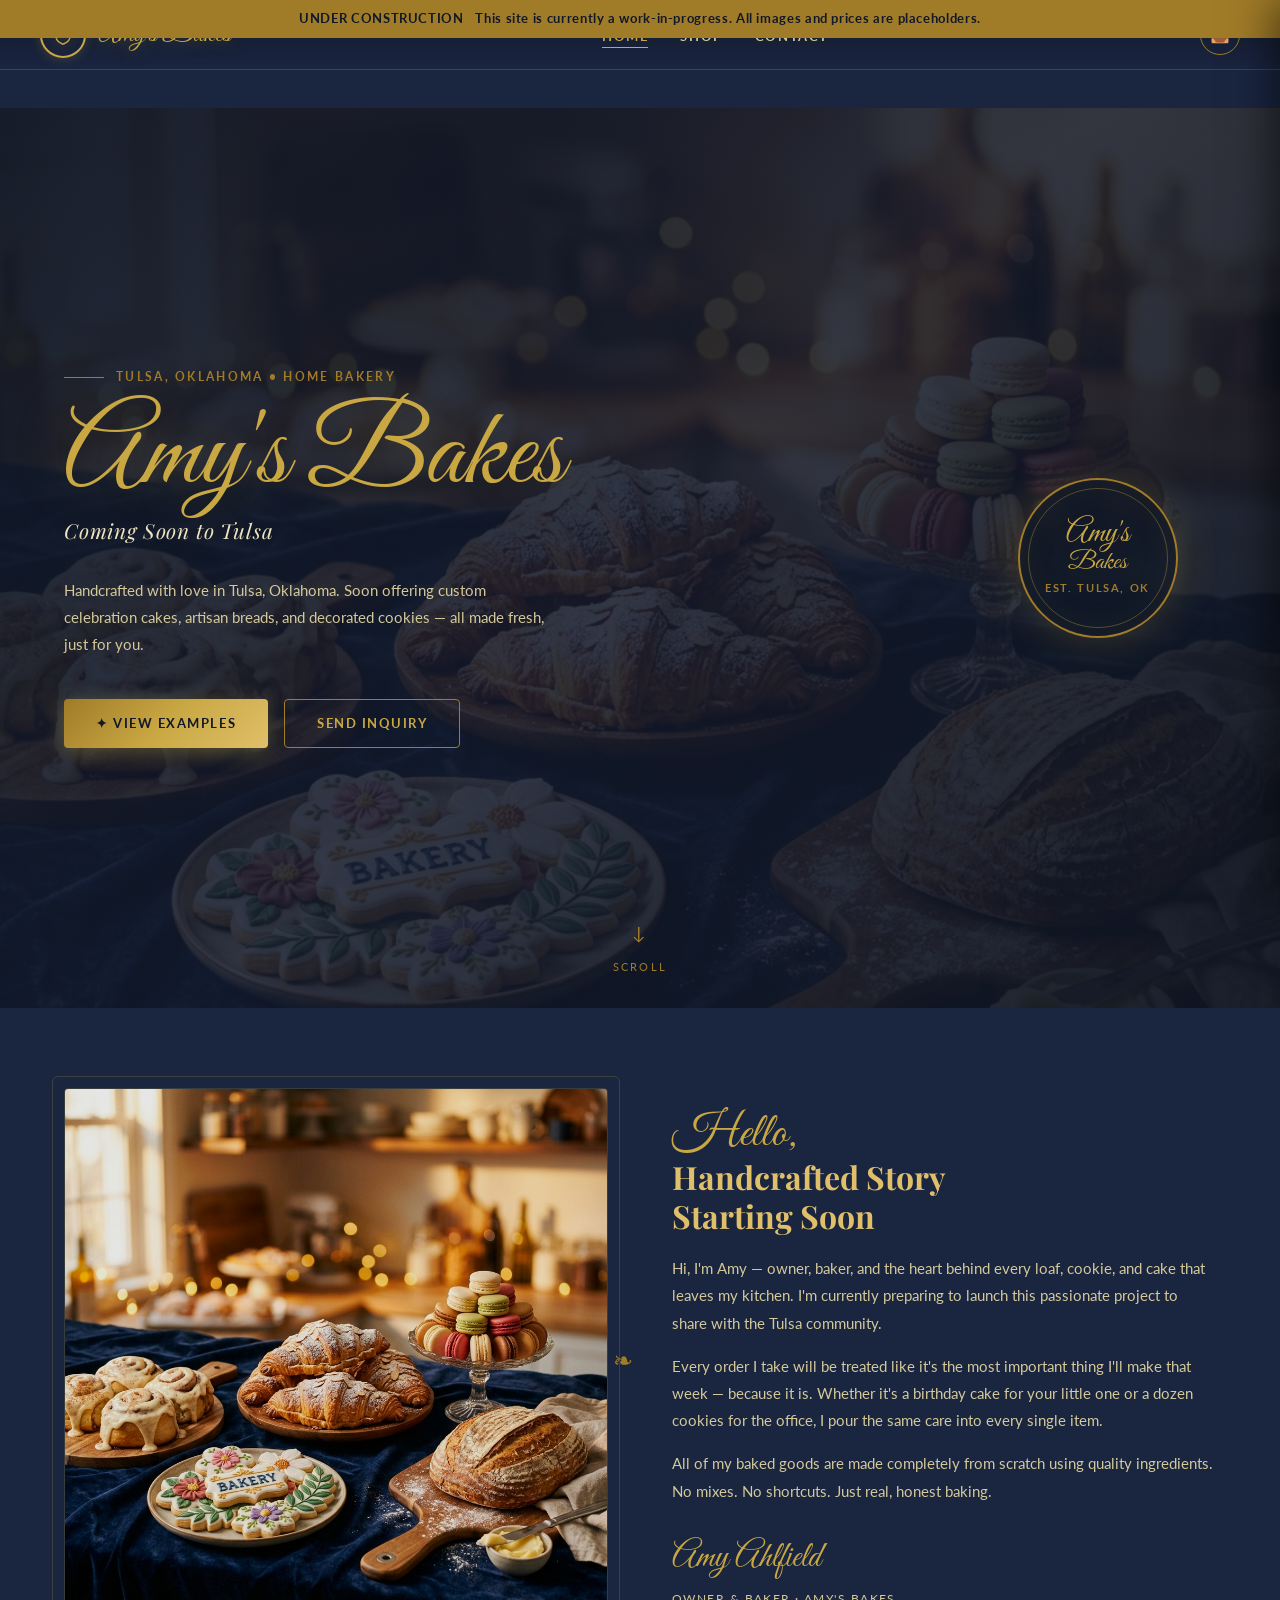
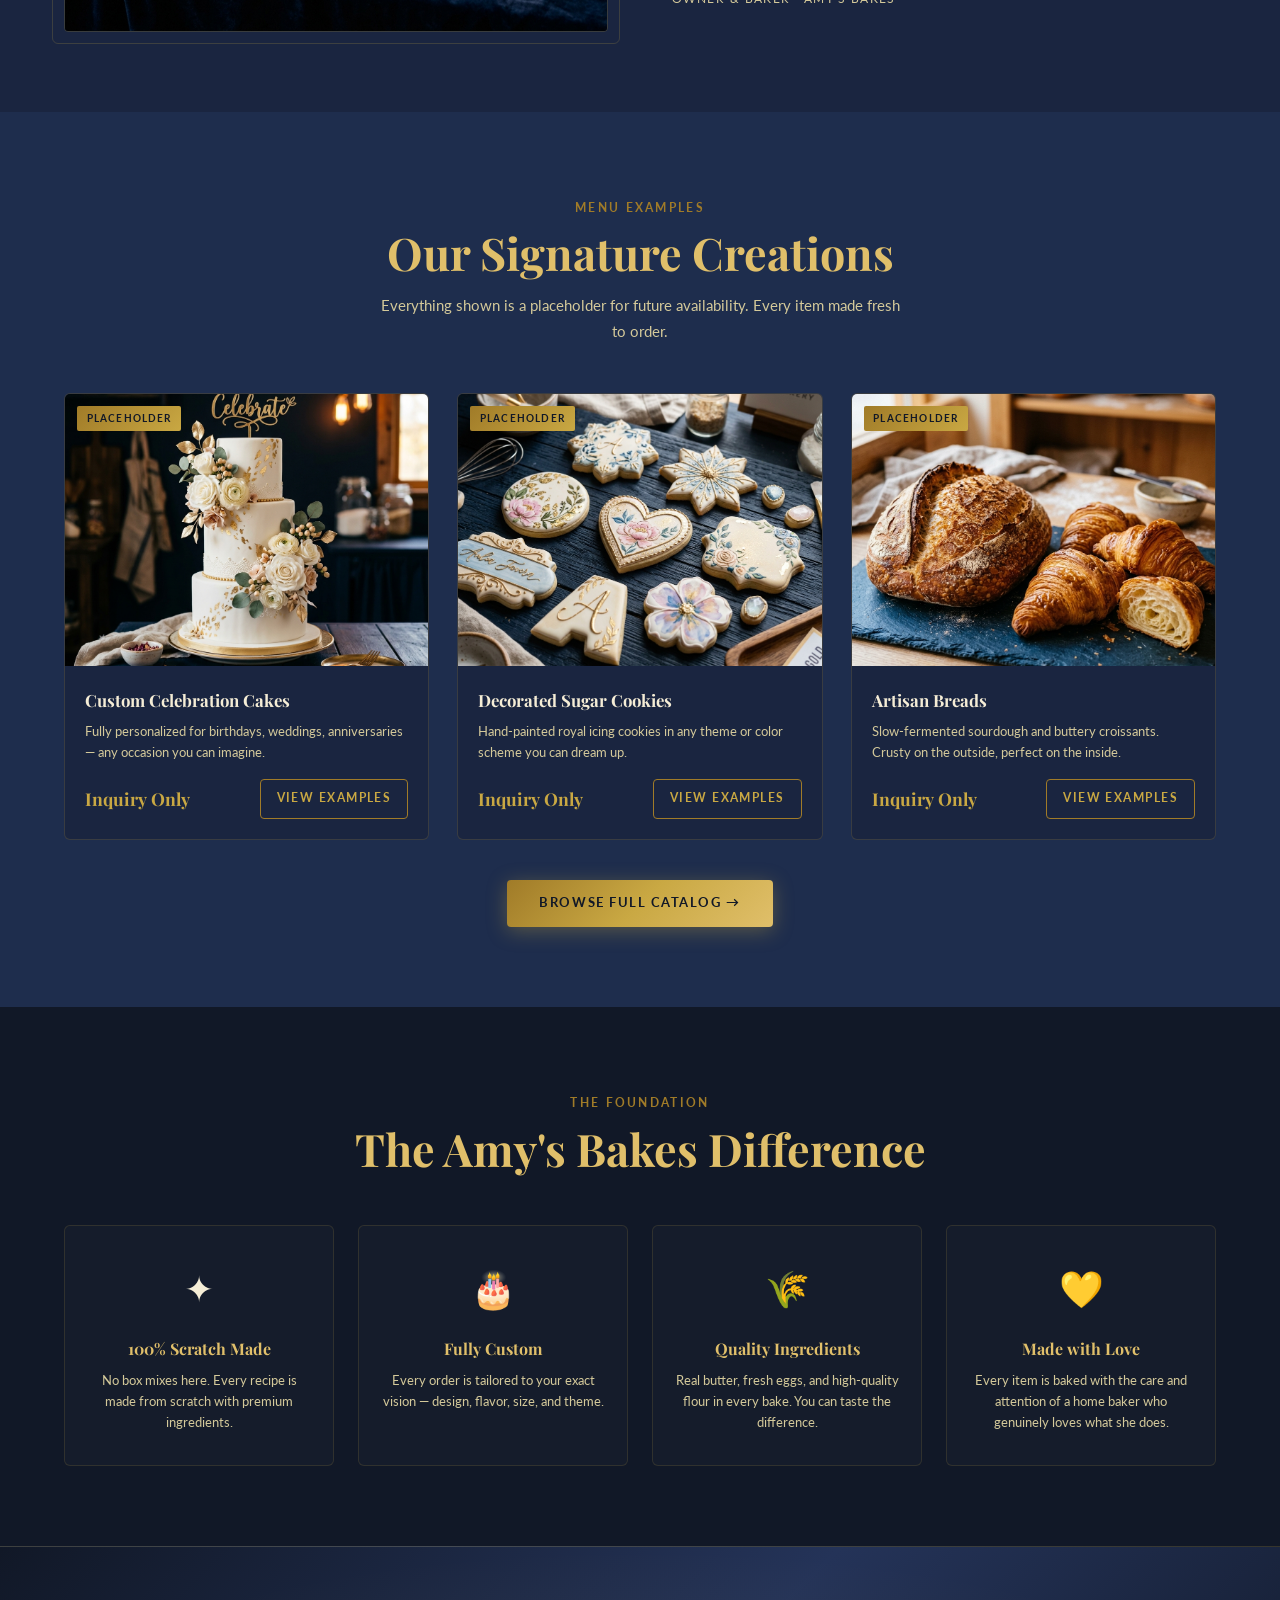
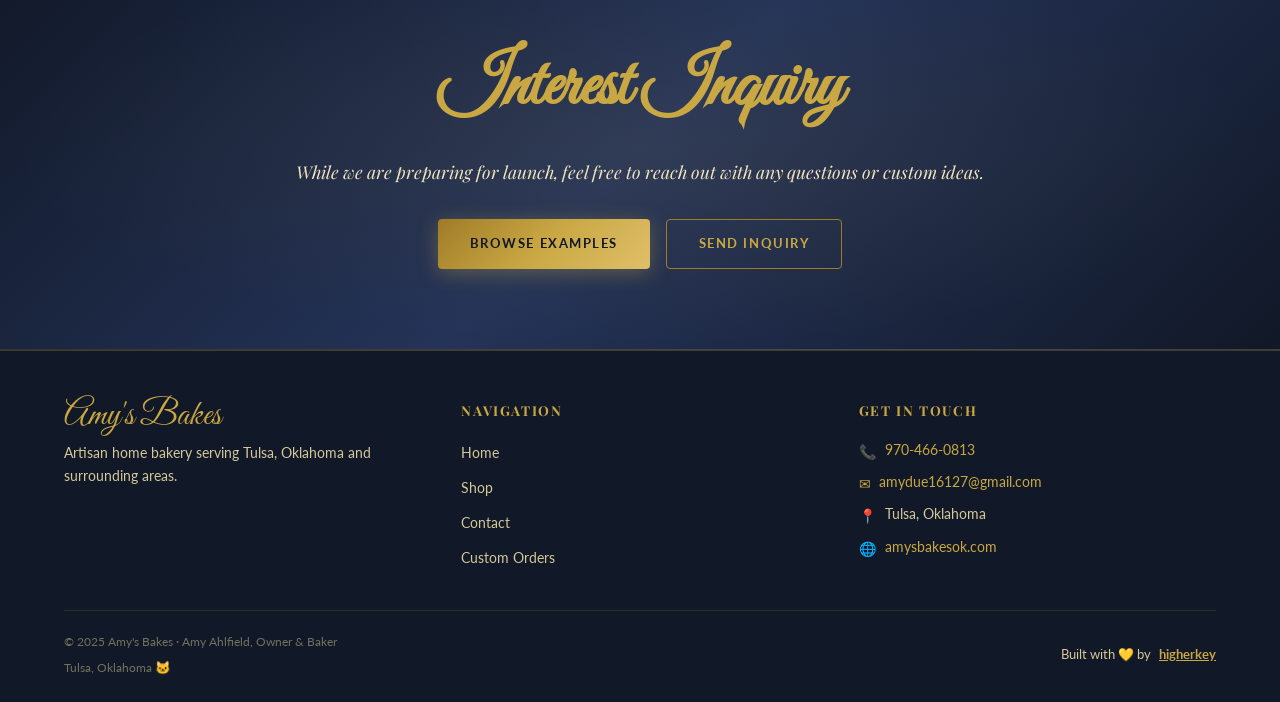
==== index.html @ c2aa7063 "chore: transition to under construction site and update contact info" ====
<!DOCTYPE html>
<html lang="en">
<head>
  <meta charset="UTF-8">
  <meta name="viewport" content="width=device-width, initial-scale=1.0">
  <title>Amy's Bakes — Artisan Home Bakery, Tulsa Oklahoma</title>
  <meta name="description" content="Amy's Bakes is a Tulsa, Oklahoma home bakery specializing in custom cakes, artisan breads, decorated cookies, and more. Order handcrafted baked goods for any occasion.">
  <link rel="stylesheet" href="css/styles.css">
  <link rel="stylesheet" href="css/home.css">
</head>
<body>

  <!-- ── Construction Banner ── -->
  <div class="construction-banner">
    <strong>Under Construction</strong> This site is currently a work-in-progress. All images and prices are placeholders.
  </div>

  <!-- ── Navbar ── -->
  <nav class="navbar" role="navigation" aria-label="Main navigation">
    <a href="index.html" class="navbar-brand" aria-label="Amy's Bakes Home">
      <div class="navbar-logo-ring" aria-hidden="true">
        <svg width="22" height="22" viewBox="0 0 24 24" fill="none" xmlns="http://www.w3.org/2000/svg">
          <path d="M12 2C8 2 4 6 4 12C4 16.5 7 20 11 21.5V22H13V21.5C17 20 20 16.5 20 12C20 6 16 2 12 2Z" fill="none" stroke="currentColor" stroke-width="1.5"/>
          <path d="M8 14C8 14 9.5 10 12 10C14.5 10 16 14 16 14" stroke="currentColor" stroke-width="1.2" stroke-linecap="round"/>
          <circle cx="12" cy="7.5" r="1.2" fill="currentColor"/>
        </svg>
      </div>
      <span class="navbar-brand-text">Amy's Bakes</span>
    </a>

    <ul class="navbar-nav" id="nav-menu" role="list">
      <li><a href="index.html" class="active">Home</a></li>
      <li><a href="shop.html">Shop</a></li>
      <li><a href="contact.html">Contact</a></li>
    </ul>

    <div style="display:flex;align-items:center;gap:1rem">
      <button class="navbar-cart" id="cart-btn" aria-label="Open inquiry bag">
        👜
        <span class="cart-badge" id="cart-badge" aria-live="polite">0</span>
      </button>
      <button class="hamburger" id="hamburger" aria-label="Toggle menu" aria-expanded="false">
        <span></span><span></span><span></span>
      </button>
    </div>
  </nav>

  <div class="page-wrapper">

    <!-- ── Hero ── -->
    <section class="hero" aria-labelledby="hero-heading">
      <div class="hero-bg" role="img" aria-label="Fresh baked goods arrangement"></div>
      <div class="hero-overlay"></div>

      <div class="hero-content container">
        <div class="hero-eyebrow">
          <div class="hero-eyebrow-line"></div>
          <span class="hero-eyebrow-text">Tulsa, Oklahoma • Home Bakery</span>
        </div>

        <span class="hero-script" aria-hidden="true">Amy's Bakes</span>
        <h1 id="hero-heading" class="hero-tagline">Coming Soon to Tulsa</h1>
        <p class="hero-desc">
          Handcrafted with love in Tulsa, Oklahoma. Soon offering custom celebration cakes, artisan breads, 
          and decorated cookies — all made fresh, just for you.
        </p>

        <div class="hero-cta">
          <a href="shop.html" class="btn btn-primary" id="hero-shop-btn">✦ View Examples</a>
          <a href="contact.html" class="btn btn-outline" id="hero-contact-btn">Send Inquiry</a>
        </div>
      </div>

      <div class="hero-badge" aria-hidden="true">
        <span class="badge-script">Amy's</span>
        <span class="badge-script" style="font-size:1.6rem">Bakes</span>
        <span class="badge-sub">Est. Tulsa, OK</span>
      </div>

      <div class="hero-scroll" aria-hidden="true">
        <span>↓</span>
        Scroll
      </div>
    </section>

    <!-- ── Stats Strip (Hidden) ──
    <section class="about-strip" aria-label="Bakery highlights">
      <div class="container">
        ...
      </div>
    </section>
    -->

    <!-- ── About ── -->
    <section class="section" aria-labelledby="about-heading" style="padding-top: 5rem">
      <div class="container">
        <div class="about-grid">
          <div class="about-image-wrap animate-on-scroll">
            <img src="images/hero.png" alt="Amy's freshly baked goods display">
            <div class="about-image-accent" aria-hidden="true"></div>
          </div>
          <div class="about-content animate-on-scroll">
            <span class="about-script" aria-hidden="true">Hello,</span>
            <h2 id="about-heading">Handcrafted Story<br>Starting Soon</h2>
            <p>
              Hi, I'm Amy — owner, baker, and the heart behind every loaf, cookie, and cake that 
              leaves my kitchen. I'm currently preparing to launch this passionate project to 
              share with the Tulsa community.
            </p>
            <p>
              Every order I take will be treated like it's the most important thing I'll make that week — 
              because it is. Whether it's a birthday cake for your little one or a dozen cookies for 
              the office, I pour the same care into every single item.
            </p>
            <p>
              All of my baked goods are made completely from scratch using quality ingredients. 
              No mixes. No shortcuts. Just real, honest baking.
            </p>
            <div class="about-signature">
              <div class="sig">Amy Ahlfield</div>
              <div class="sig-title">Owner &amp; Baker · Amy's Bakes</div>
            </div>
          </div>
        </div>
      </div>
    </section>

    <!-- ── Featured Products ── -->
    <section class="section featured-section" aria-labelledby="featured-heading">
      <div class="container">
        <div class="section-header">
          <span class="section-label">Menu Examples</span>
          <h2 class="section-title" id="featured-heading">Our Signature Creations</h2>
          <p class="section-subtitle">Everything shown is a placeholder for future availability. Every item made fresh to order.</p>
        </div>

        <div class="products-grid">
          <!-- Card 1 -->
          <article class="product-card animate-on-scroll" aria-label="Custom Celebration Cakes">
            <div class="product-image-wrap">
              <span class="product-badge">Placeholder</span>
              <img src="images/cake.png" alt="Custom celebration cake with gold and white fondant">
            </div>
            <div class="product-info">
              <h3 class="product-name">Custom Celebration Cakes</h3>
              <p class="product-desc">Fully personalized for birthdays, weddings, anniversaries — any occasion you can imagine.</p>
              <div class="product-footer">
                <span class="product-price">Inquiry Only</span>
                <a href="shop.html" class="btn btn-outline" style="padding:0.55rem 1rem;font-size:0.75rem">View Examples</a>
              </div>
            </div>
          </article>

          <!-- Card 2 -->
          <article class="product-card animate-on-scroll" style="transition-delay:0.1s" aria-label="Decorated Sugar Cookies">
            <div class="product-image-wrap">
              <span class="product-badge">Placeholder</span>
              <img src="images/cookies.png" alt="Hand-decorated sugar cookies with royal icing">
            </div>
            <div class="product-info">
              <h3 class="product-name">Decorated Sugar Cookies</h3>
              <p class="product-desc">Hand-painted royal icing cookies in any theme or color scheme you can dream up.</p>
              <div class="product-footer">
                <span class="product-price">Inquiry Only</span>
                <a href="shop.html" class="btn btn-outline" style="padding:0.55rem 1rem;font-size:0.75rem">View Examples</a>
              </div>
            </div>
          </article>

          <!-- Card 3 -->
          <article class="product-card animate-on-scroll" style="transition-delay:0.2s" aria-label="Artisan Breads">
            <div class="product-image-wrap">
              <span class="product-badge">Placeholder</span>
              <img src="images/bread.png" alt="Artisan sourdough bread and croissants">
            </div>
            <div class="product-info">
              <h3 class="product-name">Artisan Breads</h3>
              <p class="product-desc">Slow-fermented sourdough and buttery croissants. Crusty on the outside, perfect on the inside.</p>
              <div class="product-footer">
                <span class="product-price">Inquiry Only</span>
                <a href="shop.html" class="btn btn-outline" style="padding:0.55rem 1rem;font-size:0.75rem">View Examples</a>
              </div>
            </div>
          </article>
        </div>

        <div style="text-align:center;margin-top:2.5rem">
          <a href="shop.html" class="btn btn-primary" id="view-all-btn">Browse Full Catalog →</a>
        </div>
      </div>
    </section>

    <!-- ── Specialties ── -->
    <section class="specialty-section" aria-labelledby="specialty-heading">
      <div class="container">
        <div class="section-header animate-on-scroll">
          <span class="section-label">The Foundation</span>
          <h2 class="section-title" id="specialty-heading">The Amy's Bakes Difference</h2>
        </div>

        <div class="specialty-grid">
          <div class="specialty-card animate-on-scroll">
            <div class="specialty-icon">✦</div>
            <h3>100% Scratch Made</h3>
            <p>No box mixes here. Every recipe is made from scratch with premium ingredients.</p>
          </div>
          <div class="specialty-card animate-on-scroll" style="transition-delay:0.1s">
            <div class="specialty-icon">🎂</div>
            <h3>Fully Custom</h3>
            <p>Every order is tailored to your exact vision — design, flavor, size, and theme.</p>
          </div>
          <div class="specialty-card animate-on-scroll" style="transition-delay:0.2s">
            <div class="specialty-icon">🌾</div>
            <h3>Quality Ingredients</h3>
            <p>Real butter, fresh eggs, and high-quality flour in every bake. You can taste the difference.</p>
          </div>
          <div class="specialty-card animate-on-scroll" style="transition-delay:0.3s">
            <div class="specialty-icon">💛</div>
            <h3>Made with Love</h3>
            <p>Every item is baked with the care and attention of a home baker who genuinely loves what she does.</p>
          </div>
        </div>
      </div>
    </section>

    <!-- ── Testimonials (Hidden until established) ──
    <section class="section testimonials-section" aria-labelledby="testimonials-heading">
      ...
    </section>
    -->

    <!-- ── CTA Banner ── -->
    <section class="cta-banner" aria-labelledby="cta-heading" style="padding-top: 5rem">
      <div class="container">
        <h2 id="cta-heading">Interest Inquiry</h2>
        <p>While we are preparing for launch, feel free to reach out with any questions or custom ideas.</p>
        <div class="cta-banner-btns">
          <a href="shop.html" class="btn btn-primary" id="cta-shop-btn">Browse Examples</a>
          <a href="contact.html" class="btn btn-outline" id="cta-contact-btn">Send Inquiry</a>
        </div>
      </div>
    </section>

  </div><!-- /page-wrapper -->

  <!-- ── Footer ── -->
  <footer>
    <div class="container">
      <div class="footer-inner">
        <div class="footer-brand">
          <div class="brand-name">Amy's Bakes</div>
          <p>Artisan home bakery serving Tulsa, Oklahoma and surrounding areas.</p>
        </div>
        <nav aria-label="Footer navigation">
          <h3 class="footer-heading">Navigation</h3>
          <ul class="footer-links">
            <li><a href="index.html">Home</a></li>
            <li><a href="shop.html">Shop</a></li>
            <li><a href="contact.html">Contact</a></li>
            <li><a href="contact.html#custom">Custom Orders</a></li>
          </ul>
        </nav>
        <address class="footer-contact" style="font-style:normal">
          <h3 class="footer-heading">Get in Touch</h3>
          <div class="footer-contact-item"><span class="ico">📞</span><a href="tel:9704660813">970-466-0813</a></div>
          <div class="footer-contact-item"><span class="ico">✉</span><a href="mailto:amydue16127@gmail.com">amydue16127@gmail.com</a></div>
          <div class="footer-contact-item"><span class="ico">📍</span>Tulsa, Oklahoma</div>
          <div class="footer-contact-item"><span class="ico">🌐</span><a href="https://www.amysbakesok.com">amysbakesok.com</a></div>
        </address>
      </div>
      <div class="footer-bottom">
        <div style="display:flex; flex-direction:column; gap: 4px;">
          <span>&copy; 2025 Amy's Bakes · Amy Ahlfield, Owner &amp; Baker</span>
          <span>Tulsa, Oklahoma <span class="cat">🐱</span></span>
        </div>
        <div class="footer-credit">
          Built with 💛 by <a href="https://github.com/higherkey" target="_blank" rel="noopener">higherkey</a>
        </div>
      </div>
    </div>
  </footer>

  <!-- ── Inquiry Bag (Drawer) ── -->
  <div class="cart-overlay" id="cart-overlay" role="dialog" aria-label="Inquiry Bag" aria-modal="true"></div>
  <div class="cart-drawer" id="cart-drawer">
    <div class="cart-header">
      <h2>Inquiry Bag</h2>
      <button class="cart-close" id="cart-close" aria-label="Close inquiry bag">✕</button>
    </div>
    <div class="cart-items" id="cart-items">
      <div class="cart-empty" id="cart-empty">
        <div class="empty-icon">👜</div>
        <p>Your inquiry bag is empty.<br>Add some examples to get started!</p>
      </div>
    </div>
    <div class="cart-footer">
      <div class="cart-total" style="display:none">
        <span>Order Total</span>
        <span class="cart-total-amount" id="cart-total-amount">$0.00</span>
      </div>
      <button class="btn btn-primary" id="checkout-btn" style="width:100%" disabled>Send Inquiry Request</button>
    </div>
  </div>

  <!-- ── Checkout Modal (Inquiry) ── -->
  <div class="modal-overlay" id="checkout-overlay" role="dialog" aria-label="Checkout" aria-modal="true">
    <div class="modal">
      <div class="modal-header">
        <h2>Send Inquiry Request</h2>
        <button class="modal-close" id="checkout-modal-close" aria-label="Close inquiry">✕</button>
      </div>
      <div class="modal-body">
        <div id="checkout-success" style="display:none" class="success-state">
          <div class="success-icon">✦</div>
          <h3>Inquiry Sent!</h3>
          <p>Thank you! This site is currently under construction, but Amy will receive your request and get back to you soon.</p>
          <br>
          <button class="btn btn-outline" id="success-close-btn" style="margin:0 auto">Close</button>
        </div>
        <form id="checkout-form">
          <div id="checkout-summary" style="margin-bottom:1.5rem;background:rgba(255,255,255,0.03);border:1px solid rgba(201,168,67,0.15);border-radius:4px;padding:1rem"></div>
          <div class="form-row">
            <div class="form-group">
              <label for="co-first-name">First Name</label>
              <input type="text" id="co-first-name" name="firstName" required placeholder="First Name">
            </div>
            <div class="form-group">
              <label for="co-last-name">Last Name</label>
              <input type="text" id="co-last-name" name="lastName" required placeholder="Last Name">
            </div>
          </div>
          <div class="form-group">
            <label for="co-email">Email Address</label>
            <input type="email" id="co-email" name="email" required placeholder="you@example.com">
          </div>
          <div class="form-group">
            <label for="co-phone">Phone Number</label>
            <input type="tel" id="co-phone" name="phone" required placeholder="Phone Number">
          </div>
          <div class="form-group">
            <label for="co-pickup-date">Requested Date (Optional)</label>
            <input type="date" id="co-pickup-date" name="pickupDate">
          </div>
          <div class="form-group">
            <label for="co-notes">Message or Special Requests</label>
            <textarea id="co-notes" name="notes" placeholder="Tell Amy what you're looking for..."></textarea>
          </div>
          <button type="submit" class="btn btn-primary" style="width:100%" id="place-order-btn">Submit Inquiry ✦</button>
          <p style="font-size:0.75rem;color:var(--text-light);text-align:center;margin-top:0.75rem">
            This is an inquiry form only. No payment is collected.
          </p>
        </form>
      </div>
    </div>
  </div>

  <script src="js/cart.js"></script>
</body>
</html>
---- css/styles.css ----
/* ============================
   Amy's Bakes — Global Styles
   Navy & Gold Artisan Theme
   ============================ */

@import url('https://fonts.googleapis.com/css2?family=Great+Vibes&family=Playfair+Display:ital,wght@0,400;0,600;0,700;1,400&family=Lato:wght@300;400;700&display=swap');

/* ── CSS Variables ── */
:root {
  --navy:        #1a2540;
  --navy-dark:   #111827;
  --navy-mid:    #1e2d4d;
  --navy-light:  #243358;
  --gold:        #c9a843;
  --gold-light:  #e0bf6a;
  --gold-dark:   #a07b28;
  --gold-glow:   rgba(201, 168, 67, 0.25);
  --cream:       #f5edd6;
  --cream-soft:  #f0e4c0;
  --text-light:  #d4c99a;
  --white:       #ffffff;

  --font-script:  'Great Vibes', cursive;
  --font-serif:   'Playfair Display', serif;
  --font-body:    'Lato', sans-serif;

  --border-radius: 4px;
  --transition:    0.3s ease;
  --shadow-gold:   0 4px 30px rgba(201, 168, 67, 0.18);
  --shadow-card:   0 8px 40px rgba(0,0,0,0.45);
}

/* ── Reset & Base ── */
*, *::before, *::after { box-sizing: border-box; margin: 0; padding: 0; }

html { scroll-behavior: smooth; font-size: 16px; }

body {
  background-color: var(--navy);
  color: var(--cream);
  font-family: var(--font-body);
  font-weight: 400;
  line-height: 1.7;
  min-height: 100vh;
}

img { max-width: 100%; display: block; }

a { color: var(--gold); text-decoration: none; transition: color var(--transition); }
a:hover { color: var(--gold-light); }

/* ── Ornate Border Utility ── */
.ornate-border {
  position: relative;
  border: 1.5px solid var(--gold-dark);
  border-radius: var(--border-radius);
}
.ornate-border::before {
  content: '';
  position: absolute;
  inset: 5px;
  border: 1px solid rgba(201,168,67,0.3);
  border-radius: var(--border-radius);
  pointer-events: none;
}

/* ── Filigree Corner SVG Utility ── */
.filigree-corner {
  position: absolute;
  width: 60px;
  height: 60px;
  opacity: 0.65;
  color: var(--gold);
}
.filigree-corner.tl { top: -2px; left: -2px; }
.filigree-corner.tr { top: -2px; right: -2px; transform: scaleX(-1); }
.filigree-corner.bl { bottom: -2px; left: -2px; transform: scaleY(-1); }
.filigree-corner.br { bottom: -2px; right: -2px; transform: scale(-1); }

/* ── Navigation ── */
.navbar {
  position: fixed;
  top: 0; left: 0; right: 0;
  z-index: 1000;
  display: flex;
  align-items: center;
  justify-content: space-between;
  padding: 0 2.5rem;
  height: 70px;
  background: linear-gradient(180deg, rgba(17,24,39,0.98) 0%, rgba(26,37,64,0.95) 100%);
  border-bottom: 1px solid rgba(201,168,67,0.3);
  backdrop-filter: blur(12px);
}

.navbar-brand {
  display: flex;
  align-items: center;
  gap: 0.75rem;
  text-decoration: none;
}
.navbar-logo-ring {
  width: 46px;
  height: 46px;
  border-radius: 50%;
  border: 2px solid var(--gold);
  box-shadow: 0 0 12px var(--gold-glow);
  display: flex;
  align-items: center;
  justify-content: center;
  background: radial-gradient(circle, rgba(201,168,67,0.08) 0%, transparent 70%);
}
.navbar-brand-text {
  font-family: var(--font-script);
  font-size: 1.85rem;
  color: var(--gold);
  line-height: 1;
  text-shadow: 0 0 20px rgba(201,168,67,0.4);
}

.navbar-nav {
  display: flex;
  align-items: center;
  gap: 2rem;
  list-style: none;
}
.navbar-nav a {
  font-family: var(--font-body);
  font-size: 0.82rem;
  font-weight: 700;
  letter-spacing: 0.12em;
  text-transform: uppercase;
  color: var(--text-light);
  transition: color var(--transition);
  position: relative;
}
.navbar-nav a::after {
  content: '';
  position: absolute;
  bottom: -4px; left: 0; right: 0;
  height: 1px;
  background: var(--gold);
  transform: scaleX(0);
  transition: transform var(--transition);
}
.navbar-nav a:hover,
.navbar-nav a.active { color: var(--gold); }
.navbar-nav a:hover::after,
.navbar-nav a.active::after { transform: scaleX(1); }

.navbar-cart {
  position: relative;
  background: none;
  border: 1.5px solid var(--gold-dark);
  color: var(--gold);
  width: 40px; height: 40px;
  border-radius: 50%;
  cursor: pointer;
  display: flex; align-items: center; justify-content: center;
  font-size: 1rem;
  transition: all var(--transition);
}
.navbar-cart:hover { background: var(--gold-glow); border-color: var(--gold); }
.cart-badge {
  position: absolute;
  top: -4px; right: -4px;
  background: var(--gold);
  color: var(--navy-dark);
  font-size: 0.65rem;
  font-weight: 700;
  width: 18px; height: 18px;
  border-radius: 50%;
  display: flex; align-items: center; justify-content: center;
  display: none;
}
.cart-badge.has-items { display: flex; }

.hamburger {
  display: none;
  flex-direction: column;
  gap: 5px;
  cursor: pointer;
  background: none;
  border: none;
  padding: 4px;
}
.hamburger span {
  display: block;
  width: 24px; height: 2px;
  background: var(--gold);
  border-radius: 2px;
  transition: all var(--transition);
}

/* ── Page Wrapper ── */
.page-wrapper { padding-top: 70px; }

/* ── Gold Section Divider ── */
.section-divider {
  display: flex;
  align-items: center;
  gap: 1rem;
  margin: 2rem auto;
  max-width: 340px;
}
.section-divider hr {
  flex: 1;
  border: none;
  border-top: 1px solid var(--gold-dark);
}
.section-divider .divider-icon { color: var(--gold); font-size: 1.1rem; }

/* ── Section Headers ── */
.section-header { text-align: center; margin-bottom: 3rem; }
.section-label {
  display: inline-block;
  font-size: 0.72rem;
  font-weight: 700;
  letter-spacing: 0.2em;
  text-transform: uppercase;
  color: var(--gold-dark);
  margin-bottom: 0.5rem;
}
.section-title {
  font-family: var(--font-serif);
  font-size: clamp(1.8rem, 4vw, 2.8rem);
  color: var(--gold-light);
  line-height: 1.25;
  margin-bottom: 0.75rem;
}
.section-subtitle {
  font-size: 0.95rem;
  color: var(--text-light);
  max-width: 520px;
  margin: 0 auto;
}

/* ── Buttons ── */
.btn {
  display: inline-flex;
  align-items: center;
  gap: 0.5rem;
  padding: 0.8rem 2rem;
  border-radius: var(--border-radius);
  font-family: var(--font-body);
  font-size: 0.8rem;
  font-weight: 700;
  letter-spacing: 0.12em;
  text-transform: uppercase;
  cursor: pointer;
  transition: all var(--transition);
  border: none;
  text-decoration: none;
}
.btn-primary {
  background: linear-gradient(135deg, var(--gold-dark), var(--gold), var(--gold-light));
  color: var(--navy-dark);
  box-shadow: 0 4px 20px rgba(201,168,67,0.35);
}
.btn-primary:hover {
  transform: translateY(-2px);
  box-shadow: 0 8px 28px rgba(201,168,67,0.5);
  color: var(--navy-dark);
}
.btn-outline {
  background: transparent;
  color: var(--gold);
  border: 1.5px solid var(--gold-dark);
}
.btn-outline:hover {
  background: var(--gold-glow);
  border-color: var(--gold);
  color: var(--gold-light);
}
.btn-ghost {
  background: transparent;
  color: var(--cream);
  border: 1px solid rgba(255,255,255,0.2);
}
.btn-ghost:hover { background: rgba(255,255,255,0.08); color: white; }

/* ── Container ── */
.container { max-width: 1200px; margin: 0 auto; padding: 0 1.5rem; }
.section { padding: 5rem 0; }

/* ── Footer ── */
footer {
  background: var(--navy-dark);
  border-top: 1px solid rgba(201,168,67,0.25);
  padding: 3rem 0 1.5rem;
}
.footer-inner {
  display: grid;
  grid-template-columns: 1fr 1fr 1fr;
  gap: 2.5rem;
  margin-bottom: 2rem;
}
.footer-brand .brand-name {
  font-family: var(--font-script);
  font-size: 2.2rem;
  color: var(--gold);
  line-height: 1;
  margin-bottom: 0.5rem;
}
.footer-brand p { font-size: 0.85rem; color: var(--text-light); }
.footer-heading {
  font-family: var(--font-serif);
  font-size: 0.85rem;
  color: var(--gold);
  letter-spacing: 0.12em;
  text-transform: uppercase;
  margin-bottom: 1rem;
}
.footer-links { list-style: none; }
.footer-links li { margin-bottom: 0.5rem; }
.footer-links a { font-size: 0.88rem; color: var(--text-light); }
.footer-links a:hover { color: var(--gold); }
.footer-contact-item { font-size: 0.88rem; color: var(--text-light); margin-bottom: 0.4rem; display: flex; align-items: flex-start; gap: 0.5rem; }
.footer-contact-item span.ico { color: var(--gold); margin-top: 2px; }
.footer-bottom {
  border-top: 1px solid rgba(201,168,67,0.15);
  padding-top: 1.25rem;
  display: flex;
  align-items: center;
  justify-content: space-between;
  font-size: 0.78rem;
  color: rgba(212,201,154,0.5);
}
.footer-bottom .cat { color: var(--gold); }

/* ── Toast Notification ── */
.toast {
  position: fixed;
  bottom: 2rem;
  right: 2rem;
  background: linear-gradient(135deg, var(--navy-light), var(--navy-mid));
  border: 1px solid var(--gold-dark);
  color: var(--cream);
  padding: 1rem 1.5rem;
  border-radius: var(--border-radius);
  box-shadow: var(--shadow-gold);
  font-size: 0.9rem;
  z-index: 9999;
  transform: translateY(100px);
  opacity: 0;
  transition: all 0.4s cubic-bezier(0.34, 1.56, 0.64, 1);
  display: flex;
  align-items: center;
  gap: 0.75rem;
  max-width: 320px;
}
.toast.show { transform: translateY(0); opacity: 1; }
.toast-icon { color: var(--gold); font-size: 1.1rem; }

/* ── Cart Drawer ── */
.cart-overlay {
  position: fixed;
  inset: 0;
  background: rgba(10,15,30,0.75);
  z-index: 2000;
  backdrop-filter: blur(4px);
  opacity: 0;
  pointer-events: none;
  transition: opacity var(--transition);
}
.cart-overlay.open { opacity: 1; pointer-events: all; }

.cart-drawer {
  position: fixed;
  top: 0; right: 0; bottom: 0;
  width: min(420px, 100vw);
  background: var(--navy-dark);
  border-left: 1px solid rgba(201,168,67,0.25);
  z-index: 2100;
  display: flex;
  flex-direction: column;
  transform: translateX(100%);
  transition: transform 0.4s cubic-bezier(0.4,0,0.2,1);
  box-shadow: -8px 0 40px rgba(0,0,0,0.5);
}
.cart-drawer.open { transform: translateX(0); }

.cart-header {
  display: flex;
  align-items: center;
  justify-content: space-between;
  padding: 1.5rem;
  border-bottom: 1px solid rgba(201,168,67,0.2);
}
.cart-header h2 {
  font-family: var(--font-serif);
  font-size: 1.25rem;
  color: var(--gold-light);
}
.cart-close {
  background: none;
  border: none;
  color: var(--text-light);
  font-size: 1.3rem;
  cursor: pointer;
  transition: color var(--transition);
}
.cart-close:hover { color: var(--gold); }

.cart-items { flex: 1; overflow-y: auto; padding: 1rem 1.5rem; }
.cart-empty {
  text-align: center;
  padding: 3rem 1rem;
  color: var(--text-light);
}
.cart-empty .empty-icon { font-size: 3rem; margin-bottom: 1rem; opacity: 0.4; }
.cart-empty p { font-size: 0.9rem; }

.cart-item {
  display: flex;
  gap: 1rem;
  padding: 1rem 0;
  border-bottom: 1px solid rgba(255,255,255,0.06);
}
.cart-item img {
  width: 72px; height: 72px;
  object-fit: cover;
  border-radius: var(--border-radius);
  border: 1px solid rgba(201,168,67,0.2);
}
.cart-item-info { flex: 1; }
.cart-item-name { font-family: var(--font-serif); font-size: 0.95rem; color: var(--cream); margin-bottom: 0.2rem; }
.cart-item-price { font-size: 0.85rem; color: var(--gold); font-weight: 700; }
.cart-item-controls { display: flex; align-items: center; gap: 0.5rem; margin-top: 0.5rem; }
.qty-btn {
  background: rgba(201,168,67,0.1);
  border: 1px solid var(--gold-dark);
  color: var(--gold);
  width: 26px; height: 26px;
  border-radius: 50%;
  cursor: pointer;
  font-size: 0.9rem;
  display: flex; align-items: center; justify-content: center;
  transition: all var(--transition);
}
.qty-btn:hover { background: var(--gold-glow); }
.qty-display { font-size: 0.9rem; color: var(--cream); min-width: 20px; text-align: center; }
.cart-item-remove { margin-left: auto; background: none; border: none; color: rgba(255,100,100,0.5); cursor: pointer; font-size: 0.85rem; transition: color var(--transition); }
.cart-item-remove:hover { color: rgba(255,100,100,0.9); }

.cart-footer {
  padding: 1.25rem 1.5rem;
  border-top: 1px solid rgba(201,168,67,0.2);
}
.cart-total {
  display: flex;
  justify-content: space-between;
  align-items: center;
  margin-bottom: 1rem;
  font-family: var(--font-serif);
  font-size: 1.05rem;
}
.cart-total-amount { color: var(--gold-light); font-weight: 700; font-size: 1.2rem; }

/* ── Checkout Modal ── */
.modal-overlay {
  position: fixed;
  inset: 0;
  background: rgba(10,15,30,0.85);
  z-index: 3000;
  display: flex;
  align-items: center;
  justify-content: center;
  padding: 1rem;
  opacity: 0;
  pointer-events: none;
  transition: opacity var(--transition);
  backdrop-filter: blur(6px);
}
.modal-overlay.open { opacity: 1; pointer-events: all; }
.modal {
  background: var(--navy-dark);
  border: 1px solid rgba(201,168,67,0.3);
  border-radius: 8px;
  width: min(560px, 100%);
  max-height: 90vh;
  overflow-y: auto;
  box-shadow: 0 20px 60px rgba(0,0,0,0.6);
  transform: scale(0.92);
  transition: transform 0.3s cubic-bezier(0.34,1.56,0.64,1);
}
.modal-overlay.open .modal { transform: scale(1); }
.modal-header {
  padding: 1.75rem 1.75rem 1rem;
  border-bottom: 1px solid rgba(201,168,67,0.2);
  display: flex;
  justify-content: space-between;
  align-items: center;
}
.modal-header h2 { font-family: var(--font-serif); font-size: 1.4rem; color: var(--gold-light); }
.modal-close { background: none; border: none; color: var(--text-light); font-size: 1.3rem; cursor: pointer; transition: color var(--transition); }
.modal-close:hover { color: var(--gold); }
.modal-body { padding: 1.75rem; }

/* ── Forms ── */
.form-group { margin-bottom: 1.25rem; }
.form-group label {
  display: block;
  font-size: 0.78rem;
  font-weight: 700;
  letter-spacing: 0.1em;
  text-transform: uppercase;
  color: var(--gold-dark);
  margin-bottom: 0.4rem;
}
.form-group input,
.form-group textarea,
.form-group select {
  width: 100%;
  padding: 0.75rem 1rem;
  background: rgba(255,255,255,0.04);
  border: 1px solid rgba(201,168,67,0.25);
  border-radius: var(--border-radius);
  color: var(--cream);
  font-family: var(--font-body);
  font-size: 0.9rem;
  transition: border-color var(--transition), box-shadow var(--transition);
  outline: none;
}
.form-group input:focus,
.form-group textarea:focus,
.form-group select:focus {
  border-color: var(--gold-dark);
  box-shadow: 0 0 0 3px var(--gold-glow);
}
.form-group textarea { resize: vertical; min-height: 110px; }
.form-group select { appearance: none; cursor: pointer; }
.form-row { display: grid; grid-template-columns: 1fr 1fr; gap: 1rem; }

/* ── Success State ── */
.success-state {
  text-align: center;
  padding: 2rem;
}
.success-state .success-icon {
  font-size: 3.5rem;
  color: var(--gold);
  margin-bottom: 1rem;
  animation: scaleIn 0.5s cubic-bezier(0.34,1.56,0.64,1);
}
@keyframes scaleIn {
  from { transform: scale(0); opacity: 0; }
  to { transform: scale(1); opacity: 1; }
}
.success-state h3 { font-family: var(--font-serif); font-size: 1.5rem; color: var(--gold-light); margin-bottom: 0.5rem; }
.success-state p { color: var(--text-light); font-size: 0.92rem; }

/* ── Scroll Animations ── */
.animate-on-scroll {
  opacity: 0;
  transform: translateY(30px);
  transition: opacity 0.7s ease, transform 0.7s ease;
}
.animate-on-scroll.visible {
  opacity: 1;
  transform: translateY(0);
}

/* ── Construction Banner ── */
.construction-banner {
  background: var(--gold-dark);
  color: var(--navy-dark);
  text-align: center;
  padding: 0.5rem 1rem;
  font-size: 0.8rem;
  font-weight: 700;
  letter-spacing: 0.05em;
  position: relative;
  z-index: 1100;
}
.construction-banner strong { text-transform: uppercase; margin-right: 0.5rem; }

/* ── Footer Link ── */
.footer-credit {
  margin-left: auto;
  font-size: 0.8rem;
  color: var(--text-light);
  display: flex;
  align-items: center;
  gap: 0.5rem;
}
.footer-credit a {
  color: var(--gold);
  font-weight: 700;
  text-decoration: underline;
}
.footer-credit a:hover {
  color: var(--gold-light);
}

/* ── Responsive ── */
@media (max-width: 768px) {
  .navbar-nav { display: none; flex-direction: column; position: fixed; top: 70px; left: 0; right: 0; background: rgba(17,24,39,0.98); padding: 1.5rem; gap: 1.25rem; border-bottom: 1px solid rgba(201,168,67,0.2); }
  .navbar-nav.open { display: flex; }
  .hamburger { display: flex; }
  .footer-inner { grid-template-columns: 1fr; gap: 1.5rem; }
  .footer-bottom { flex-direction: column; gap: 0.5rem; text-align: center; }
  .footer-credit { margin: 0.5rem auto 0; }
  .form-row { grid-template-columns: 1fr; }
}
---- css/home.css ----
/* ============================
   Amy's Bakes — Home Page
   index.css
   ============================ */

/* ── Hero ── */
.hero {
  position: relative;
  min-height: 100vh;
  display: flex;
  align-items: center;
  overflow: hidden;
}
.hero-bg {
  position: absolute;
  inset: 0;
  background-image: url('../images/hero.png');
  background-size: cover;
  background-position: center;
  filter: brightness(0.35);
  transform: scale(1.05);
  transition: transform 8s ease;
}
.hero:hover .hero-bg { transform: scale(1.0); }
.hero-overlay {
  position: absolute;
  inset: 0;
  background: linear-gradient(135deg,
    rgba(17,24,39,0.92) 0%,
    rgba(26,37,64,0.6) 50%,
    rgba(17,24,39,0.85) 100%
  );
}
.hero-content {
  position: relative;
  z-index: 1;
  padding: 0 1.5rem;
  max-width: 1200px;
  margin: 0 auto;
  width: 100%;
}
.hero-eyebrow {
  display: flex;
  align-items: center;
  gap: 0.75rem;
  margin-bottom: 1.25rem;
}
.hero-eyebrow-line {
  height: 1px;
  width: 40px;
  background: var(--gold-dark);
}
.hero-eyebrow-text {
  font-size: 0.72rem;
  font-weight: 700;
  letter-spacing: 0.2em;
  text-transform: uppercase;
  color: var(--gold-dark);
}
.hero-script {
  font-family: var(--font-script);
  font-size: clamp(3.5rem, 10vw, 7rem);
  color: var(--gold);
  line-height: 0.9;
  text-shadow: 0 0 60px rgba(201,168,67,0.3);
  display: block;
  margin-bottom: 0.35rem;
}
.hero-tagline {
  font-family: var(--font-serif);
  font-size: clamp(1rem, 2.5vw, 1.3rem);
  color: var(--cream-soft);
  font-weight: 400;
  font-style: italic;
  margin-bottom: 1.75rem;
  letter-spacing: 0.04em;
}
.hero-desc {
  font-size: 0.95rem;
  color: var(--text-light);
  max-width: 480px;
  line-height: 1.8;
  margin-bottom: 2.5rem;
}
.hero-cta { display: flex; gap: 1rem; flex-wrap: wrap; }

.hero-badge {
  position: absolute;
  right: 8%;
  top: 50%;
  transform: translateY(-50%);
  width: 160px; height: 160px;
  border-radius: 50%;
  border: 2px solid var(--gold-dark);
  box-shadow: 0 0 40px var(--gold-glow), inset 0 0 40px rgba(201,168,67,0.06);
  display: flex;
  flex-direction: column;
  align-items: center;
  justify-content: center;
  text-align: center;
  background: rgba(17,24,39,0.75);
  backdrop-filter: blur(8px);
  animation: pulse-glow 3s ease-in-out infinite;
}
.hero-badge::before {
  content: '';
  position: absolute;
  inset: 8px;
  border-radius: 50%;
  border: 1px solid rgba(201,168,67,0.35);
}
.badge-script { font-family: var(--font-script); font-size: 2rem; color: var(--gold); line-height: 1; }
.badge-sub { font-size: 0.68rem; font-weight: 700; letter-spacing: 0.15em; text-transform: uppercase; color: var(--gold-dark); margin-top: 0.25rem; }

@keyframes pulse-glow {
  0%, 100% { box-shadow: 0 0 40px var(--gold-glow), inset 0 0 40px rgba(201,168,67,0.06); }
  50% { box-shadow: 0 0 60px rgba(201,168,67,0.35), inset 0 0 60px rgba(201,168,67,0.1); }
}

.hero-scroll {
  position: absolute;
  bottom: 2rem;
  left: 50%;
  transform: translateX(-50%);
  display: flex;
  flex-direction: column;
  align-items: center;
  gap: 0.5rem;
  color: var(--gold-dark);
  font-size: 0.7rem;
  letter-spacing: 0.2em;
  text-transform: uppercase;
  animation: bounce 2s ease-in-out infinite;
}
.hero-scroll span { font-size: 1.1rem; }
@keyframes bounce {
  0%, 100% { transform: translateX(-50%) translateY(0); }
  50% { transform: translateX(-50%) translateY(6px); }
}

/* ── About Strip ── */
.about-strip {
  background: var(--navy-dark);
  border-top: 1px solid rgba(201,168,67,0.15);
  border-bottom: 1px solid rgba(201,168,67,0.15);
  padding: 3rem 0;
}
.about-strip-inner {
  display: flex;
  gap: 3rem;
  align-items: center;
  justify-content: space-around;
  text-align: center;
  flex-wrap: wrap;
}
.about-stat {
  display: flex;
  flex-direction: column;
  align-items: center;
  gap: 0.25rem;
}
.stat-number {
  font-family: var(--font-script);
  font-size: 3rem;
  color: var(--gold);
  line-height: 1;
}
.stat-label {
  font-size: 0.75rem;
  font-weight: 700;
  letter-spacing: 0.15em;
  text-transform: uppercase;
  color: var(--text-light);
}
.about-strip-divider {
  width: 1px;
  height: 60px;
  background: linear-gradient(to bottom, transparent, var(--gold-dark), transparent);
}

/* ── About Section ── */
.about-grid {
  display: grid;
  grid-template-columns: 1fr 1fr;
  gap: 4rem;
  align-items: center;
}
.about-image-wrap {
  position: relative;
}
.about-image-wrap img {
  width: 100%;
  border-radius: 4px;
  filter: brightness(0.9) saturate(1.1);
  border: 1px solid rgba(201,168,67,0.2);
}
.about-image-accent {
  position: absolute;
  inset: -12px;
  border: 1px solid rgba(201,168,67,0.2);
  border-radius: 6px;
  pointer-events: none;
}
.about-image-accent::before,
.about-image-accent::after {
  content: '❧';
  position: absolute;
  right: -14px;
  color: var(--gold-dark);
  font-size: 1.5rem;
}
.about-image-accent::before { top: 50%; transform: translateY(-50%); }
.about-image-accent::after { display: none; }

.about-content { }
.about-script {
  font-family: var(--font-script);
  font-size: 3rem;
  color: var(--gold);
  line-height: 1;
  margin-bottom: 0.5rem;
}
.about-content h2 {
  font-family: var(--font-serif);
  font-size: 2rem;
  color: var(--gold-light);
  margin-bottom: 1.25rem;
  line-height: 1.2;
}
.about-content p {
  color: var(--text-light);
  font-size: 0.92rem;
  line-height: 1.85;
  margin-bottom: 1rem;
}
.about-signature { margin-top: 1.5rem; }
.about-signature .sig {
  font-family: var(--font-script);
  font-size: 2.2rem;
  color: var(--gold);
}
.about-signature .sig-title { font-size: 0.75rem; color: var(--text-light); letter-spacing: 0.12em; text-transform: uppercase; }

/* ── Featured Products ── */
.featured-section { background: var(--navy-mid); }
.products-grid {
  display: grid;
  grid-template-columns: repeat(3, 1fr);
  gap: 1.75rem;
}
.product-card {
  background: var(--navy);
  border: 1px solid rgba(201,168,67,0.18);
  border-radius: 6px;
  overflow: hidden;
  transition: transform var(--transition), box-shadow var(--transition), border-color var(--transition);
  cursor: pointer;
}
.product-card:hover {
  transform: translateY(-6px);
  box-shadow: var(--shadow-gold);
  border-color: rgba(201,168,67,0.45);
}
.product-image-wrap {
  position: relative;
  overflow: hidden;
  aspect-ratio: 4/3;
}
.product-image-wrap img {
  width: 100%; height: 100%;
  object-fit: cover;
  transition: transform 0.6s ease;
}
.product-card:hover .product-image-wrap img { transform: scale(1.07); }
.product-badge {
  position: absolute;
  top: 0.75rem;
  left: 0.75rem;
  background: linear-gradient(135deg, var(--gold-dark), var(--gold));
  color: var(--navy-dark);
  font-size: 0.62rem;
  font-weight: 700;
  letter-spacing: 0.12em;
  text-transform: uppercase;
  padding: 0.25rem 0.6rem;
  border-radius: 2px;
}
.product-info { padding: 1.25rem; }
.product-name { font-family: var(--font-serif); font-size: 1.05rem; color: var(--cream); margin-bottom: 0.35rem; }
.product-desc { font-size: 0.82rem; color: var(--text-light); margin-bottom: 1rem; line-height: 1.6; }
.product-footer { display: flex; align-items: center; justify-content: space-between; }
.product-price { font-family: var(--font-serif); font-size: 1.1rem; color: var(--gold); font-weight: 700; }

/* ── Specialty Callout ── */
.specialty-section {
  background: var(--navy-dark);
  padding: 5rem 0;
}
.specialty-grid {
  display: grid;
  grid-template-columns: repeat(4, 1fr);
  gap: 1.5rem;
}
.specialty-card {
  background: rgba(255,255,255,0.02);
  border: 1px solid rgba(201,168,67,0.15);
  border-radius: 6px;
  padding: 2rem 1.25rem;
  text-align: center;
  transition: all var(--transition);
}
.specialty-card:hover {
  background: rgba(201,168,67,0.05);
  border-color: rgba(201,168,67,0.35);
  transform: translateY(-4px);
}
.specialty-icon { font-size: 2.25rem; margin-bottom: 1rem; }
.specialty-card h3 { font-family: var(--font-serif); font-size: 1rem; color: var(--gold-light); margin-bottom: 0.5rem; }
.specialty-card p { font-size: 0.82rem; color: var(--text-light); line-height: 1.6; }

/* ── Testimonials ── */
.testimonials-section { background: var(--navy); }
.testimonials-grid {
  display: grid;
  grid-template-columns: repeat(3, 1fr);
  gap: 1.75rem;
}
.testimonial-card {
  background: var(--navy-dark);
  border: 1px solid rgba(201,168,67,0.15);
  border-radius: 6px;
  padding: 2rem;
  position: relative;
}
.testimonial-card::before {
  content: '\201C';
  position: absolute;
  top: 0.75rem;
  left: 1.25rem;
  font-family: var(--font-serif);
  font-size: 4rem;
  color: var(--gold-dark);
  opacity: 0.4;
  line-height: 1;
}
.testimonial-text {
  font-size: 0.9rem;
  color: var(--text-light);
  line-height: 1.75;
  margin-bottom: 1.25rem;
  font-style: italic;
  padding-top: 1rem;
}
.testimonial-stars { color: var(--gold); font-size: 0.9rem; margin-bottom: 0.75rem; }
.testimonial-author { font-family: var(--font-serif); font-size: 0.9rem; color: var(--cream); }
.testimonial-event { font-size: 0.75rem; color: var(--gold-dark); letter-spacing: 0.08em; }

/* ── CTA Banner ── */
.cta-banner {
  background: linear-gradient(135deg, var(--navy-dark) 0%, var(--navy-light) 50%, var(--navy-dark) 100%);
  border-top: 1px solid rgba(201,168,67,0.2);
  border-bottom: 1px solid rgba(201,168,67,0.2);
  padding: 5rem 0;
  text-align: center;
  position: relative;
  overflow: hidden;
}
.cta-banner::before {
  content: '';
  position: absolute;
  inset: 0;
  background: radial-gradient(ellipse at center, rgba(201,168,67,0.08) 0%, transparent 70%);
}
.cta-banner h2 {
  font-family: var(--font-script);
  font-size: clamp(2.5rem, 6vw, 4.5rem);
  color: var(--gold);
  margin-bottom: 0.5rem;
  position: relative;
}
.cta-banner p {
  font-family: var(--font-serif);
  font-size: 1.1rem;
  color: var(--cream-soft);
  margin-bottom: 2rem;
  font-style: italic;
  position: relative;
}
.cta-banner-btns { display: flex; gap: 1rem; justify-content: center; position: relative; }

/* ── Responsive ── */
@media (max-width: 900px) {
  .about-grid { grid-template-columns: 1fr; }
  .about-image-wrap { display: none; }
  .products-grid { grid-template-columns: repeat(2, 1fr); }
  .specialty-grid { grid-template-columns: repeat(2, 1fr); }
  .testimonials-grid { grid-template-columns: 1fr; }
  .hero-badge { display: none; }
}
@media (max-width: 600px) {
  .products-grid { grid-template-columns: 1fr; }
  .specialty-grid { grid-template-columns: 1fr; }
  .about-strip-divider { display: none; }
}
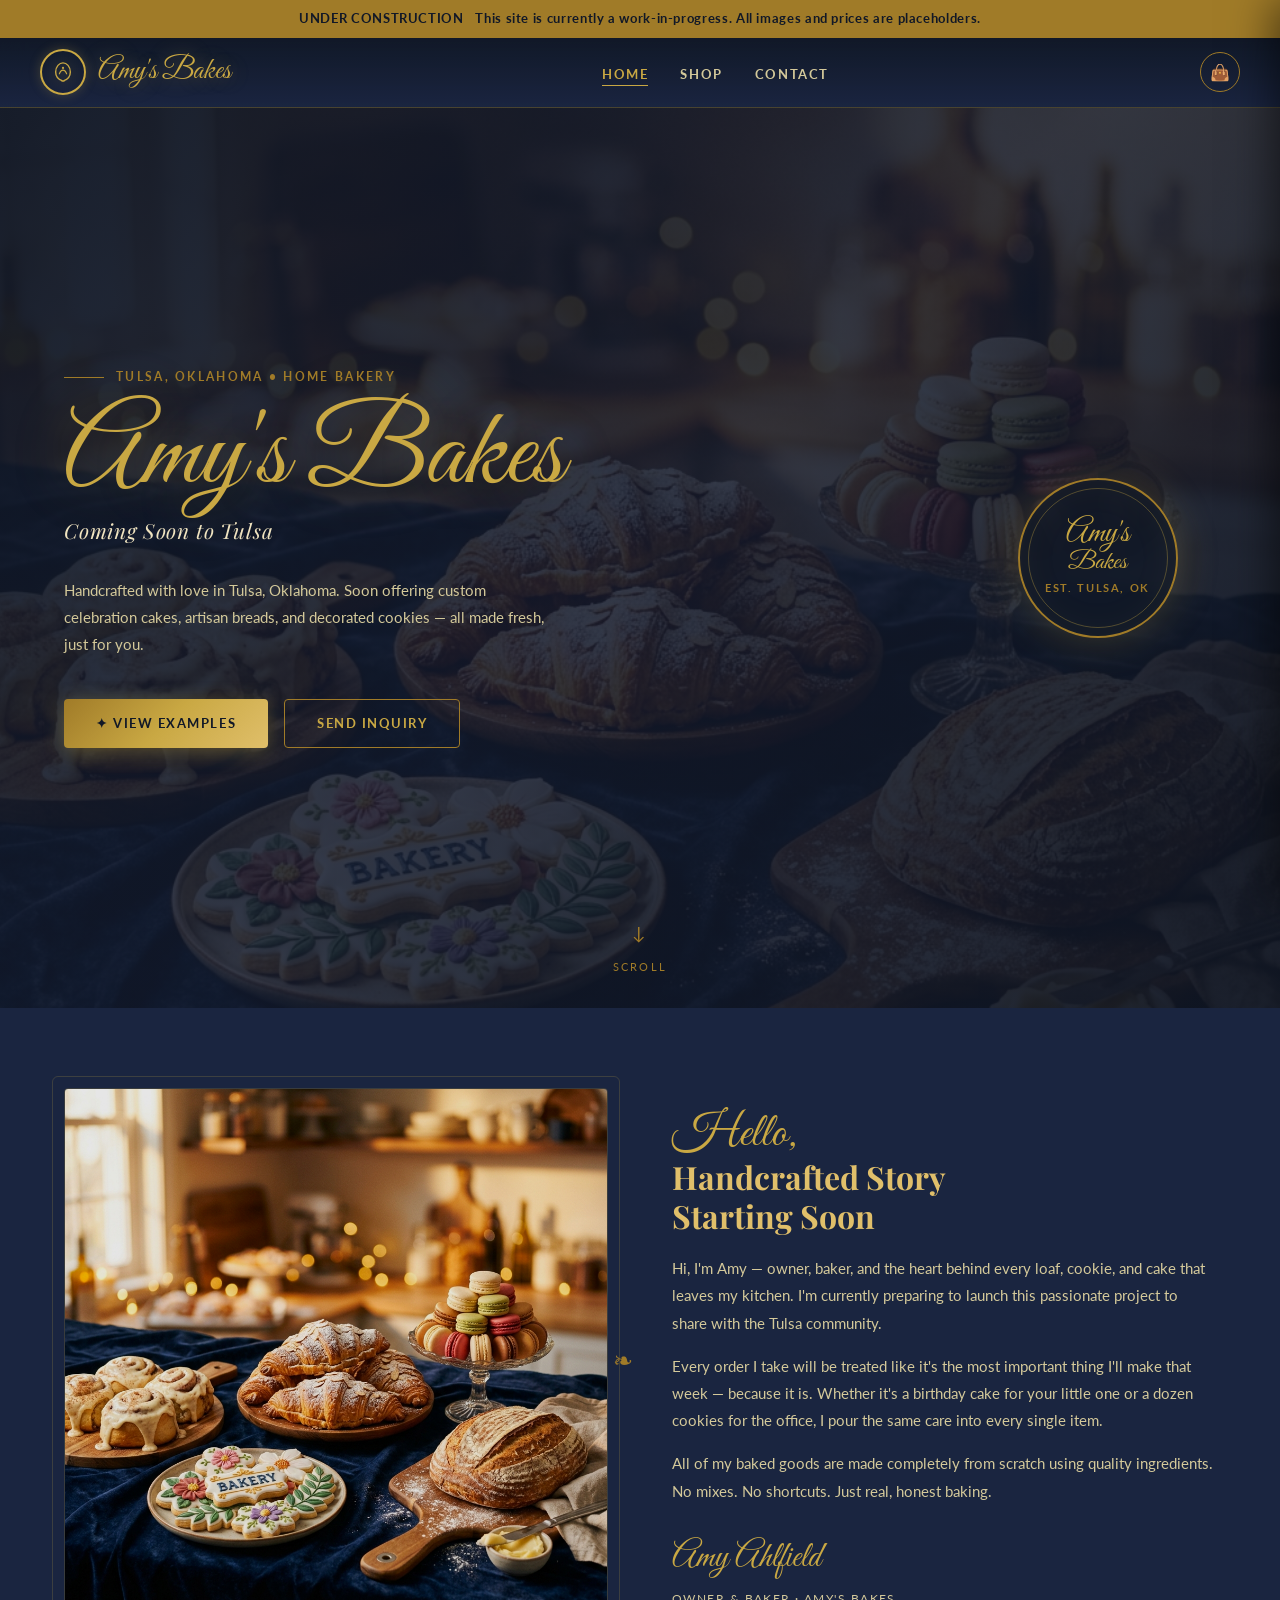
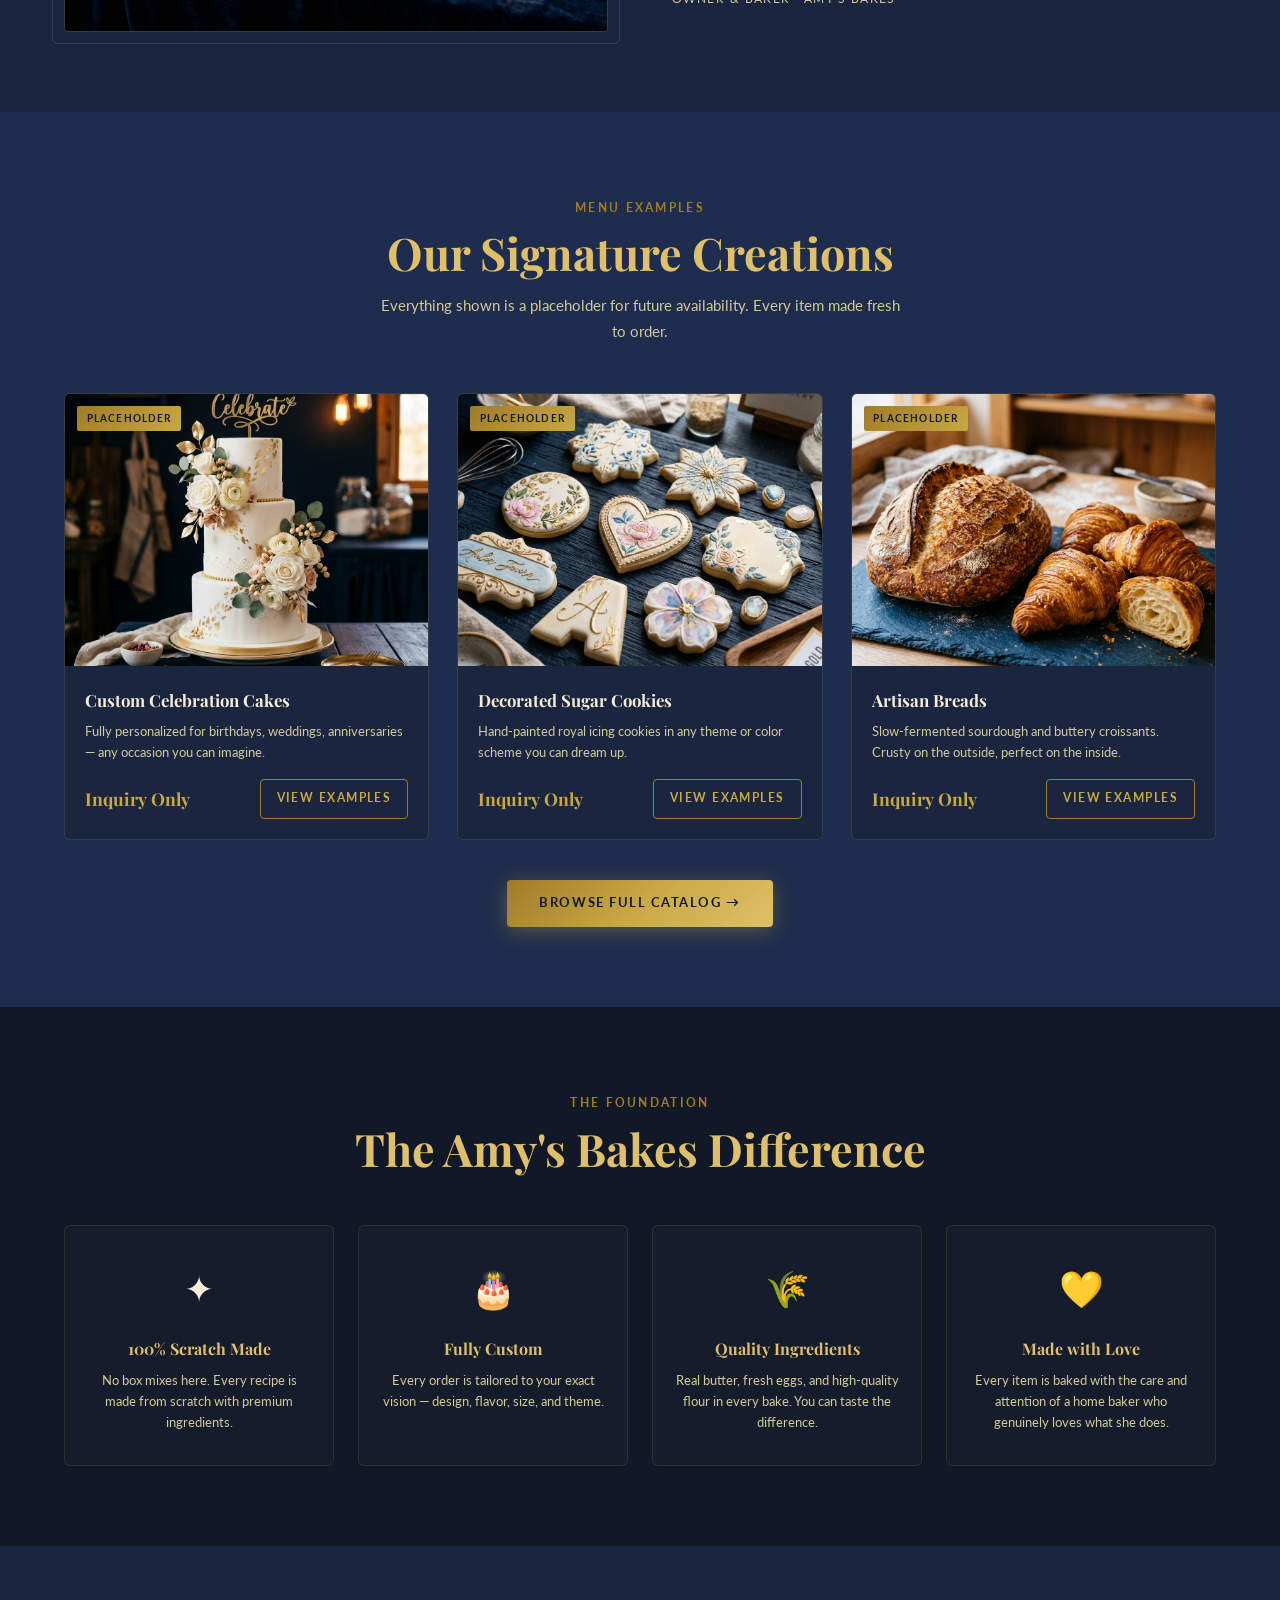
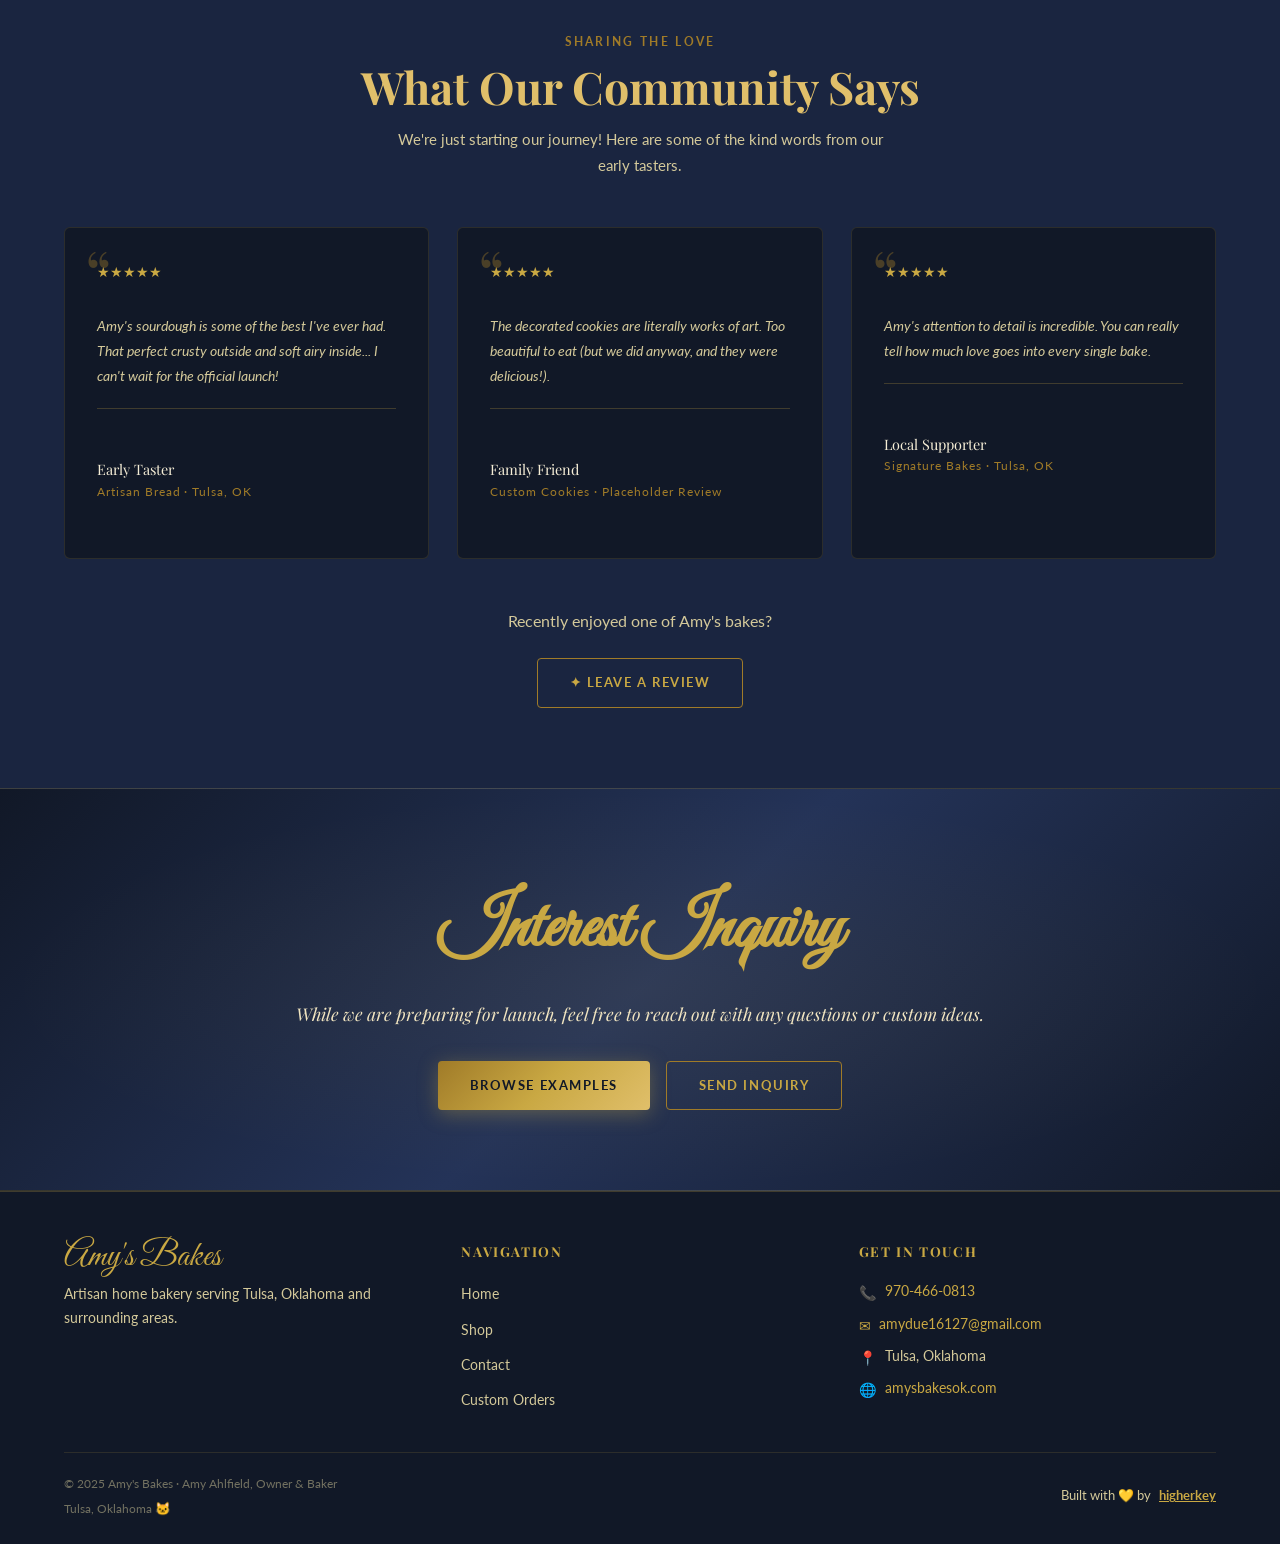
==== commit 86986a4e: "fix: resolve construction banner overlap and add review section" ====
--- a/index.html
+++ b/index.html
@@ -223,11 +223,50 @@
       </div>
     </section>
 
-    <!-- ── Testimonials (Hidden until established) ──
+    <!-- ── Testimonials & Feedback ── -->
     <section class="section testimonials-section" aria-labelledby="testimonials-heading">
-      ...
-    </section>
-    -->
+      <div class="container">
+        <div class="section-header animate-on-scroll">
+          <span class="section-label">Sharing the Love</span>
+          <h2 class="section-title" id="testimonials-heading">What Our Community Says</h2>
+          <p class="section-subtitle">We're just starting our journey! Here are some of the kind words from our early tasters.</p>
+        </div>
+
+        <div class="testimonials-grid">
+          <blockquote class="testimonial-card animate-on-scroll">
+            <div class="testimonial-stars">★★★★★</div>
+            <p class="testimonial-text">Amy's sourdough is some of the best I've ever had. That perfect crusty outside and soft airy inside... I can't wait for the official launch!</p>
+            <footer>
+              <div class="testimonial-author">Early Taster</div>
+              <div class="testimonial-event">Artisan Bread · Tulsa, OK</div>
+            </footer>
+          </blockquote>
+
+          <blockquote class="testimonial-card animate-on-scroll" style="transition-delay:0.1s">
+            <div class="testimonial-stars">★★★★★</div>
+            <p class="testimonial-text">The decorated cookies are literally works of art. Too beautiful to eat (but we did anyway, and they were delicious!).</p>
+            <footer>
+              <div class="testimonial-author">Family Friend</div>
+              <div class="testimonial-event">Custom Cookies · Placeholder Review</div>
+            </footer>
+          </blockquote>
+
+          <blockquote class="testimonial-card animate-on-scroll" style="transition-delay:0.2s">
+            <div class="testimonial-stars">★★★★★</div>
+            <p class="testimonial-text">Amy's attention to detail is incredible. You can really tell how much love goes into every single bake.</p>
+            <footer>
+              <div class="testimonial-author">Local Supporter</div>
+              <div class="testimonial-event">Signature Bakes · Tulsa, OK</div>
+            </footer>
+          </blockquote>
+        </div>
+
+        <div style="text-align:center; margin-top:3rem" class="animate-on-scroll">
+          <p style="color:var(--text-light); margin-bottom:1.5rem">Recently enjoyed one of Amy's bakes?</p>
+          <a href="contact.html?tab=review" class="btn btn-outline">✦ Leave a Review</a>
+        </div>
+      </div>
+    </section>
 
     <!-- ── CTA Banner ── -->
     <section class="cta-banner" aria-labelledby="cta-heading" style="padding-top: 5rem">
--- a/css/styles.css
+++ b/css/styles.css
@@ -79,7 +79,7 @@
 
 /* ── Navigation ── */
 .navbar {
-  position: fixed;
+  position: sticky;
   top: 0; left: 0; right: 0;
   z-index: 1000;
   display: flex;
@@ -192,7 +192,7 @@
 }
 
 /* ── Page Wrapper ── */
-.page-wrapper { padding-top: 70px; }
+.page-wrapper { padding-top: 0; }
 
 /* ── Gold Section Divider ── */
 .section-divider {
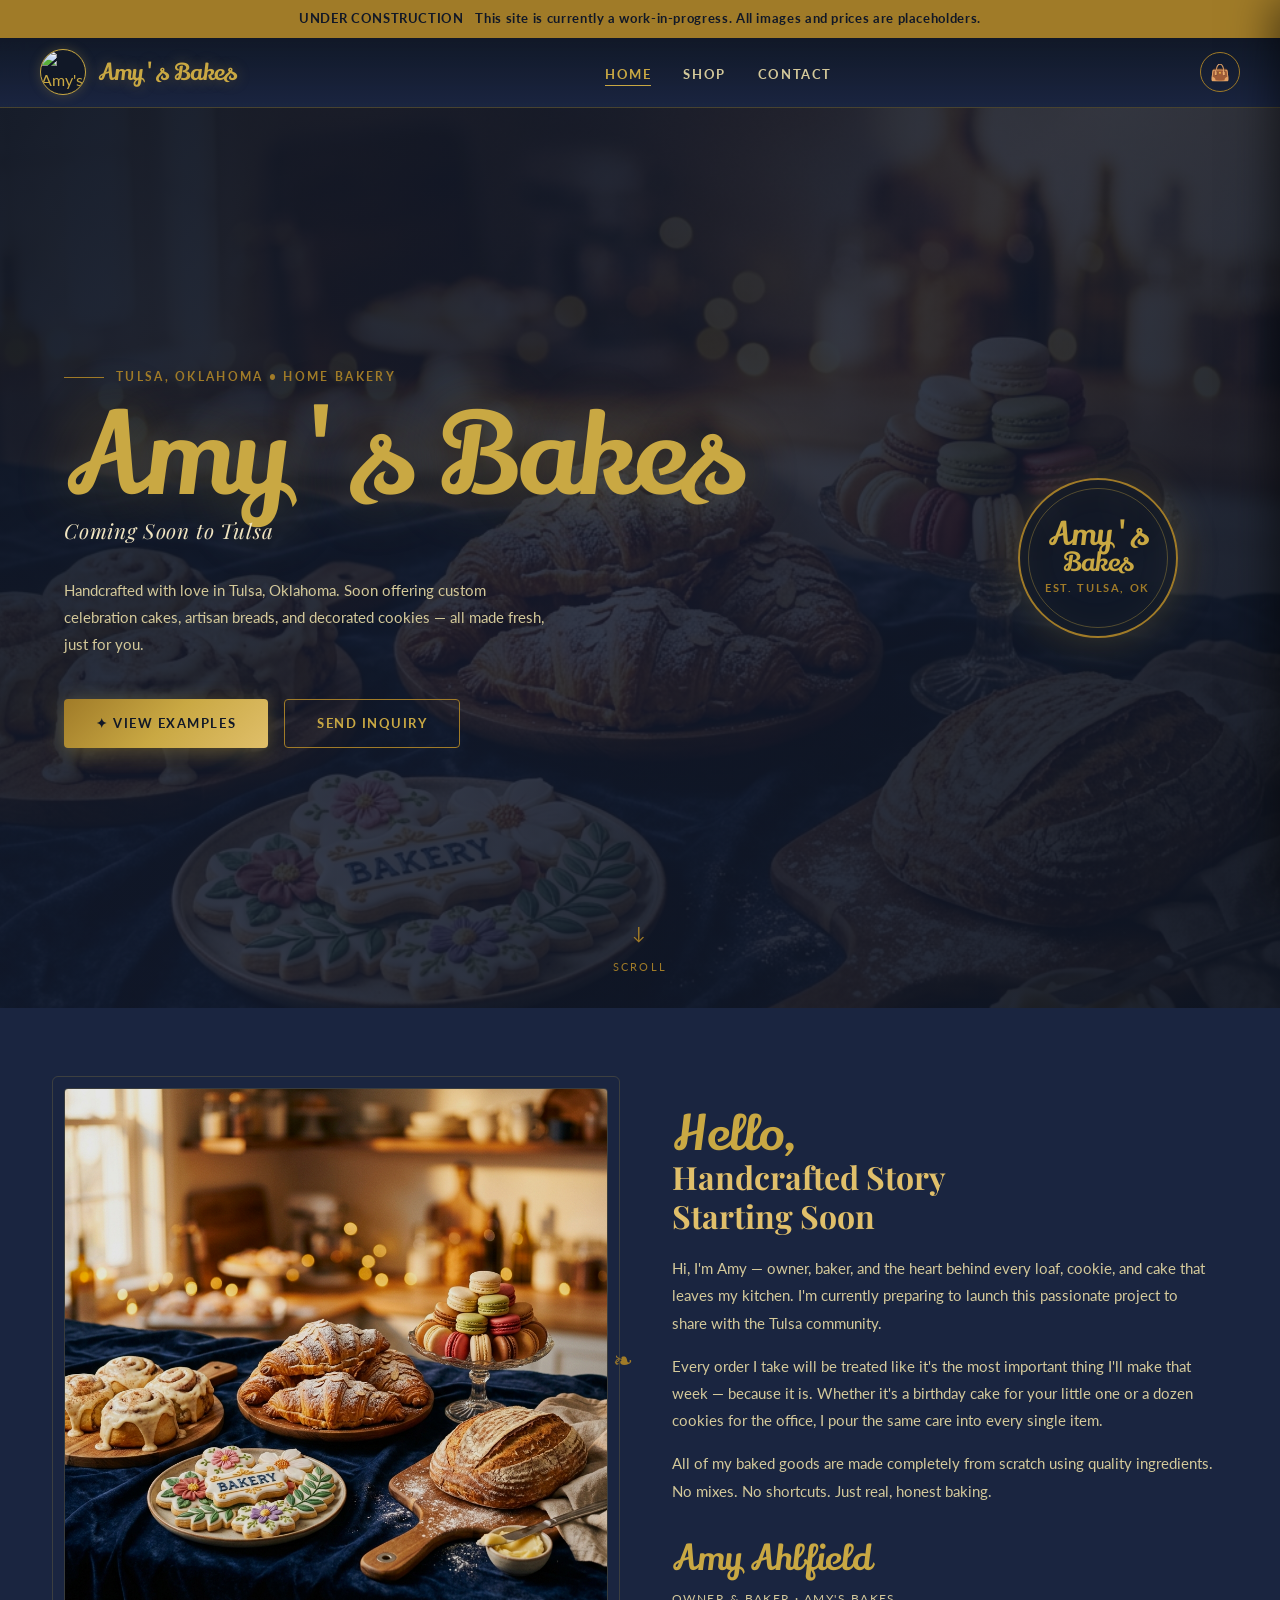
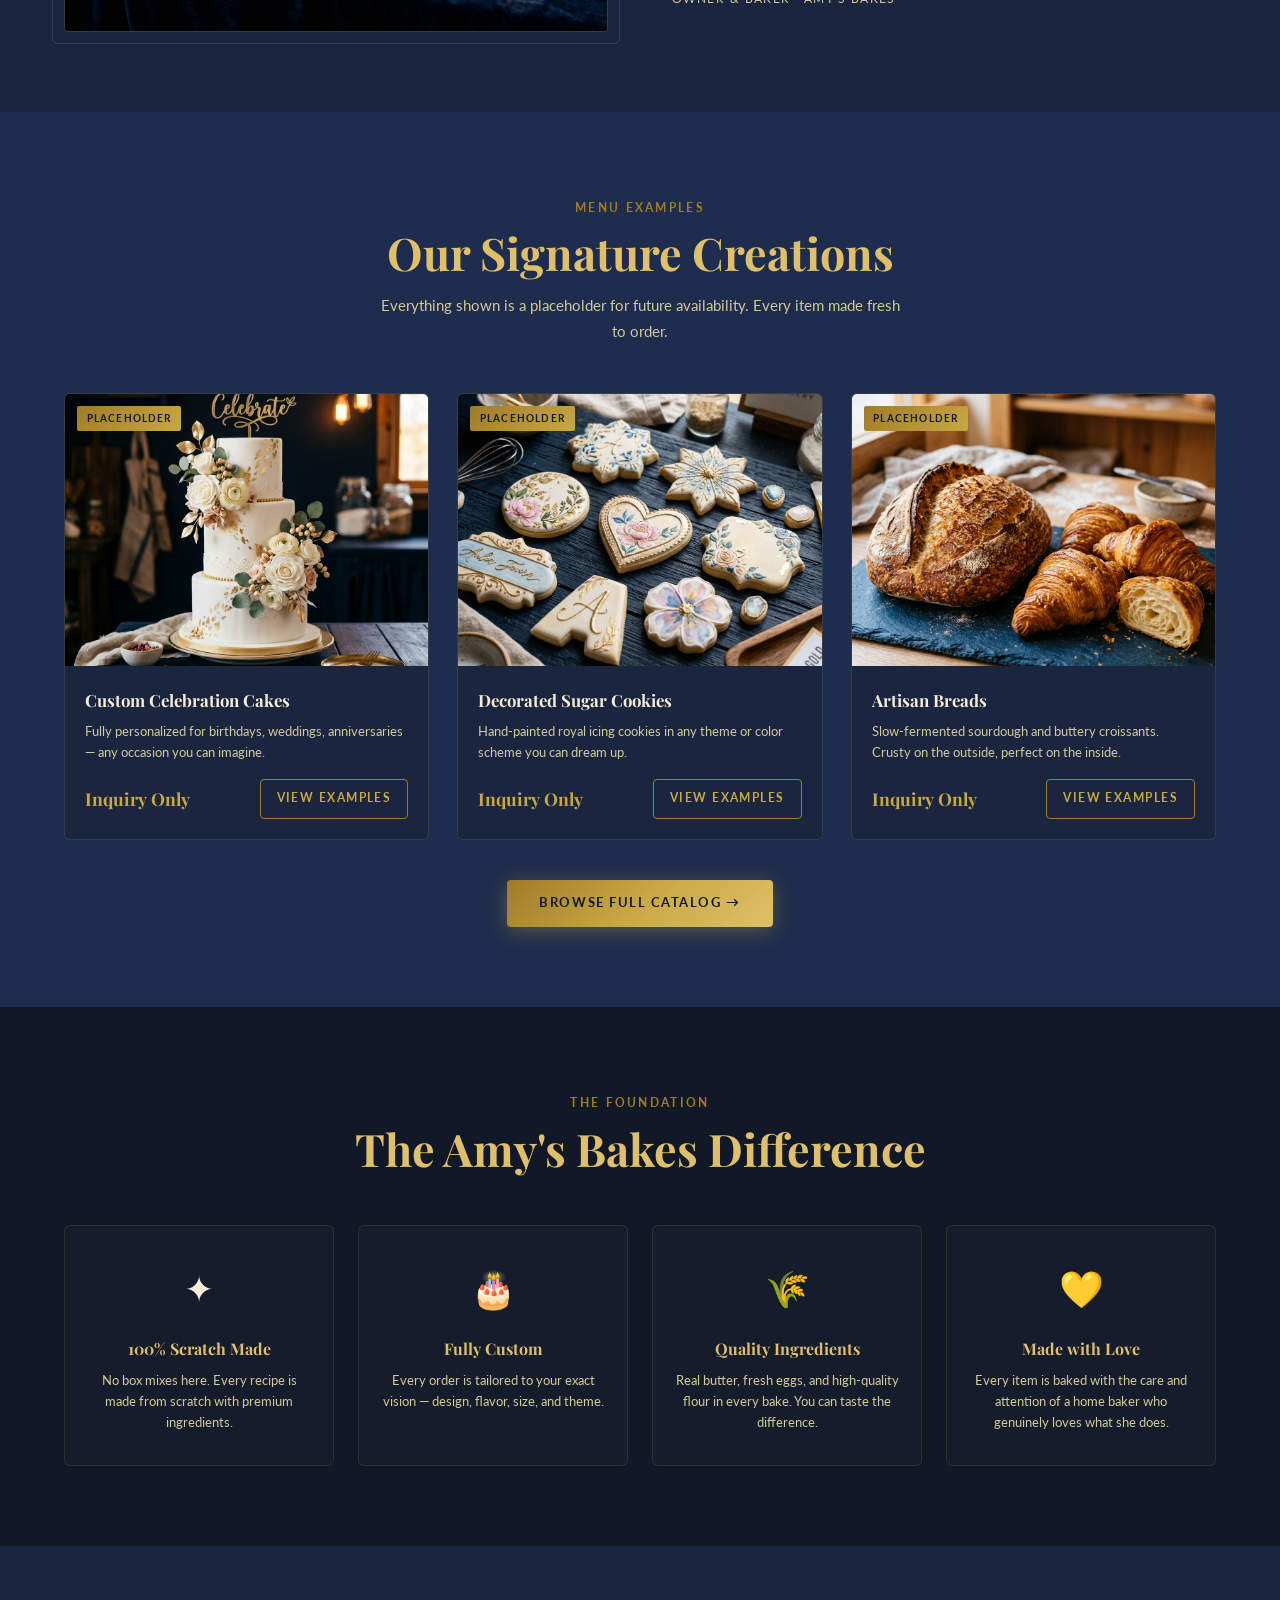
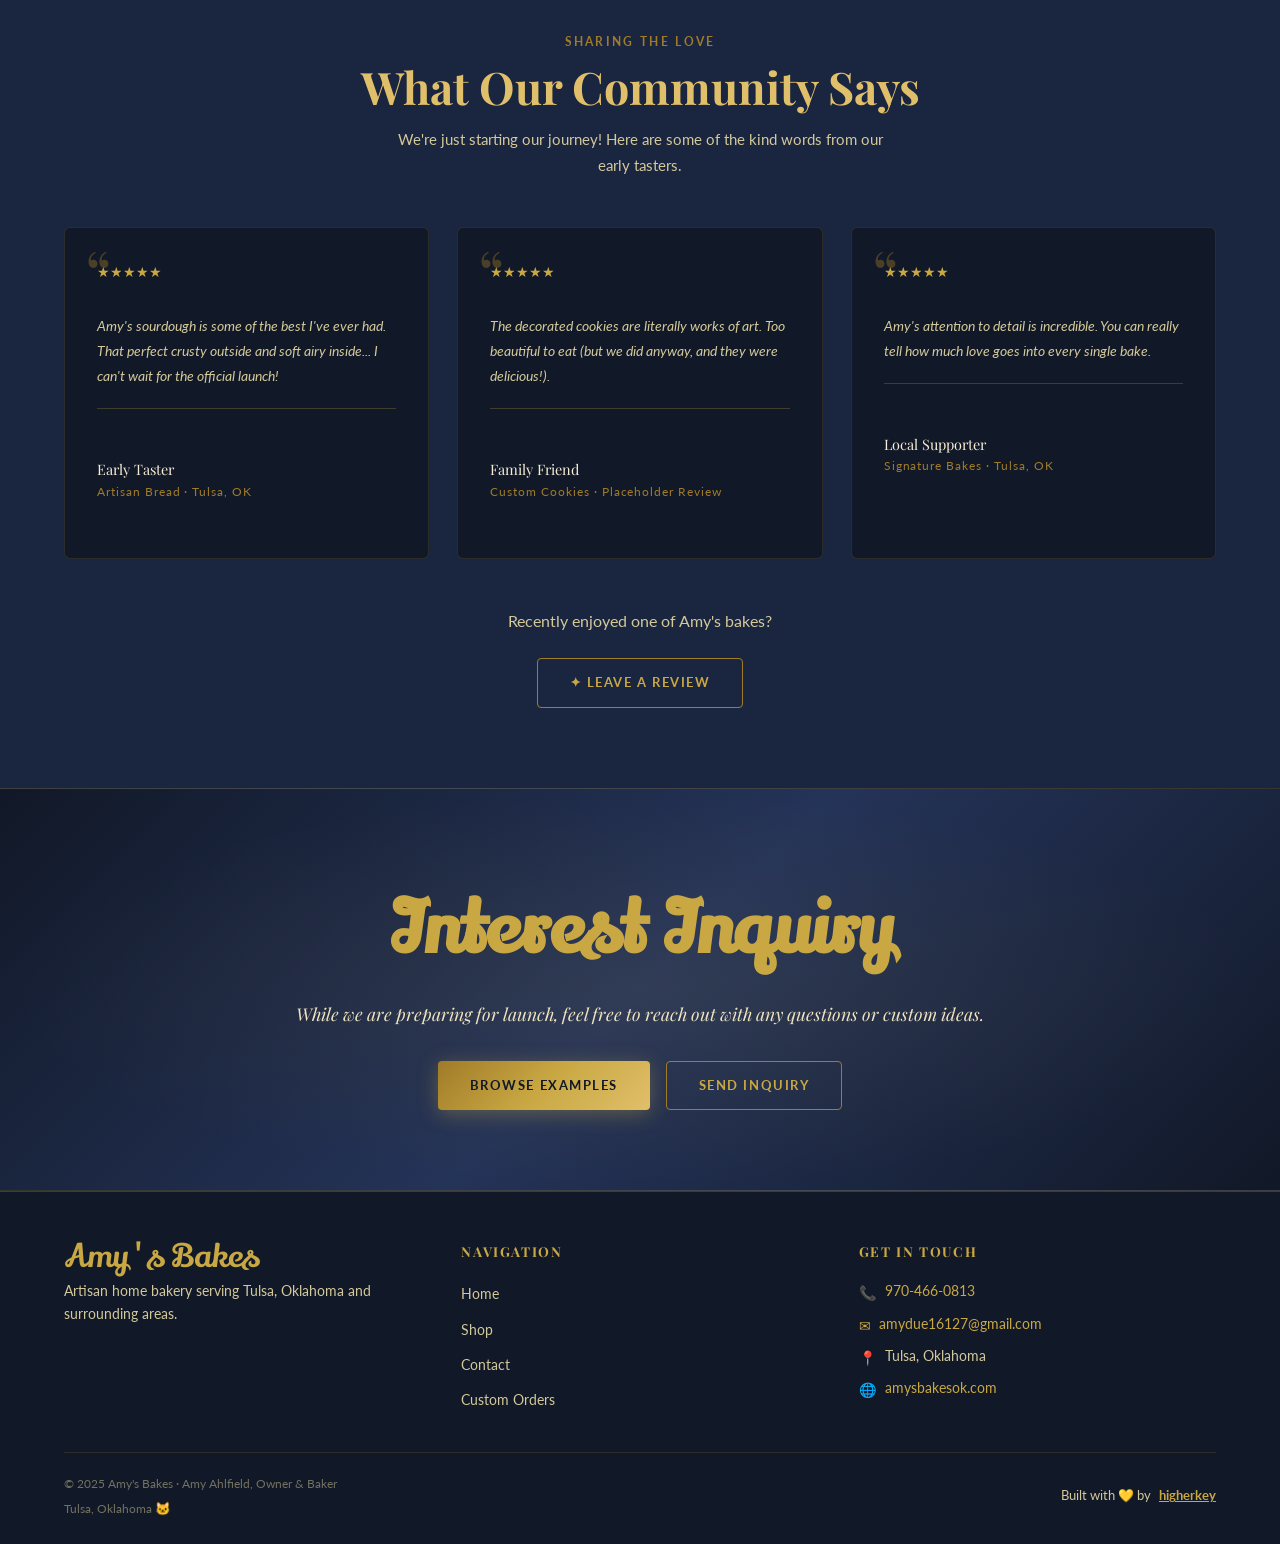
==== commit b1926bc5: "feat: integrate professional logo and update branding to Lily Script" ====
--- a/index.html
+++ b/index.html
@@ -19,11 +19,7 @@
   <nav class="navbar" role="navigation" aria-label="Main navigation">
     <a href="index.html" class="navbar-brand" aria-label="Amy's Bakes Home">
       <div class="navbar-logo-ring" aria-hidden="true">
-        <svg width="22" height="22" viewBox="0 0 24 24" fill="none" xmlns="http://www.w3.org/2000/svg">
-          <path d="M12 2C8 2 4 6 4 12C4 16.5 7 20 11 21.5V22H13V21.5C17 20 20 16.5 20 12C20 6 16 2 12 2Z" fill="none" stroke="currentColor" stroke-width="1.5"/>
-          <path d="M8 14C8 14 9.5 10 12 10C14.5 10 16 14 16 14" stroke="currentColor" stroke-width="1.2" stroke-linecap="round"/>
-          <circle cx="12" cy="7.5" r="1.2" fill="currentColor"/>
-        </svg>
+        <img src="assets/logo.jpg" alt="Amy's Bakes Logo">
       </div>
       <span class="navbar-brand-text">Amy's Bakes</span>
     </a>
--- a/css/styles.css
+++ b/css/styles.css
@@ -3,7 +3,7 @@
    Navy & Gold Artisan Theme
    ============================ */
 
-@import url('https://fonts.googleapis.com/css2?family=Great+Vibes&family=Playfair+Display:ital,wght@0,400;0,600;0,700;1,400&family=Lato:wght@300;400;700&display=swap');
+@import url('https://fonts.googleapis.com/css2?family=Lily+Script+One&family=Playfair+Display:ital,wght@0,400;0,600;0,700;1,400&family=Lato:wght@300;400;700&display=swap');
 
 /* ── CSS Variables ── */
 :root {
@@ -20,7 +20,7 @@
   --text-light:  #d4c99a;
   --white:       #ffffff;
 
-  --font-script:  'Great Vibes', cursive;
+  --font-script:  'Lily Script One', cursive;
   --font-serif:   'Playfair Display', serif;
   --font-body:    'Lato', sans-serif;
 
@@ -102,19 +102,26 @@
   width: 46px;
   height: 46px;
   border-radius: 50%;
-  border: 2px solid var(--gold);
+  border: 1.5px solid var(--gold);
   box-shadow: 0 0 12px var(--gold-glow);
   display: flex;
   align-items: center;
   justify-content: center;
-  background: radial-gradient(circle, rgba(201,168,67,0.08) 0%, transparent 70%);
+  background: var(--navy-dark);
+  overflow: hidden;
+}
+.navbar-logo-ring img {
+  width: 100%;
+  height: 100%;
+  object-fit: cover;
 }
 .navbar-brand-text {
   font-family: var(--font-script);
-  font-size: 1.85rem;
+  font-size: 1.45rem;
+  font-weight: 400;
   color: var(--gold);
   line-height: 1;
-  text-shadow: 0 0 20px rgba(201,168,67,0.4);
+  text-shadow: 0 0 15px rgba(201,168,67,0.3);
 }
 
 .navbar-nav {
@@ -296,7 +303,7 @@
 }
 .footer-brand .brand-name {
   font-family: var(--font-script);
-  font-size: 2.2rem;
+  font-size: 2rem;
   color: var(--gold);
   line-height: 1;
   margin-bottom: 0.5rem;
@@ -594,7 +601,10 @@
 
 /* ── Responsive ── */
 @media (max-width: 768px) {
-  .navbar-nav { display: none; flex-direction: column; position: fixed; top: 70px; left: 0; right: 0; background: rgba(17,24,39,0.98); padding: 1.5rem; gap: 1.25rem; border-bottom: 1px solid rgba(201,168,67,0.2); }
+  .navbar { padding: 0 1rem; }
+  .navbar-brand-text { font-size: 1.4rem; }
+  .construction-banner { font-size: 0.7rem; padding: 0.4rem 0.75rem; }
+  .navbar-nav { display: none; flex-direction: column; position: fixed; top: 100px; left: 0; right: 0; background: rgba(17,24,39,0.98); padding: 1.5rem; gap: 1.25rem; border-bottom: 1px solid rgba(201,168,67,0.2); }
   .navbar-nav.open { display: flex; }
   .hamburger { display: flex; }
   .footer-inner { grid-template-columns: 1fr; gap: 1.5rem; }
@@ -602,3 +612,9 @@
   .footer-credit { margin: 0.5rem auto 0; }
   .form-row { grid-template-columns: 1fr; }
 }
+
+@media (max-width: 480px) {
+  .navbar-logo-ring { width: 38px; height: 38px; }
+  .navbar-brand-text { font-size: 1.25rem; }
+  .navbar-cart { width: 34px; height: 34px; }
+}
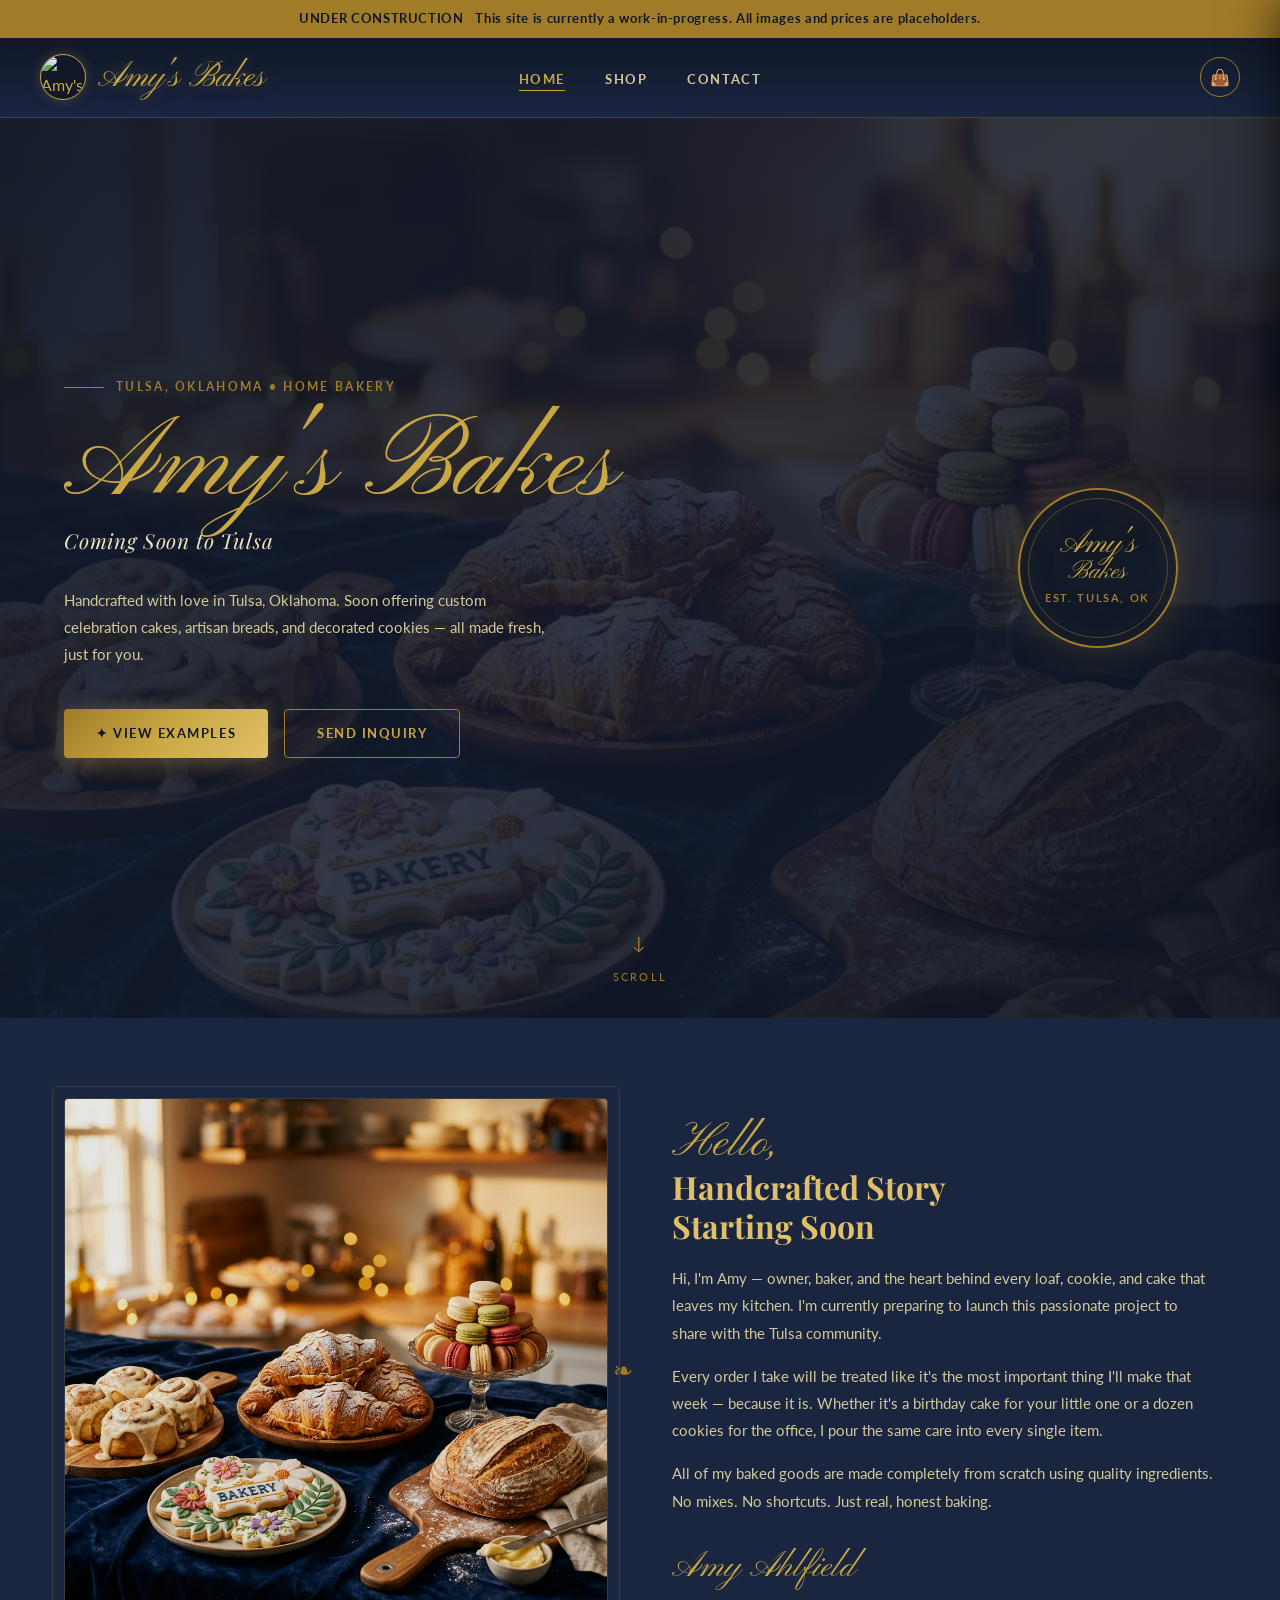
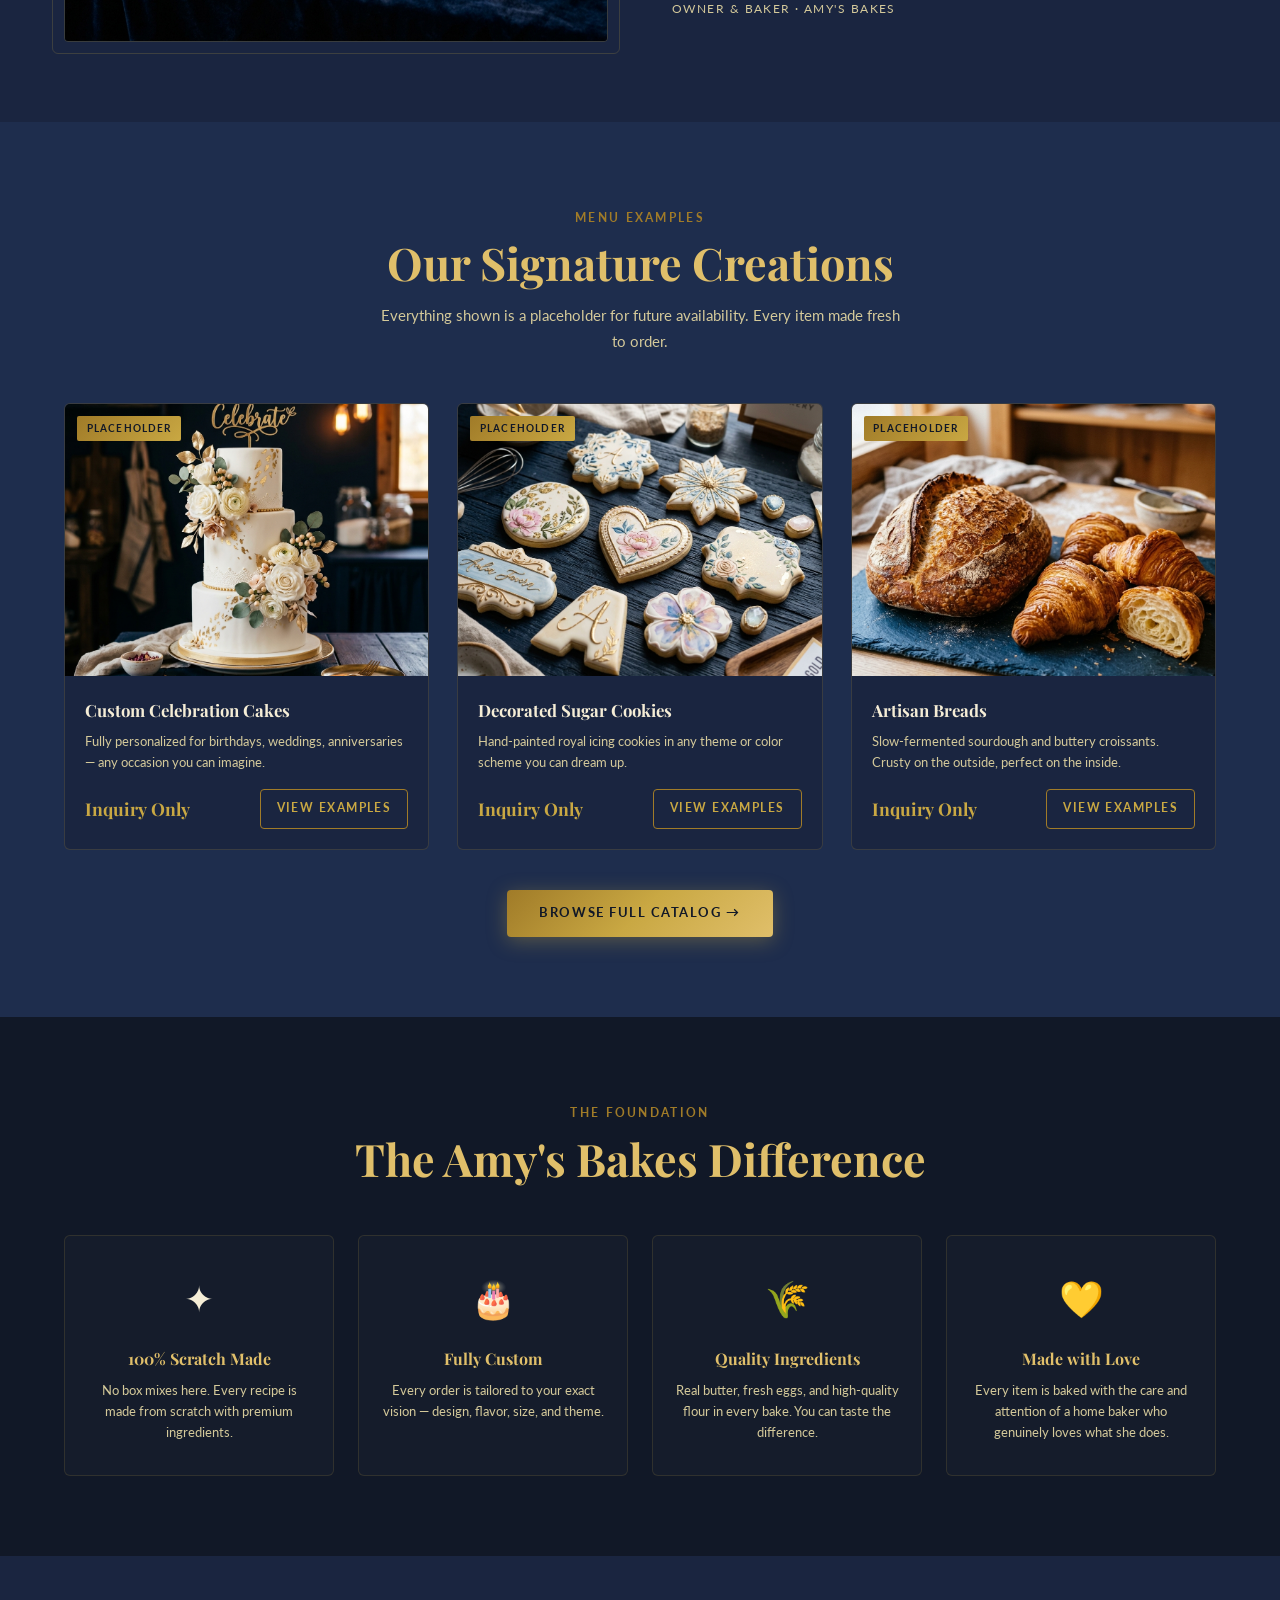
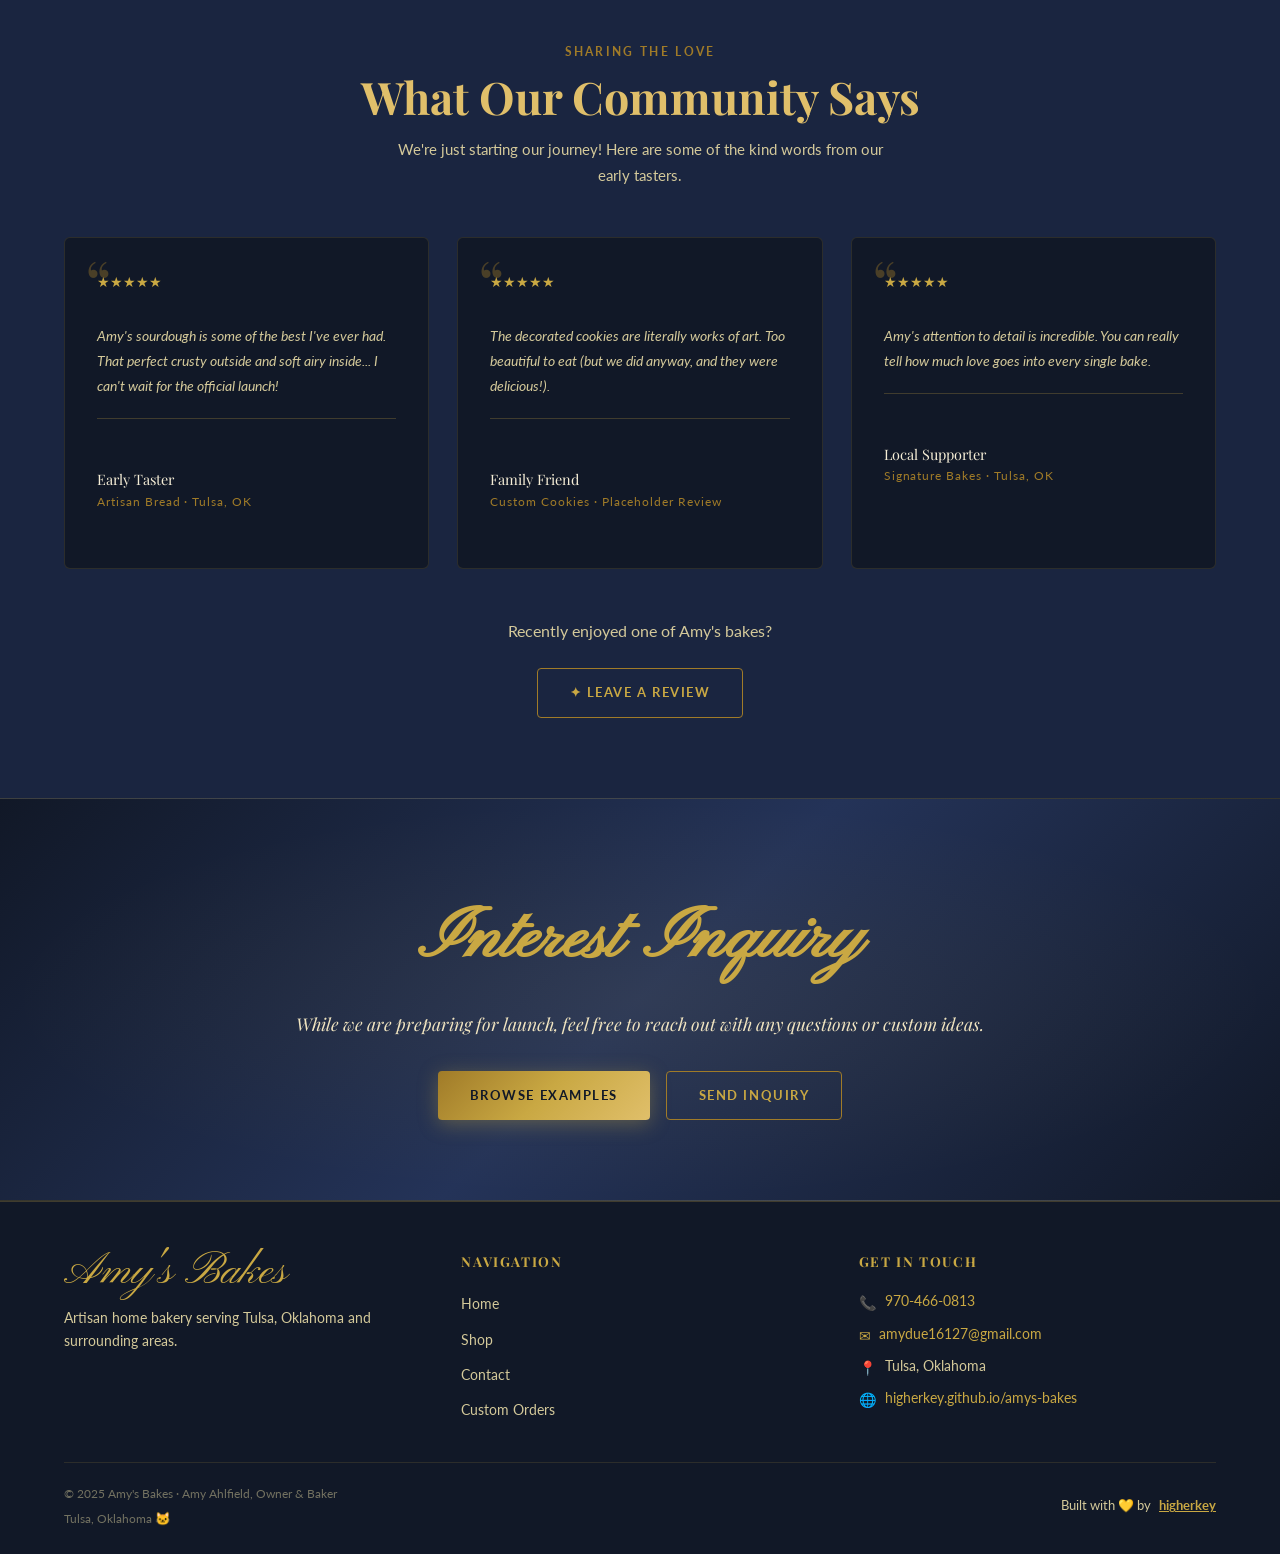
==== commit fecb2e3d: "style: switch to Pinyon Script, center navbar links, and update site URLs" ====
--- a/index.html
+++ b/index.html
@@ -30,7 +30,7 @@
       <li><a href="contact.html">Contact</a></li>
     </ul>
 
-    <div style="display:flex;align-items:center;gap:1rem">
+    <div class="navbar-actions">
       <button class="navbar-cart" id="cart-btn" aria-label="Open inquiry bag">
         👜
         <span class="cart-badge" id="cart-badge" aria-live="polite">0</span>
@@ -300,7 +300,7 @@
           <div class="footer-contact-item"><span class="ico">📞</span><a href="tel:9704660813">970-466-0813</a></div>
           <div class="footer-contact-item"><span class="ico">✉</span><a href="mailto:amydue16127@gmail.com">amydue16127@gmail.com</a></div>
           <div class="footer-contact-item"><span class="ico">📍</span>Tulsa, Oklahoma</div>
-          <div class="footer-contact-item"><span class="ico">🌐</span><a href="https://www.amysbakesok.com">amysbakesok.com</a></div>
+          <div class="footer-contact-item"><span class="ico">🌐</span><a href="https://higherkey.github.io/amys-bakes/">higherkey.github.io/amys-bakes</a></div>
         </address>
       </div>
       <div class="footer-bottom">
--- a/css/styles.css
+++ b/css/styles.css
@@ -3,7 +3,7 @@
    Navy & Gold Artisan Theme
    ============================ */
 
-@import url('https://fonts.googleapis.com/css2?family=Lily+Script+One&family=Playfair+Display:ital,wght@0,400;0,600;0,700;1,400&family=Lato:wght@300;400;700&display=swap');
+@import url('https://fonts.googleapis.com/css2?family=Pinyon+Script&family=Playfair+Display:ital,wght@0,400;0,600;0,700;1,400&family=Lato:wght@300;400;700&display=swap');
 
 /* ── CSS Variables ── */
 :root {
@@ -20,7 +20,7 @@
   --text-light:  #d4c99a;
   --white:       #ffffff;
 
-  --font-script:  'Lily Script One', cursive;
+  --font-script:  'Pinyon Script', cursive;
   --font-serif:   'Playfair Display', serif;
   --font-body:    'Lato', sans-serif;
 
@@ -82,11 +82,11 @@
   position: sticky;
   top: 0; left: 0; right: 0;
   z-index: 1000;
-  display: flex;
-  align-items: center;
-  justify-content: space-between;
+  display: grid;
+  grid-template-columns: 1fr auto 1fr;
+  align-items: center;
   padding: 0 2.5rem;
-  height: 70px;
+  height: 80px;
   background: linear-gradient(180deg, rgba(17,24,39,0.98) 0%, rgba(26,37,64,0.95) 100%);
   border-bottom: 1px solid rgba(201,168,67,0.3);
   backdrop-filter: blur(12px);
@@ -117,18 +117,20 @@
 }
 .navbar-brand-text {
   font-family: var(--font-script);
-  font-size: 1.45rem;
+  font-size: 2.1rem;
   font-weight: 400;
   color: var(--gold);
   line-height: 1;
   text-shadow: 0 0 15px rgba(201,168,67,0.3);
+  margin-top: 0.2rem;
 }
 
 .navbar-nav {
   display: flex;
   align-items: center;
-  gap: 2rem;
+  gap: 2.5rem;
   list-style: none;
+  justify-self: center;
 }
 .navbar-nav a {
   font-family: var(--font-body);
@@ -181,6 +183,12 @@
 }
 .cart-badge.has-items { display: flex; }
 
+.navbar-actions {
+  display: flex;
+  align-items: center;
+  gap: 1rem;
+  justify-self: end;
+}
 .hamburger {
   display: none;
   flex-direction: column;
@@ -303,10 +311,10 @@
 }
 .footer-brand .brand-name {
   font-family: var(--font-script);
-  font-size: 2rem;
+  font-size: 2.8rem;
   color: var(--gold);
   line-height: 1;
-  margin-bottom: 0.5rem;
+  margin-bottom: 0.75rem;
 }
 .footer-brand p { font-size: 0.85rem; color: var(--text-light); }
 .footer-heading {
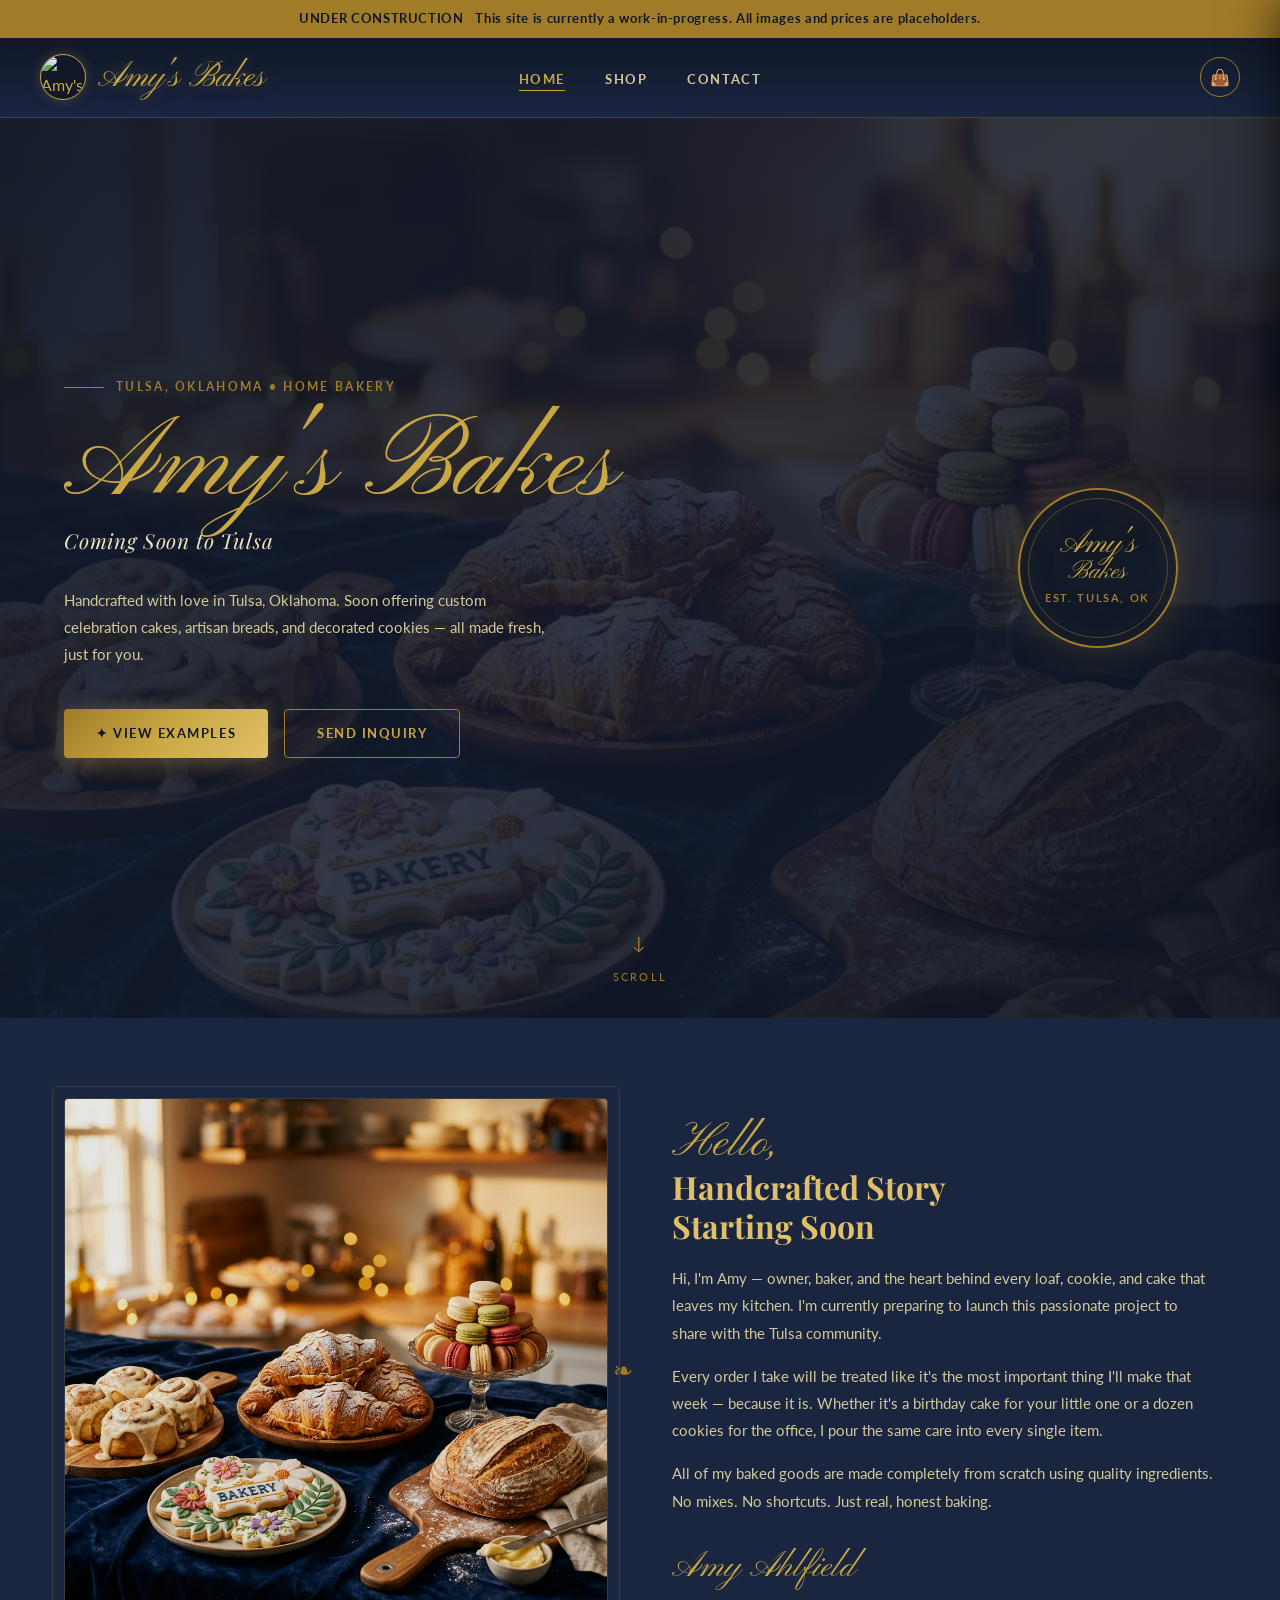
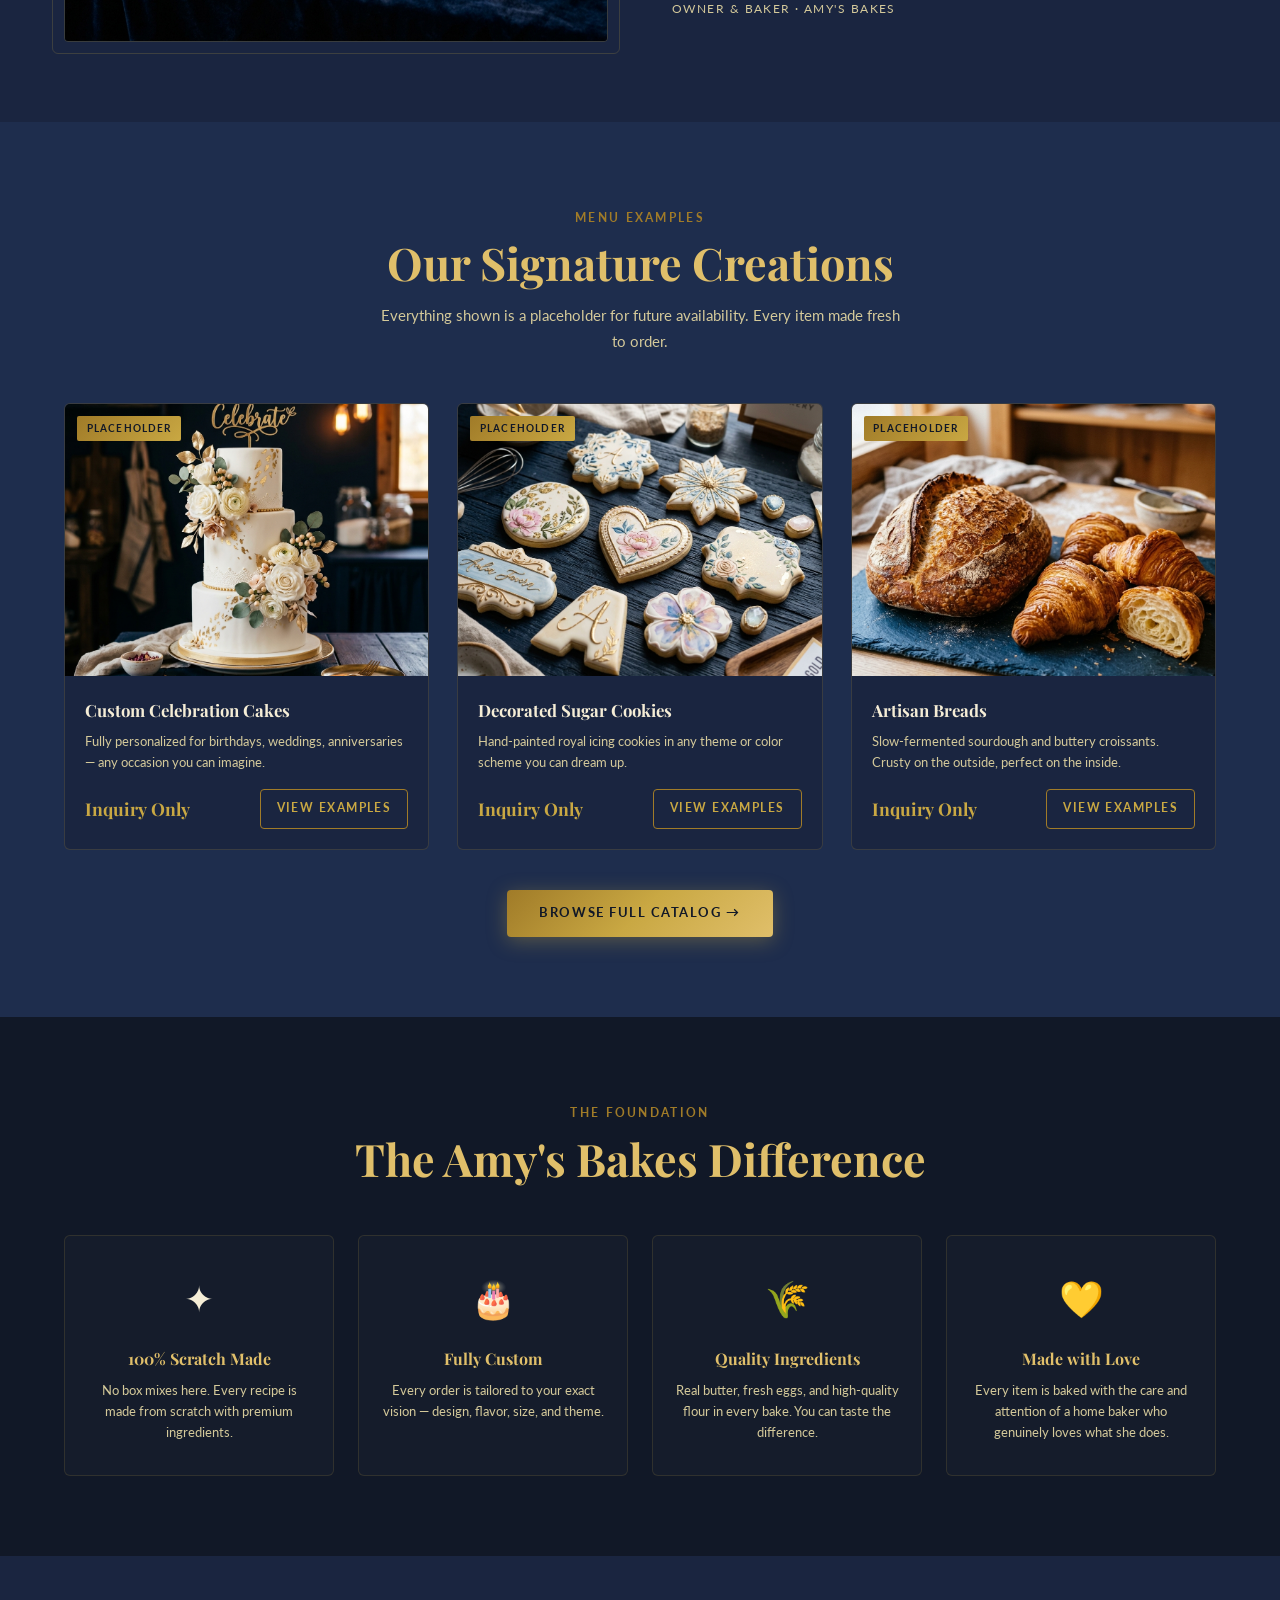
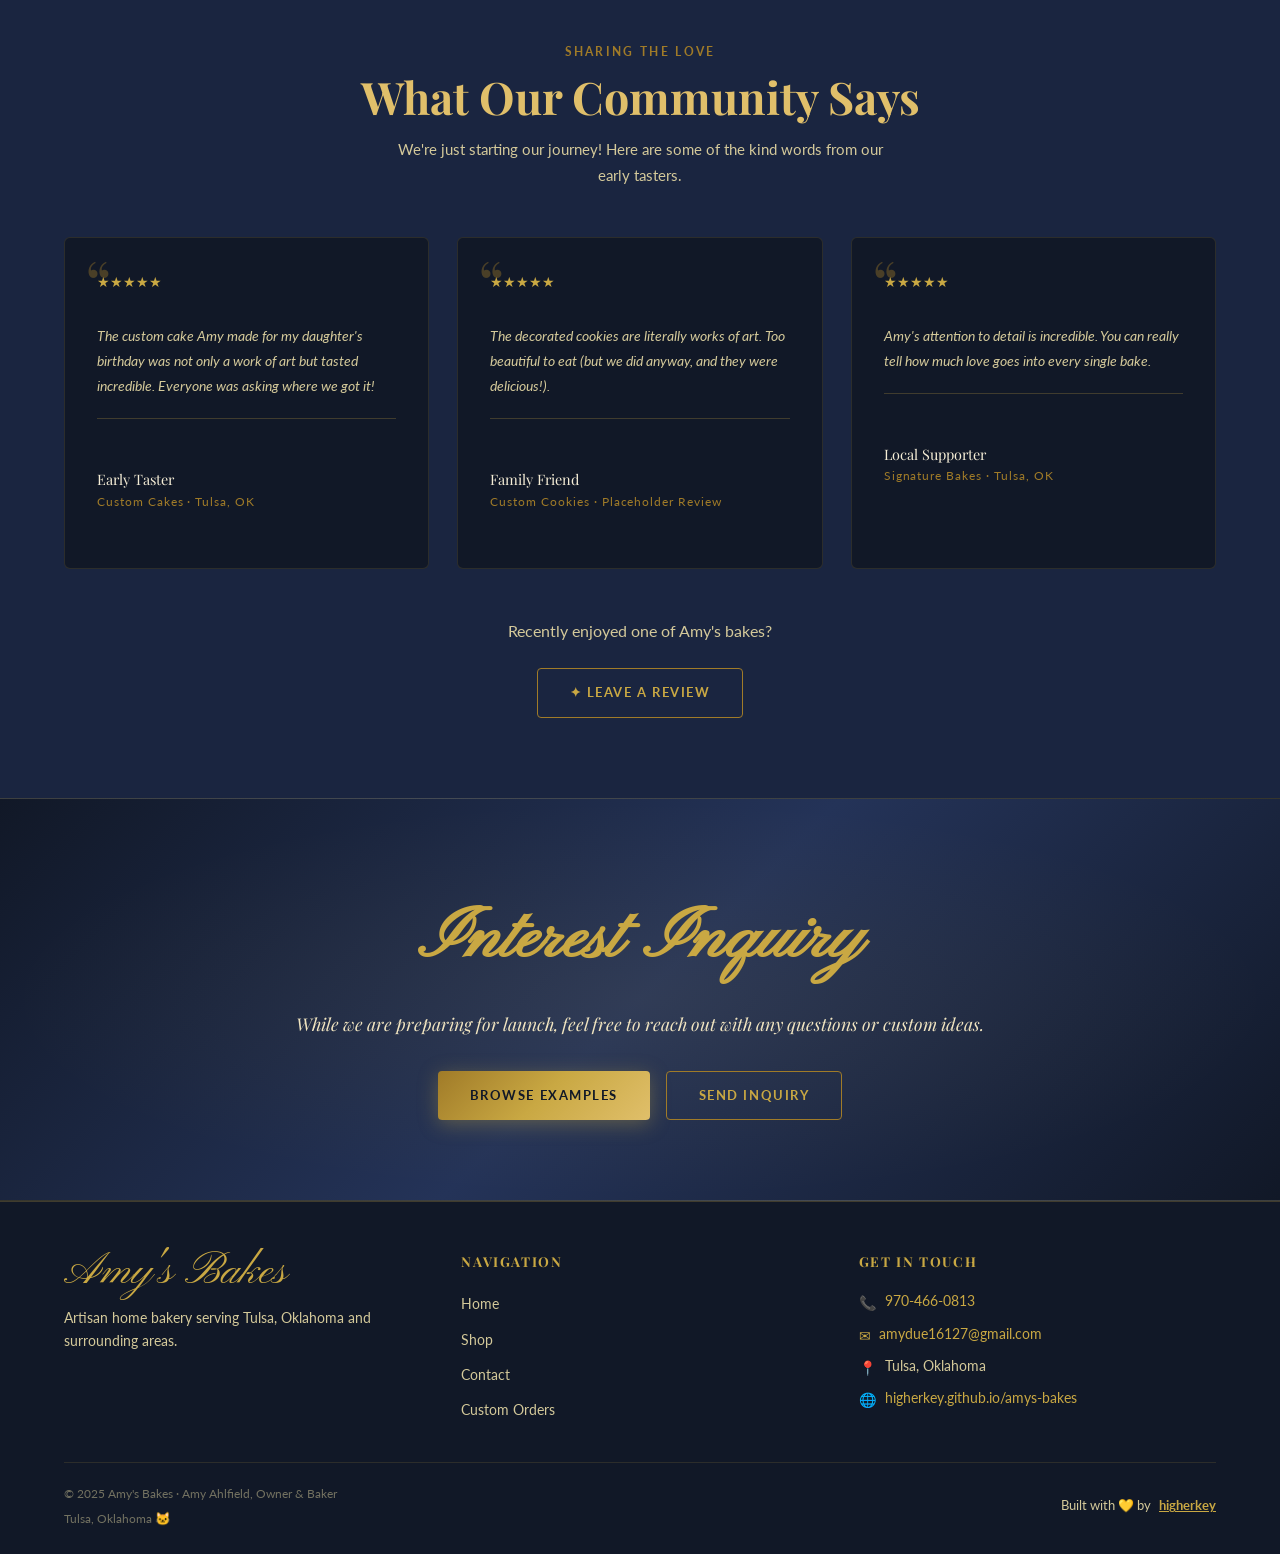
==== commit 91644294: "content: update first testimonial to be cake-focused" ====
--- a/index.html
+++ b/index.html
@@ -231,10 +231,10 @@
         <div class="testimonials-grid">
           <blockquote class="testimonial-card animate-on-scroll">
             <div class="testimonial-stars">★★★★★</div>
-            <p class="testimonial-text">Amy's sourdough is some of the best I've ever had. That perfect crusty outside and soft airy inside... I can't wait for the official launch!</p>
+            <p class="testimonial-text">The custom cake Amy made for my daughter's birthday was not only a work of art but tasted incredible. Everyone was asking where we got it!</p>
             <footer>
               <div class="testimonial-author">Early Taster</div>
-              <div class="testimonial-event">Artisan Bread · Tulsa, OK</div>
+              <div class="testimonial-event">Custom Cakes · Tulsa, OK</div>
             </footer>
           </blockquote>
 
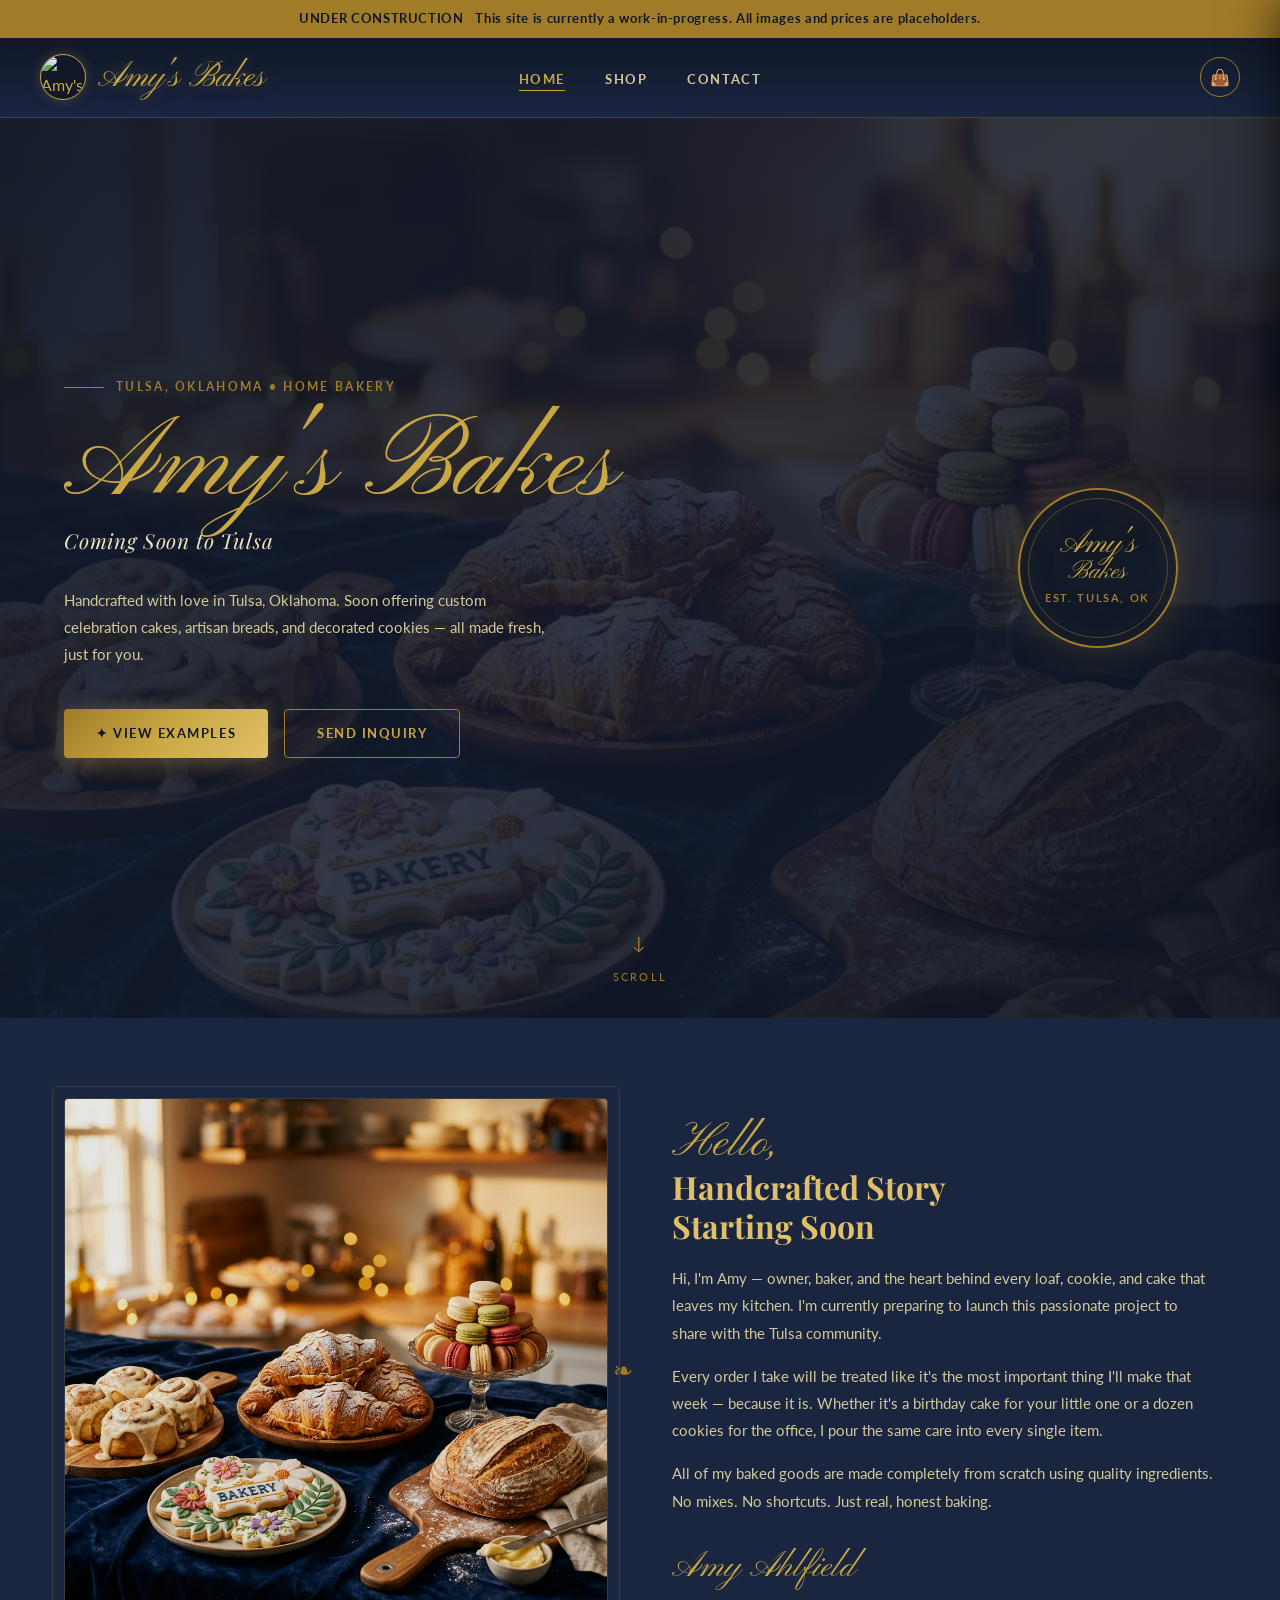
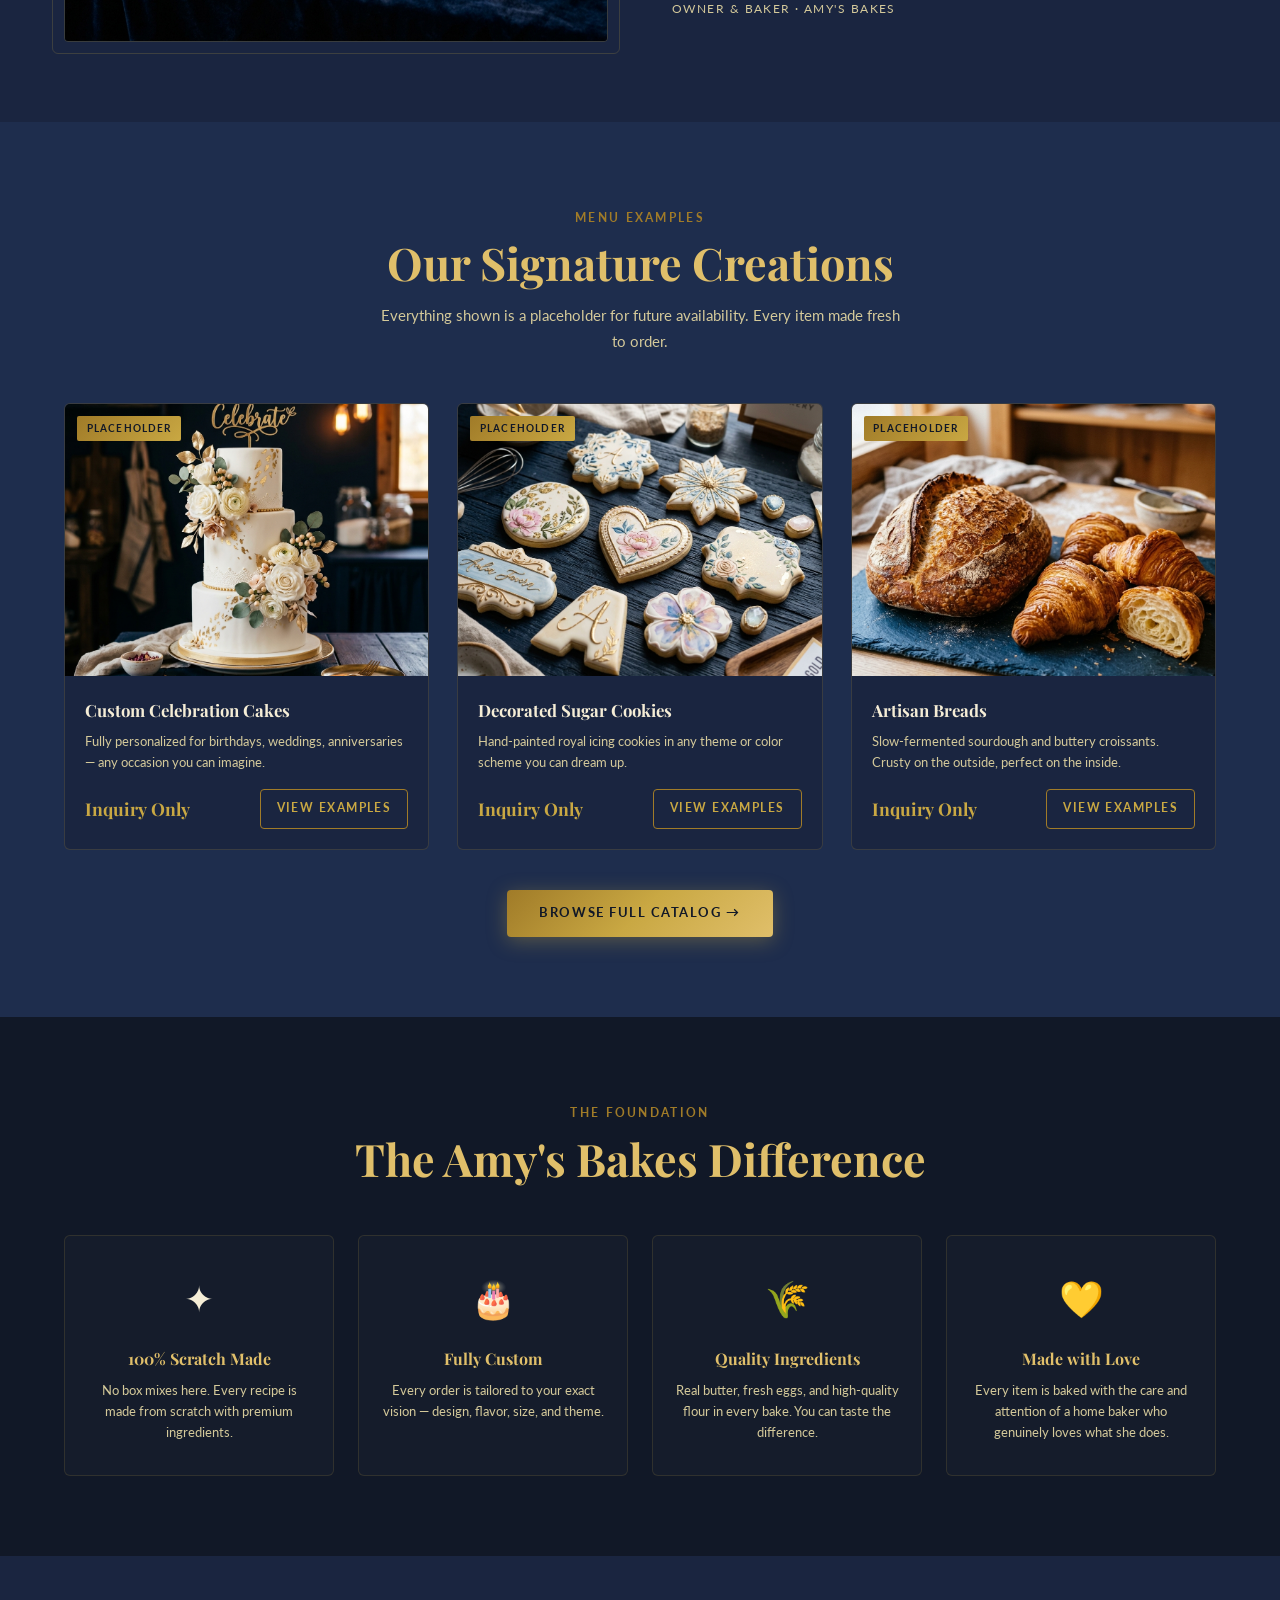
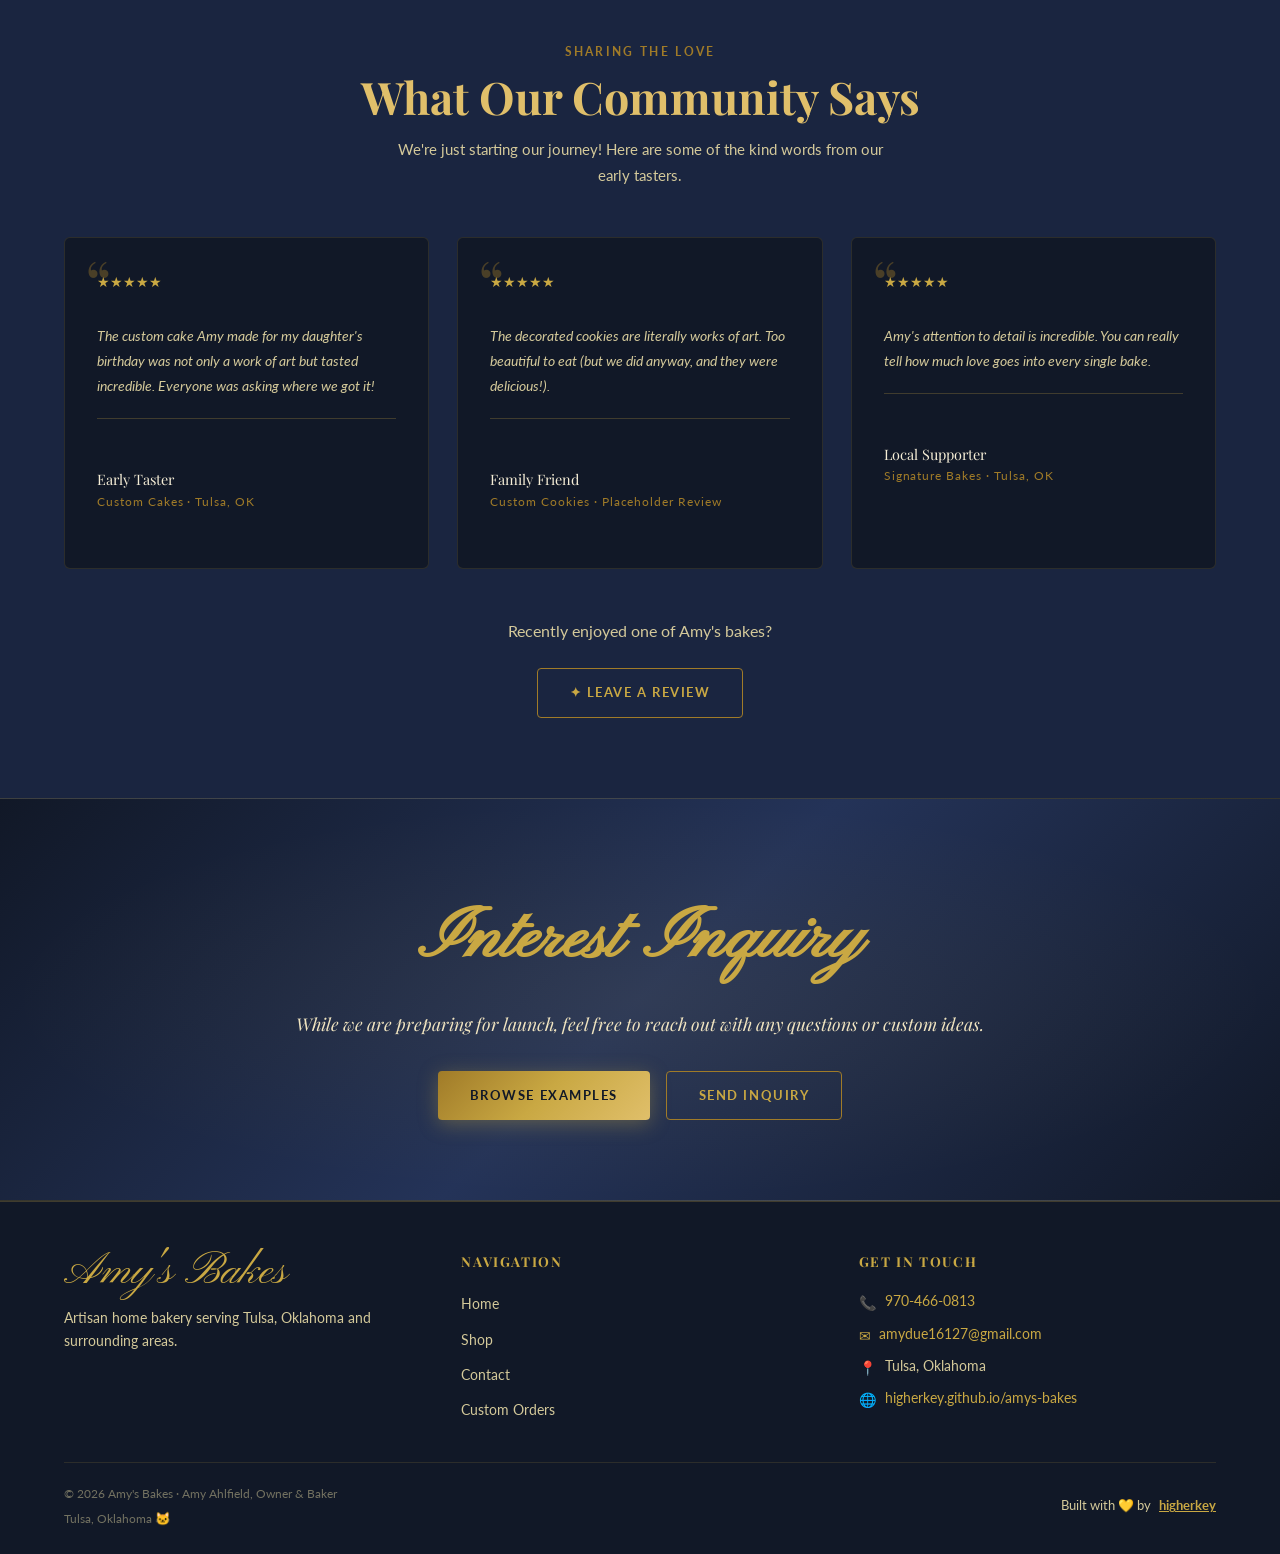
==== commit 07de371b: "fix: resolve cramped mobile header layout and refine branding typography" ====
--- a/index.html
+++ b/index.html
@@ -305,7 +305,7 @@
       </div>
       <div class="footer-bottom">
         <div style="display:flex; flex-direction:column; gap: 4px;">
-          <span>&copy; 2025 Amy's Bakes · Amy Ahlfield, Owner &amp; Baker</span>
+          <span>&copy; 2026 Amy's Bakes · Amy Ahlfield, Owner &amp; Baker</span>
           <span>Tulsa, Oklahoma <span class="cat">🐱</span></span>
         </div>
         <div class="footer-credit">
--- a/css/styles.css
+++ b/css/styles.css
@@ -609,10 +609,25 @@
 
 /* ── Responsive ── */
 @media (max-width: 768px) {
-  .navbar { padding: 0 1rem; }
-  .navbar-brand-text { font-size: 1.4rem; }
-  .construction-banner { font-size: 0.7rem; padding: 0.4rem 0.75rem; }
-  .navbar-nav { display: none; flex-direction: column; position: fixed; top: 100px; left: 0; right: 0; background: rgba(17,24,39,0.98); padding: 1.5rem; gap: 1.25rem; border-bottom: 1px solid rgba(201,168,67,0.2); }
+  .navbar { 
+    display: flex; 
+    justify-content: space-between; 
+    padding: 0 1.25rem; 
+    height: 70px;
+  }
+  .navbar-brand-text { font-size: 1.6rem; }
+  .construction-banner { font-size: 0.72rem; padding: 0.4rem 1rem; }
+  .navbar-nav { 
+    display: none; 
+    flex-direction: column; 
+    position: fixed; 
+    top: 100px; 
+    left: 0; right: 0; 
+    background: rgba(17,24,39,0.98); 
+    padding: 1.5rem; 
+    gap: 1.25rem; 
+    border-bottom: 1px solid rgba(201,168,67,0.2); 
+  }
   .navbar-nav.open { display: flex; }
   .hamburger { display: flex; }
   .footer-inner { grid-template-columns: 1fr; gap: 1.5rem; }
@@ -622,7 +637,8 @@
 }
 
 @media (max-width: 480px) {
-  .navbar-logo-ring { width: 38px; height: 38px; }
-  .navbar-brand-text { font-size: 1.25rem; }
-  .navbar-cart { width: 34px; height: 34px; }
-}
+  .navbar-logo-ring { width: 40px; height: 40px; }
+  .navbar-brand-text { font-size: 1.45rem; }
+  .navbar-actions { gap: 0.75rem; }
+  .navbar-cart { width: 36px; height: 36px; font-size: 0.9rem; }
+}
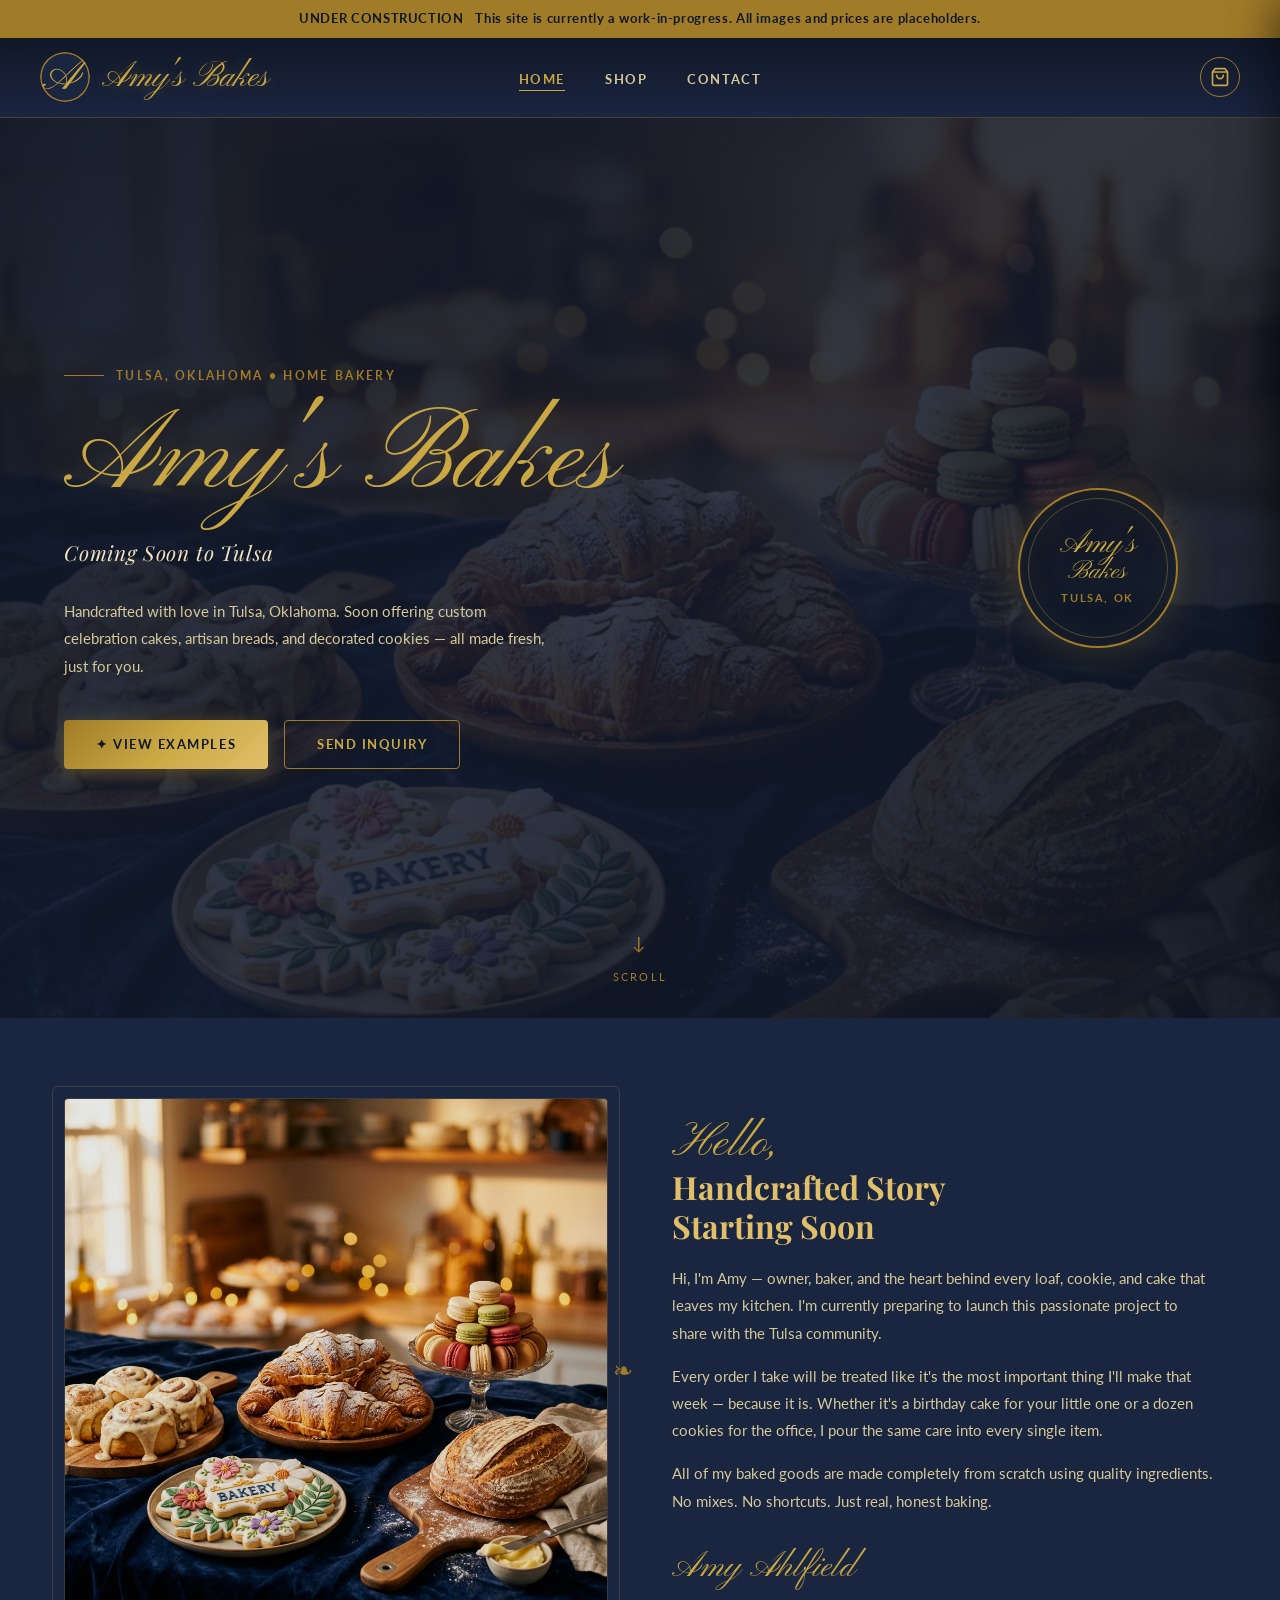
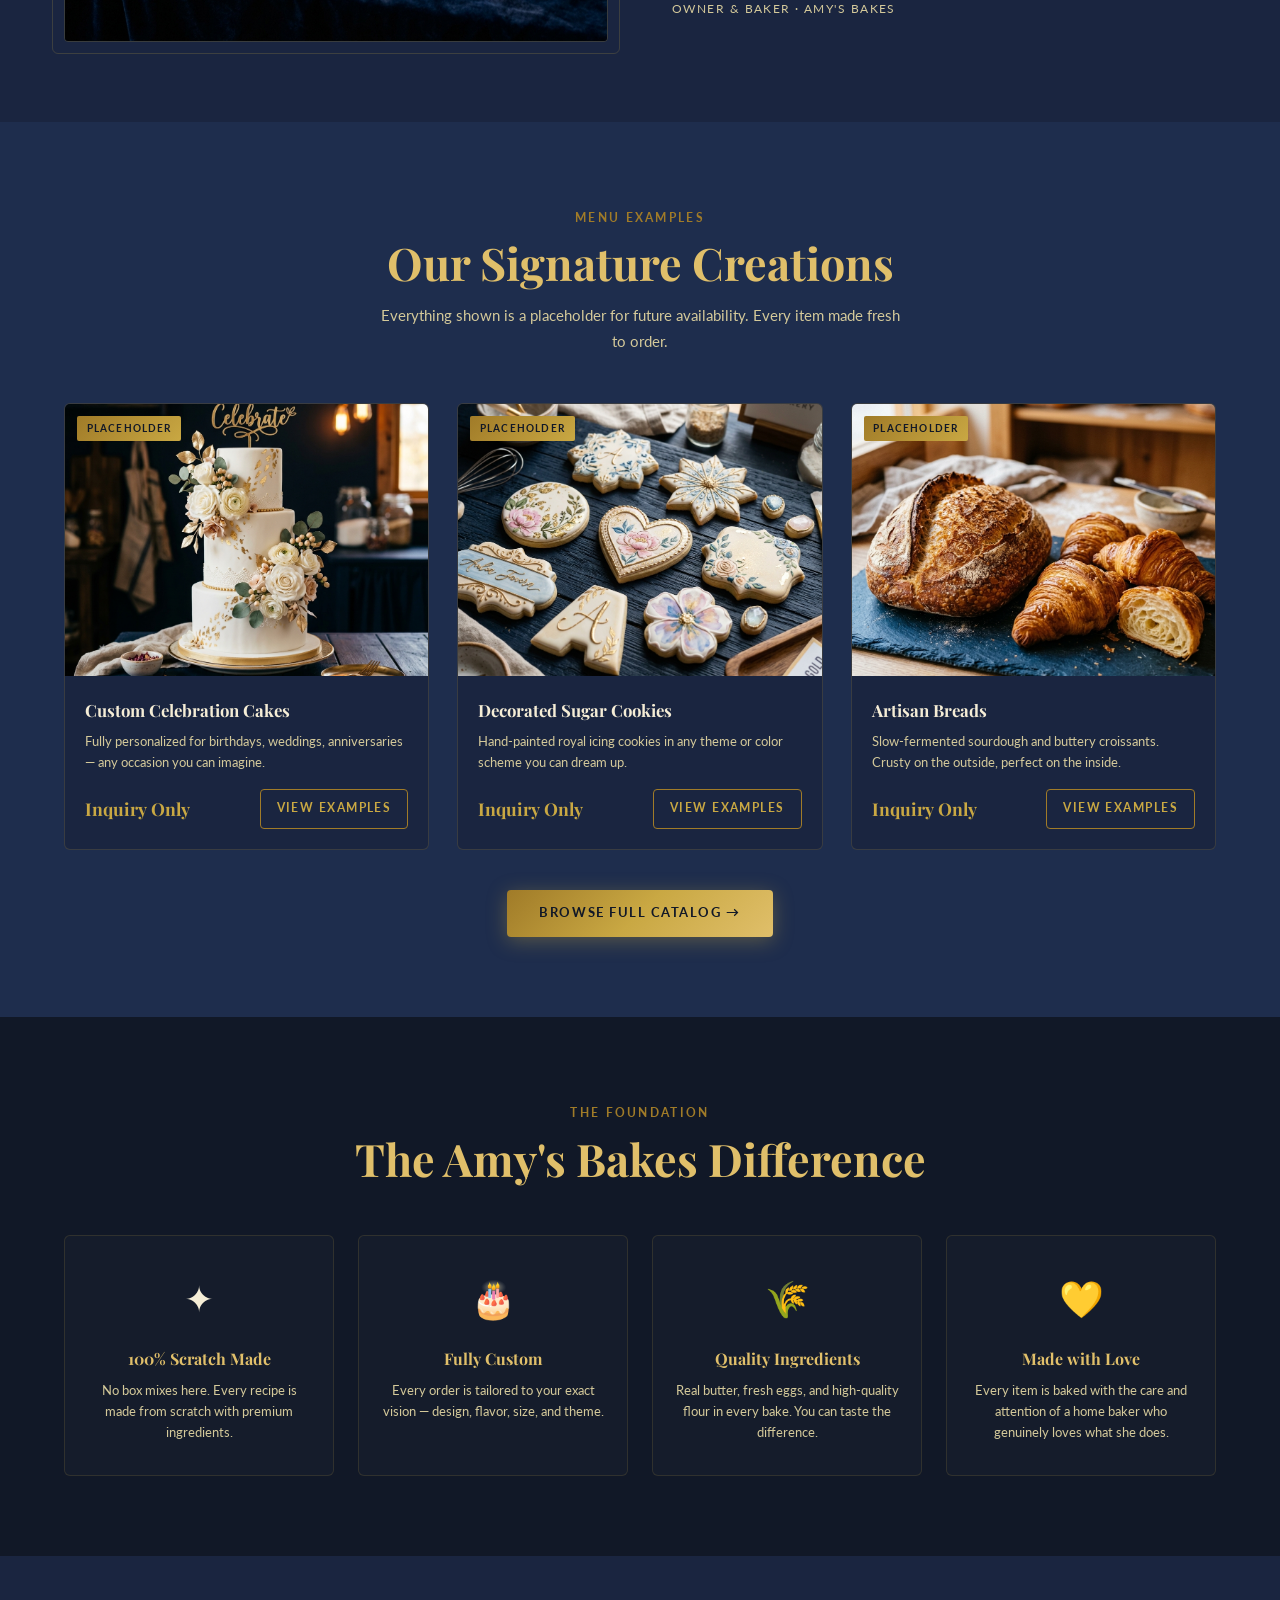
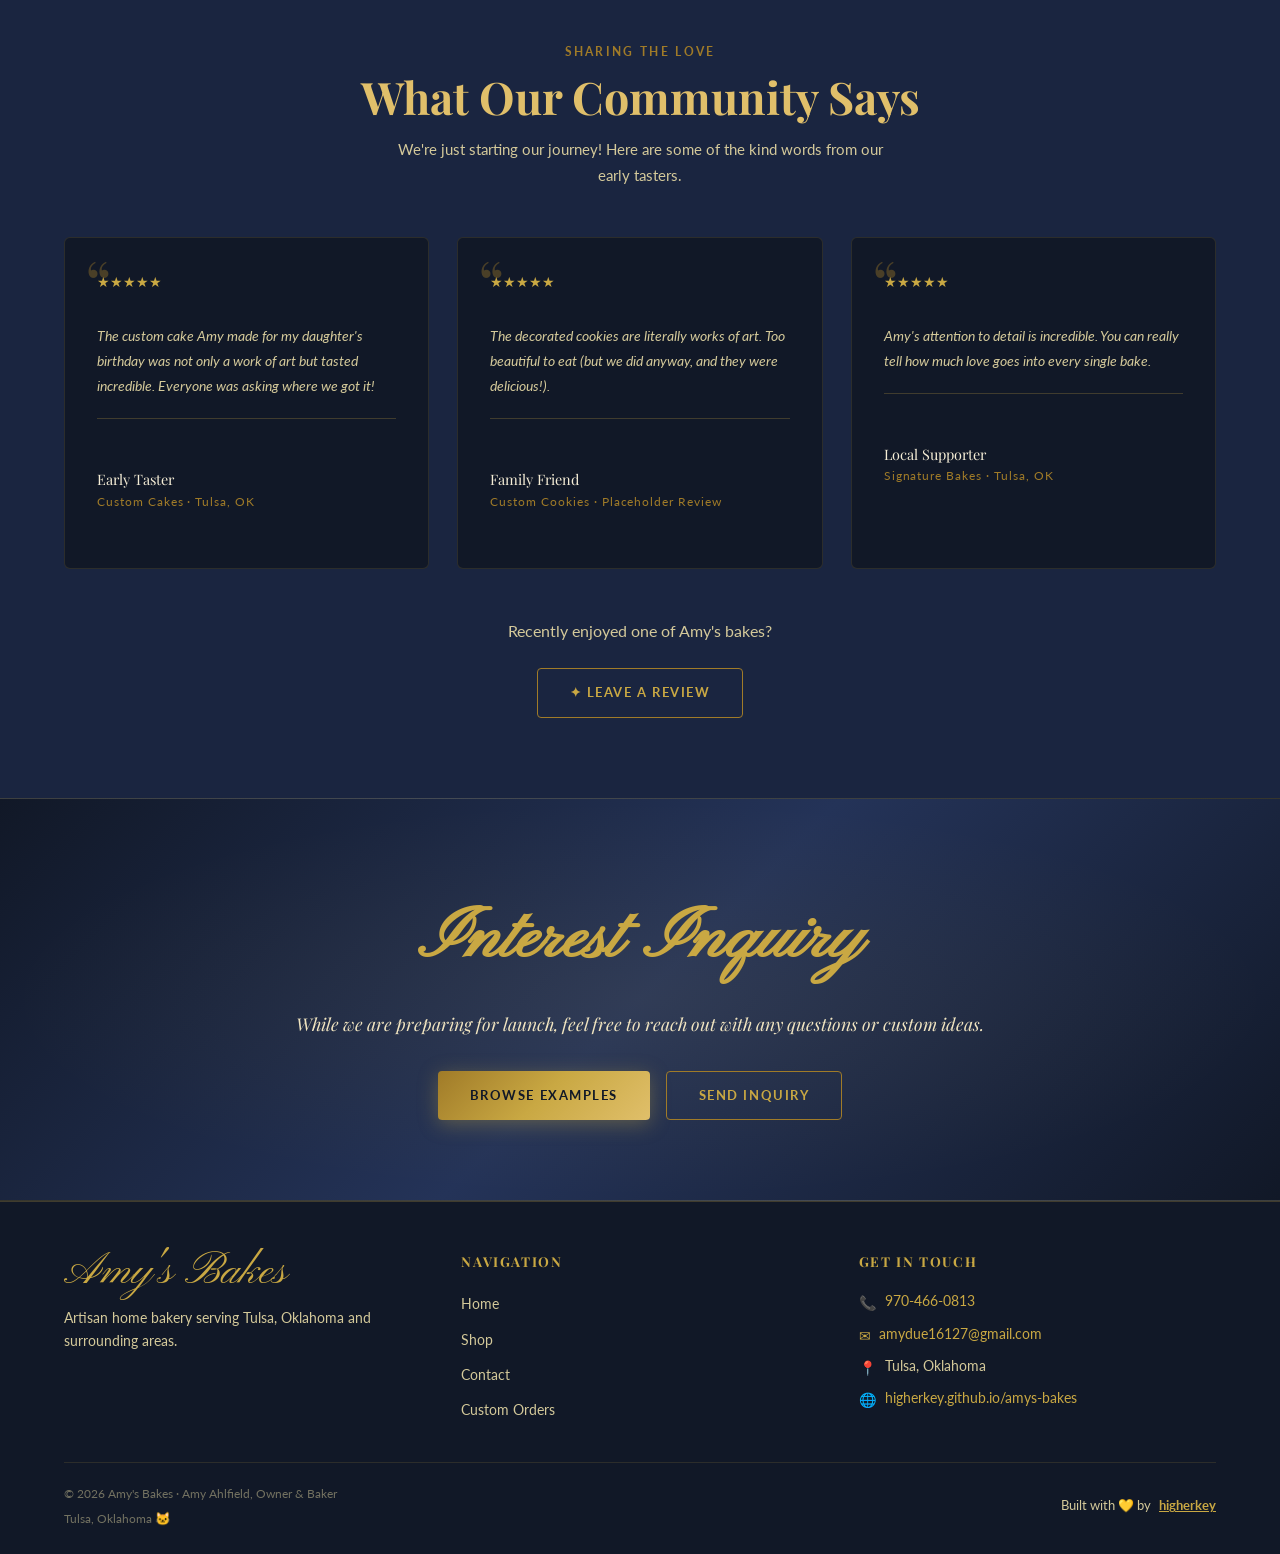
==== commit e87abac1: "feat: modernize branding assets and replace emoji icons" ====
--- a/index.html
+++ b/index.html
@@ -7,6 +7,7 @@
   <meta name="description" content="Amy's Bakes is a Tulsa, Oklahoma home bakery specializing in custom cakes, artisan breads, decorated cookies, and more. Order handcrafted baked goods for any occasion.">
   <link rel="stylesheet" href="css/styles.css">
   <link rel="stylesheet" href="css/home.css">
+  <link rel="icon" type="image/svg+xml" href="assets/favicon.svg">
 </head>
 <body>
 
@@ -19,7 +20,7 @@
   <nav class="navbar" role="navigation" aria-label="Main navigation">
     <a href="index.html" class="navbar-brand" aria-label="Amy's Bakes Home">
       <div class="navbar-logo-ring" aria-hidden="true">
-        <img src="assets/logo.jpg" alt="Amy's Bakes Logo">
+        <img src="assets/favicon.svg" alt="Amy's Bakes Logo">
       </div>
       <span class="navbar-brand-text">Amy's Bakes</span>
     </a>
@@ -32,7 +33,11 @@
 
     <div class="navbar-actions">
       <button class="navbar-cart" id="cart-btn" aria-label="Open inquiry bag">
-        👜
+        <svg class="nav-icon-svg" viewBox="0 0 24 24" fill="none" stroke="currentColor" stroke-width="2" stroke-linecap="round" stroke-linejoin="round" aria-hidden="true">
+          <path d="M6 2 3 6v14a2 2 0 0 0 2 2h14a2 2 0 0 0 2-2V6l-3-4Z"></path>
+          <line x1="3" y1="6" x2="21" y2="6"></line>
+          <path d="M16 10a4 4 0 0 1-8 0"></path>
+        </svg>
         <span class="cart-badge" id="cart-badge" aria-live="polite">0</span>
       </button>
       <button class="hamburger" id="hamburger" aria-label="Toggle menu" aria-expanded="false">
@@ -70,7 +75,7 @@
       <div class="hero-badge" aria-hidden="true">
         <span class="badge-script">Amy's</span>
         <span class="badge-script" style="font-size:1.6rem">Bakes</span>
-        <span class="badge-sub">Est. Tulsa, OK</span>
+        <span class="badge-sub">TULSA, OK</span>
       </div>
 
       <div class="hero-scroll" aria-hidden="true">
@@ -324,7 +329,13 @@
     </div>
     <div class="cart-items" id="cart-items">
       <div class="cart-empty" id="cart-empty">
-        <div class="empty-icon">👜</div>
+        <div class="empty-icon">
+          <svg viewBox="0 0 24 24" fill="none" stroke="currentColor" stroke-width="1.5" stroke-linecap="round" stroke-linejoin="round" style="width: 64px; height: 64px; opacity: 0.5;" aria-hidden="true">
+            <path d="M6 2 3 6v14a2 2 0 0 0 2 2h14a2 2 0 0 0 2-2V6l-3-4Z"></path>
+            <line x1="3" y1="6" x2="21" y2="6"></line>
+            <path d="M16 10a4 4 0 0 1-8 0"></path>
+          </svg>
+        </div>
         <p>Your inquiry bag is empty.<br>Add some examples to get started!</p>
       </div>
     </div>
--- a/css/styles.css
+++ b/css/styles.css
@@ -99,21 +99,22 @@
   text-decoration: none;
 }
 .navbar-logo-ring {
-  width: 46px;
-  height: 46px;
+  width: 50px;
+  height: 50px;
   border-radius: 50%;
-  border: 1.5px solid var(--gold);
-  box-shadow: 0 0 12px var(--gold-glow);
   display: flex;
   align-items: center;
   justify-content: center;
-  background: var(--navy-dark);
   overflow: hidden;
+  transition: transform var(--transition);
 }
 .navbar-logo-ring img {
   width: 100%;
   height: 100%;
-  object-fit: cover;
+  object-fit: contain;
+}
+.navbar-brand:hover .navbar-logo-ring {
+  transform: scale(1.05);
 }
 .navbar-brand-text {
   font-family: var(--font-script);
@@ -169,6 +170,15 @@
   transition: all var(--transition);
 }
 .navbar-cart:hover { background: var(--gold-glow); border-color: var(--gold); }
+.nav-icon-svg {
+  width: 20px;
+  height: 20px;
+  stroke: var(--gold);
+  transition: stroke var(--transition);
+}
+.navbar-cart:hover .nav-icon-svg {
+  stroke: var(--gold-light);
+}
 .cart-badge {
   position: absolute;
   top: -4px; right: -4px;
@@ -637,7 +647,7 @@
 }
 
 @media (max-width: 480px) {
-  .navbar-logo-ring { width: 40px; height: 40px; }
+  .navbar-logo-ring { width: 42px; height: 42px; }
   .navbar-brand-text { font-size: 1.45rem; }
   .navbar-actions { gap: 0.75rem; }
   .navbar-cart { width: 36px; height: 36px; font-size: 0.9rem; }
--- a/css/home.css
+++ b/css/home.css
@@ -64,7 +64,7 @@
   line-height: 0.9;
   text-shadow: 0 0 60px rgba(201,168,67,0.3);
   display: block;
-  margin-bottom: 0.35rem;
+  margin: 1.5rem 0;
 }
 .hero-tagline {
   font-family: var(--font-serif);
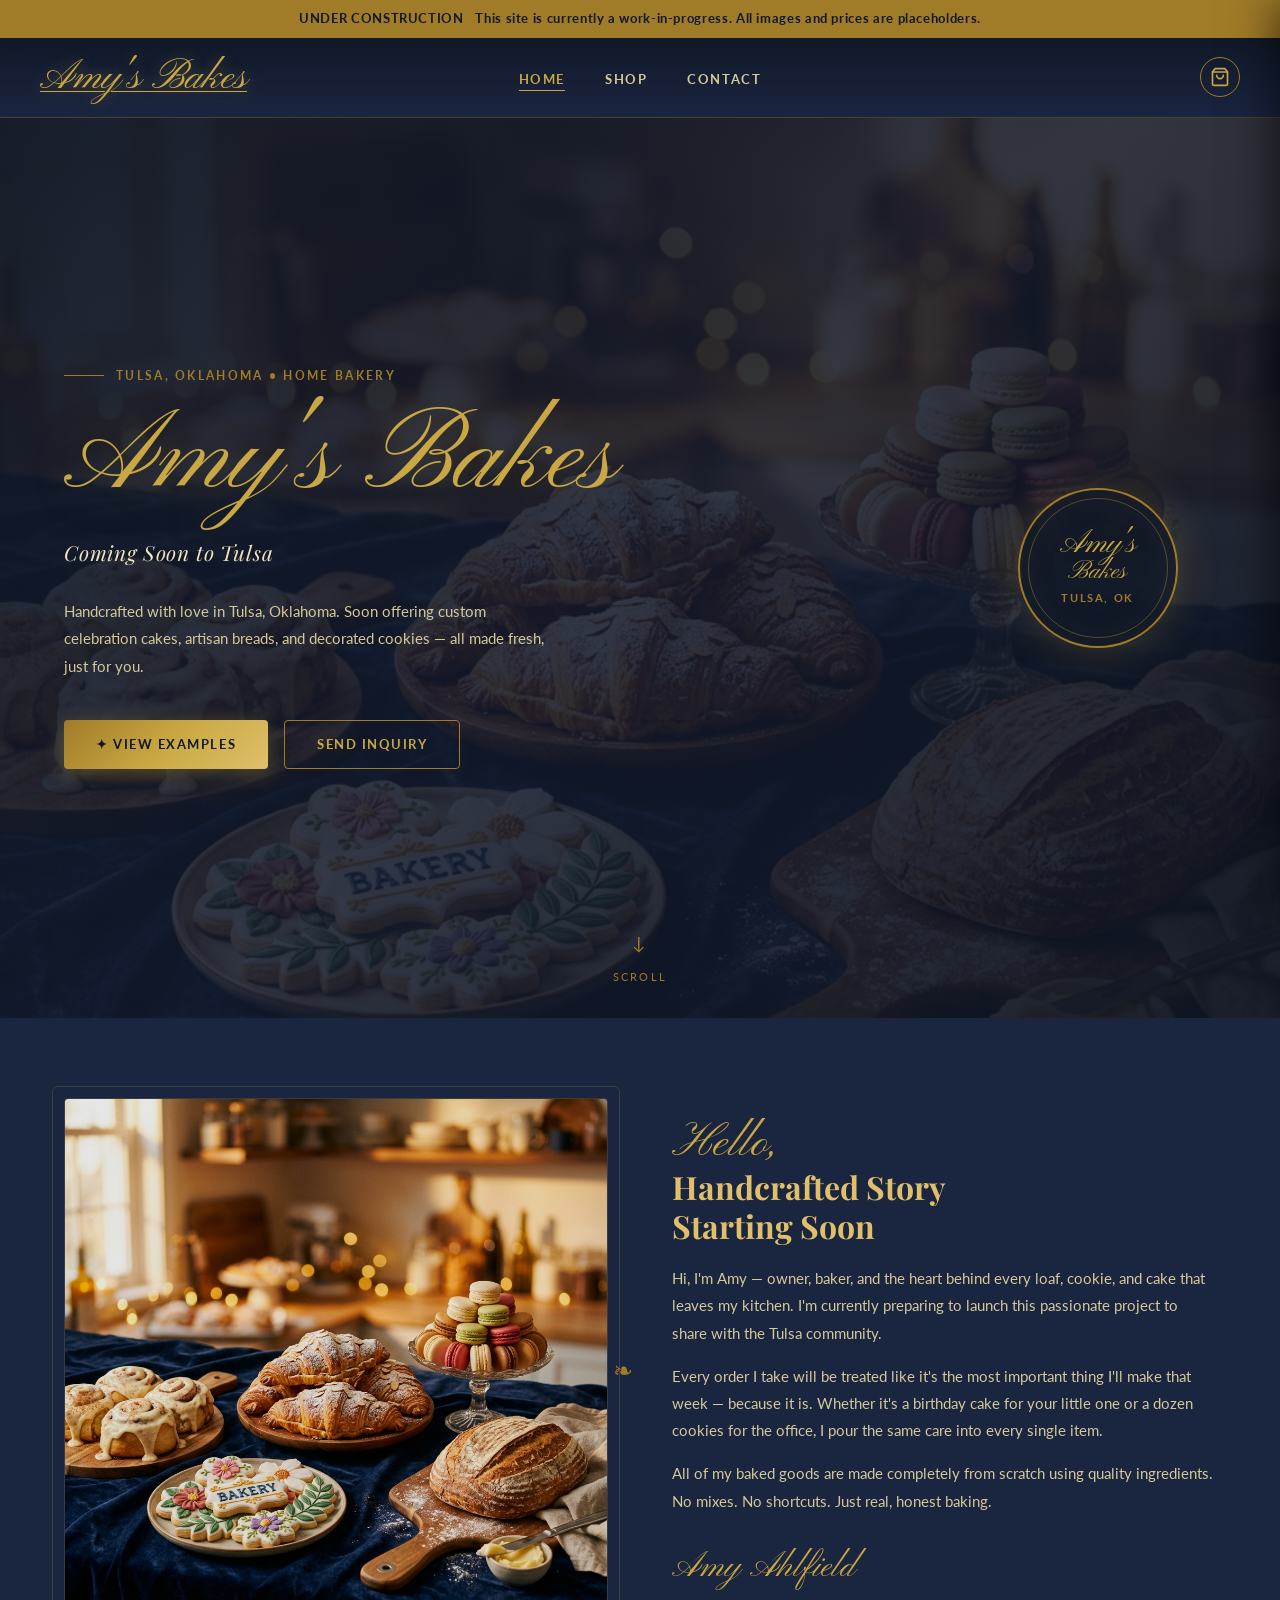
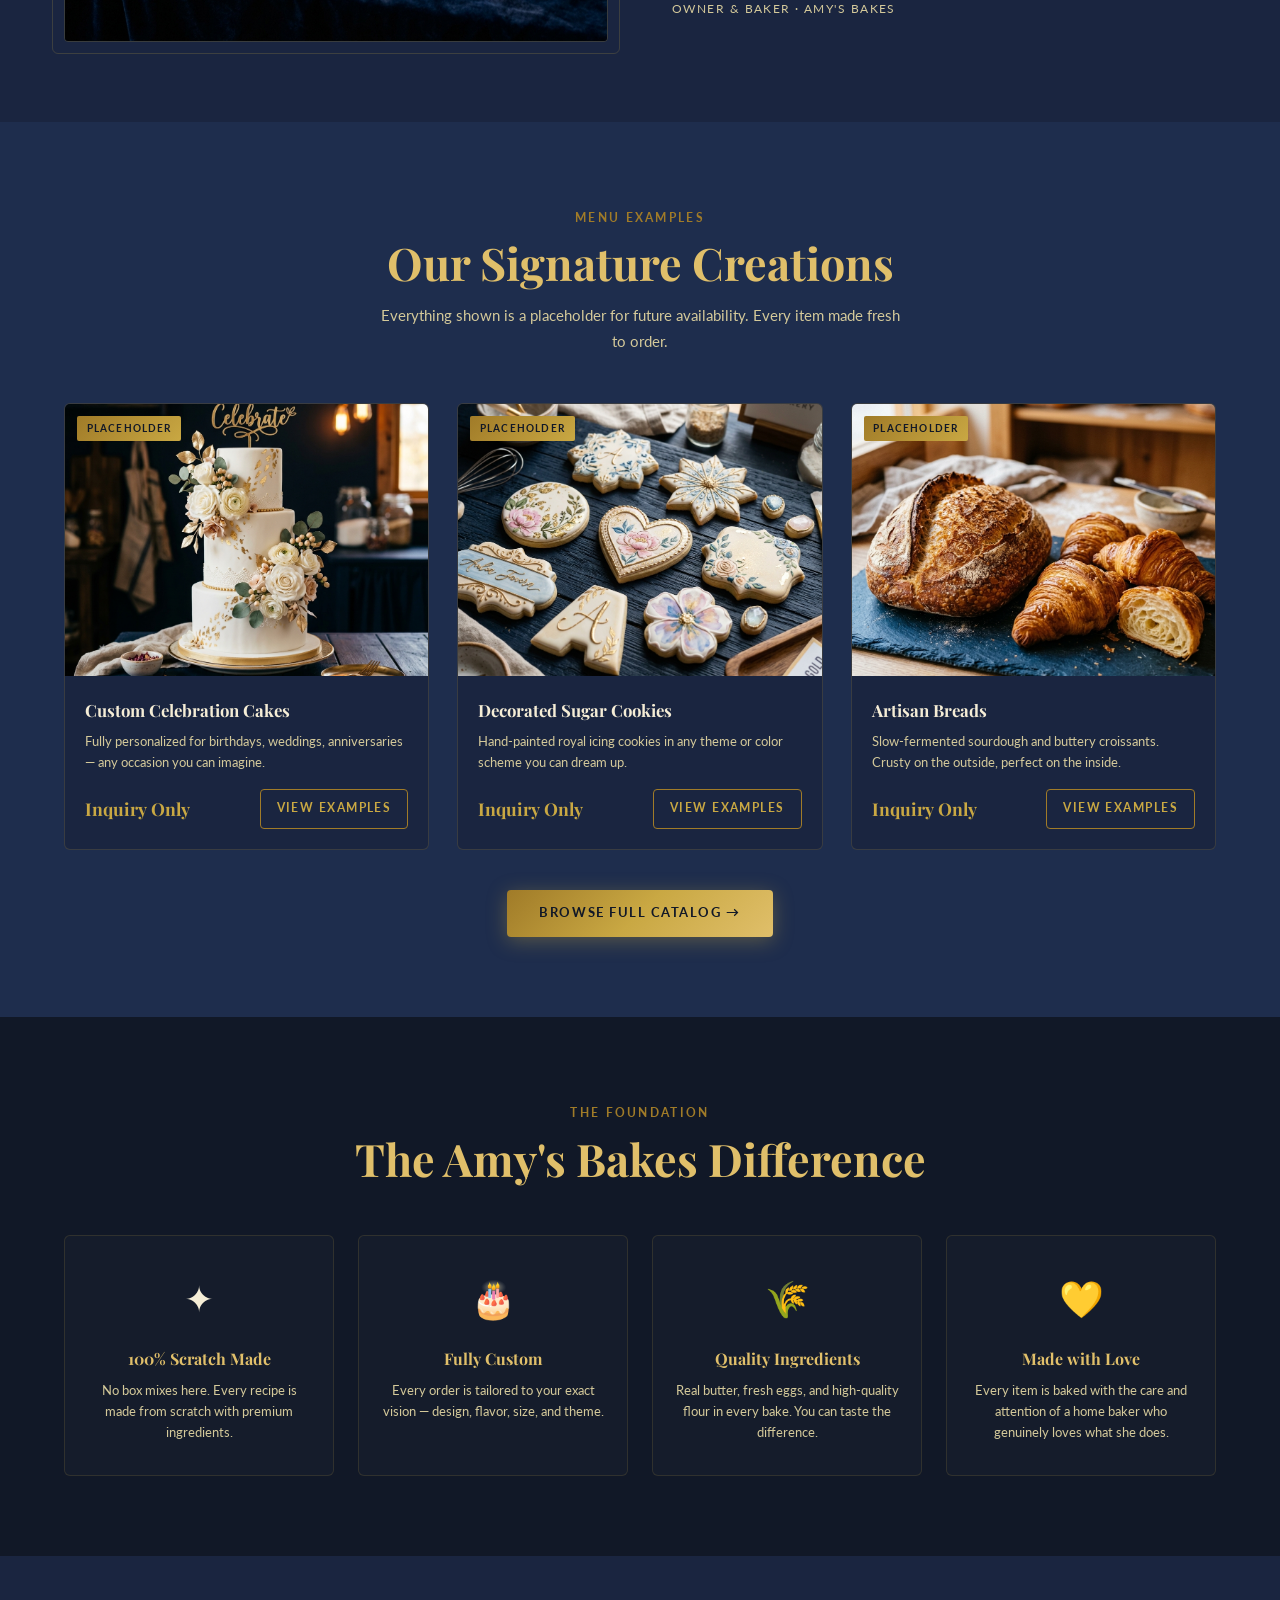
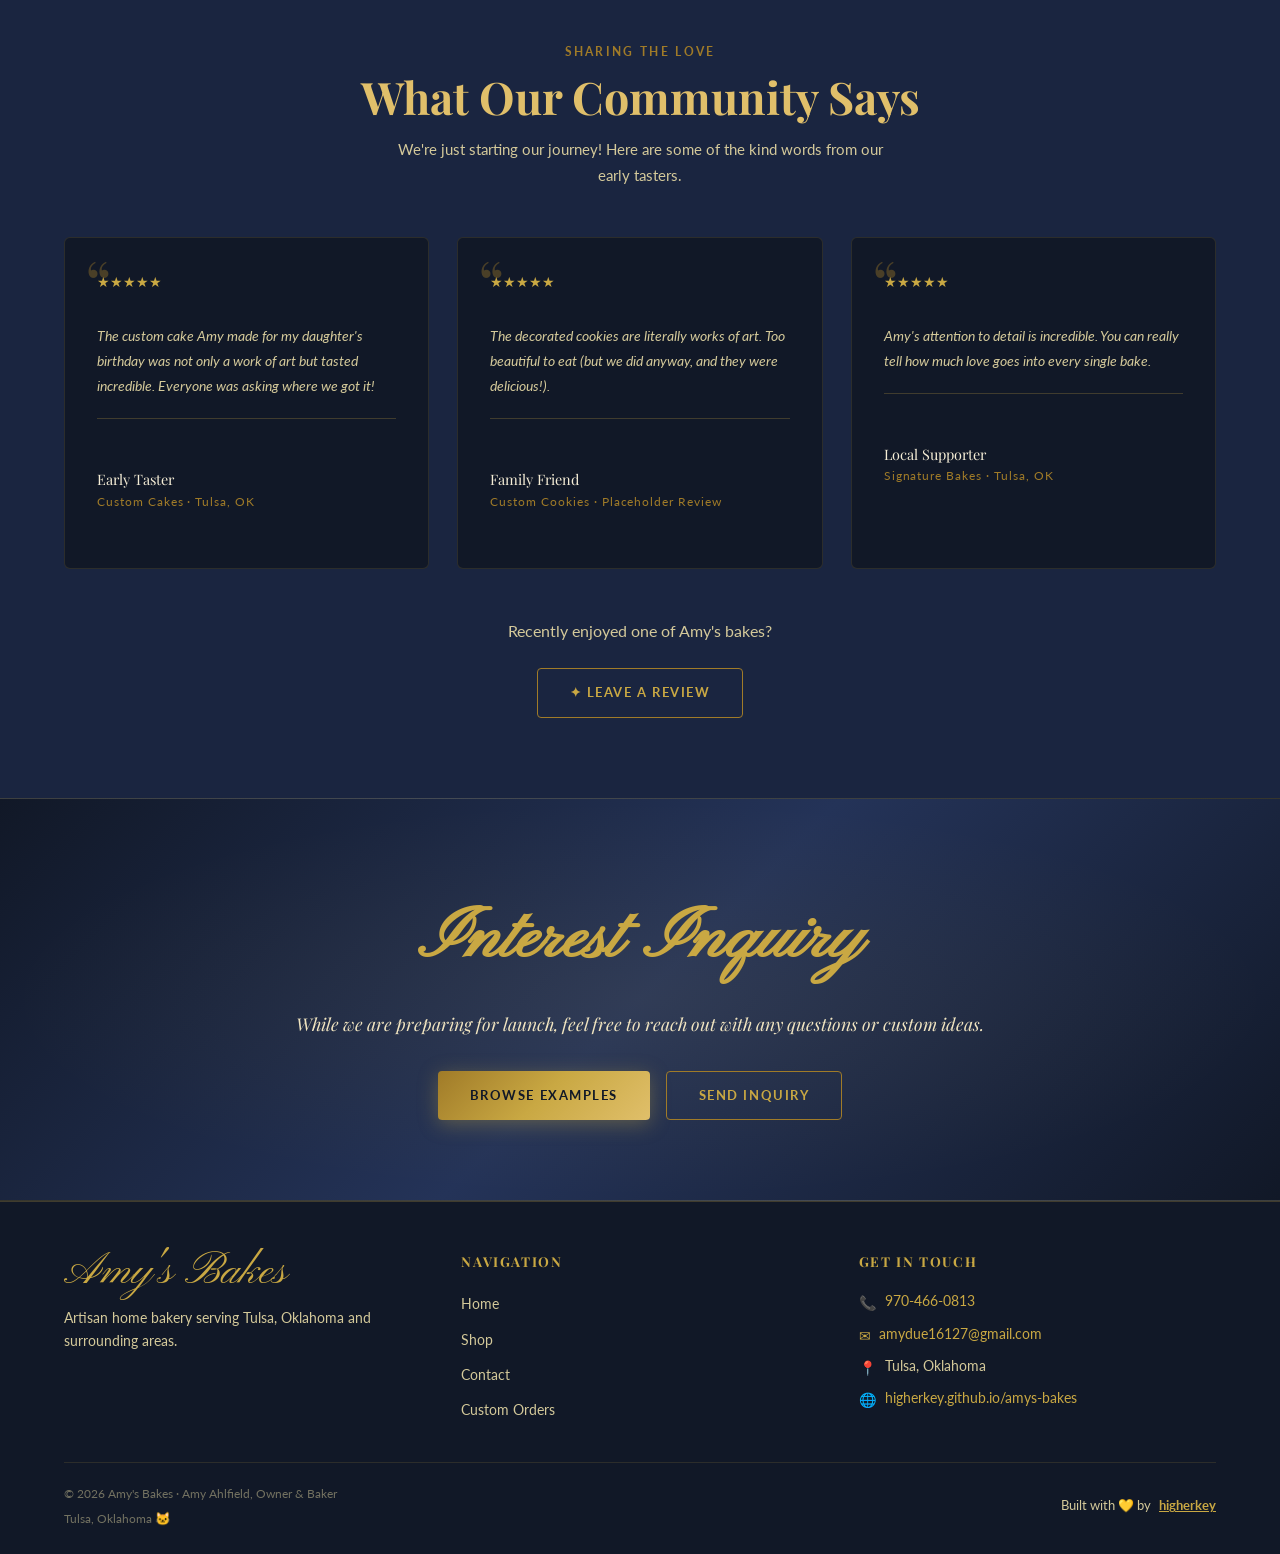
==== commit e86cb678: "feat: modernize branding components and implement code-driven asset pipeline" ====
--- a/index.html
+++ b/index.html
@@ -19,9 +19,6 @@
   <!-- ── Navbar ── -->
   <nav class="navbar" role="navigation" aria-label="Main navigation">
     <a href="index.html" class="navbar-brand" aria-label="Amy's Bakes Home">
-      <div class="navbar-logo-ring" aria-hidden="true">
-        <img src="assets/favicon.svg" alt="Amy's Bakes Logo">
-      </div>
       <span class="navbar-brand-text">Amy's Bakes</span>
     </a>
 
--- a/css/styles.css
+++ b/css/styles.css
@@ -97,33 +97,26 @@
   align-items: center;
   gap: 0.75rem;
   text-decoration: none;
-}
-.navbar-logo-ring {
-  width: 50px;
-  height: 50px;
-  border-radius: 50%;
-  display: flex;
-  align-items: center;
-  justify-content: center;
-  overflow: hidden;
-  transition: transform var(--transition);
-}
-.navbar-logo-ring img {
-  width: 100%;
-  height: 100%;
-  object-fit: contain;
-}
-.navbar-brand:hover .navbar-logo-ring {
-  transform: scale(1.05);
+  z-index: 1001;
 }
 .navbar-brand-text {
   font-family: var(--font-script);
-  font-size: 2.1rem;
+  font-size: 2.6rem;
   font-weight: 400;
   color: var(--gold);
   line-height: 1;
-  text-shadow: 0 0 15px rgba(201,168,67,0.3);
+  text-shadow: 0 0 15px rgba(201,168,67,0.4);
   margin-top: 0.2rem;
+  transition: all var(--transition);
+  text-decoration: underline;
+  text-decoration-color: var(--gold);
+  text-decoration-thickness: 1px;
+  text-underline-offset: 3px;
+}
+.navbar-brand:hover .navbar-brand-text {
+  color: var(--gold-light);
+  text-decoration-color: var(--gold-light);
+  text-shadow: 0 0 25px rgba(201,168,67,0.7);
 }
 
 .navbar-nav {
@@ -188,7 +181,7 @@
   font-weight: 700;
   width: 18px; height: 18px;
   border-radius: 50%;
-  display: flex; align-items: center; justify-content: center;
+  align-items: center; justify-content: center;
   display: none;
 }
 .cart-badge.has-items { display: flex; }
@@ -301,7 +294,7 @@
   color: var(--cream);
   border: 1px solid rgba(255,255,255,0.2);
 }
-.btn-ghost:hover { background: rgba(255,255,255,0.08); color: white; }
+.btn-ghost:hover { background: rgba(255,255,255,0.15); color: var(--white); }
 
 /* ── Container ── */
 .container { max-width: 1200px; margin: 0 auto; padding: 0 1.5rem; }
@@ -647,8 +640,7 @@
 }
 
 @media (max-width: 480px) {
-  .navbar-logo-ring { width: 42px; height: 42px; }
-  .navbar-brand-text { font-size: 1.45rem; }
+  .navbar-brand-text { font-size: 1.6rem; }
   .navbar-actions { gap: 0.75rem; }
   .navbar-cart { width: 36px; height: 36px; font-size: 0.9rem; }
 }
--- a/css/home.css
+++ b/css/home.css
@@ -212,7 +212,7 @@
 .about-image-accent::before { top: 50%; transform: translateY(-50%); }
 .about-image-accent::after { display: none; }
 
-.about-content { }
+
 .about-script {
   font-family: var(--font-script);
   font-size: 3rem;
